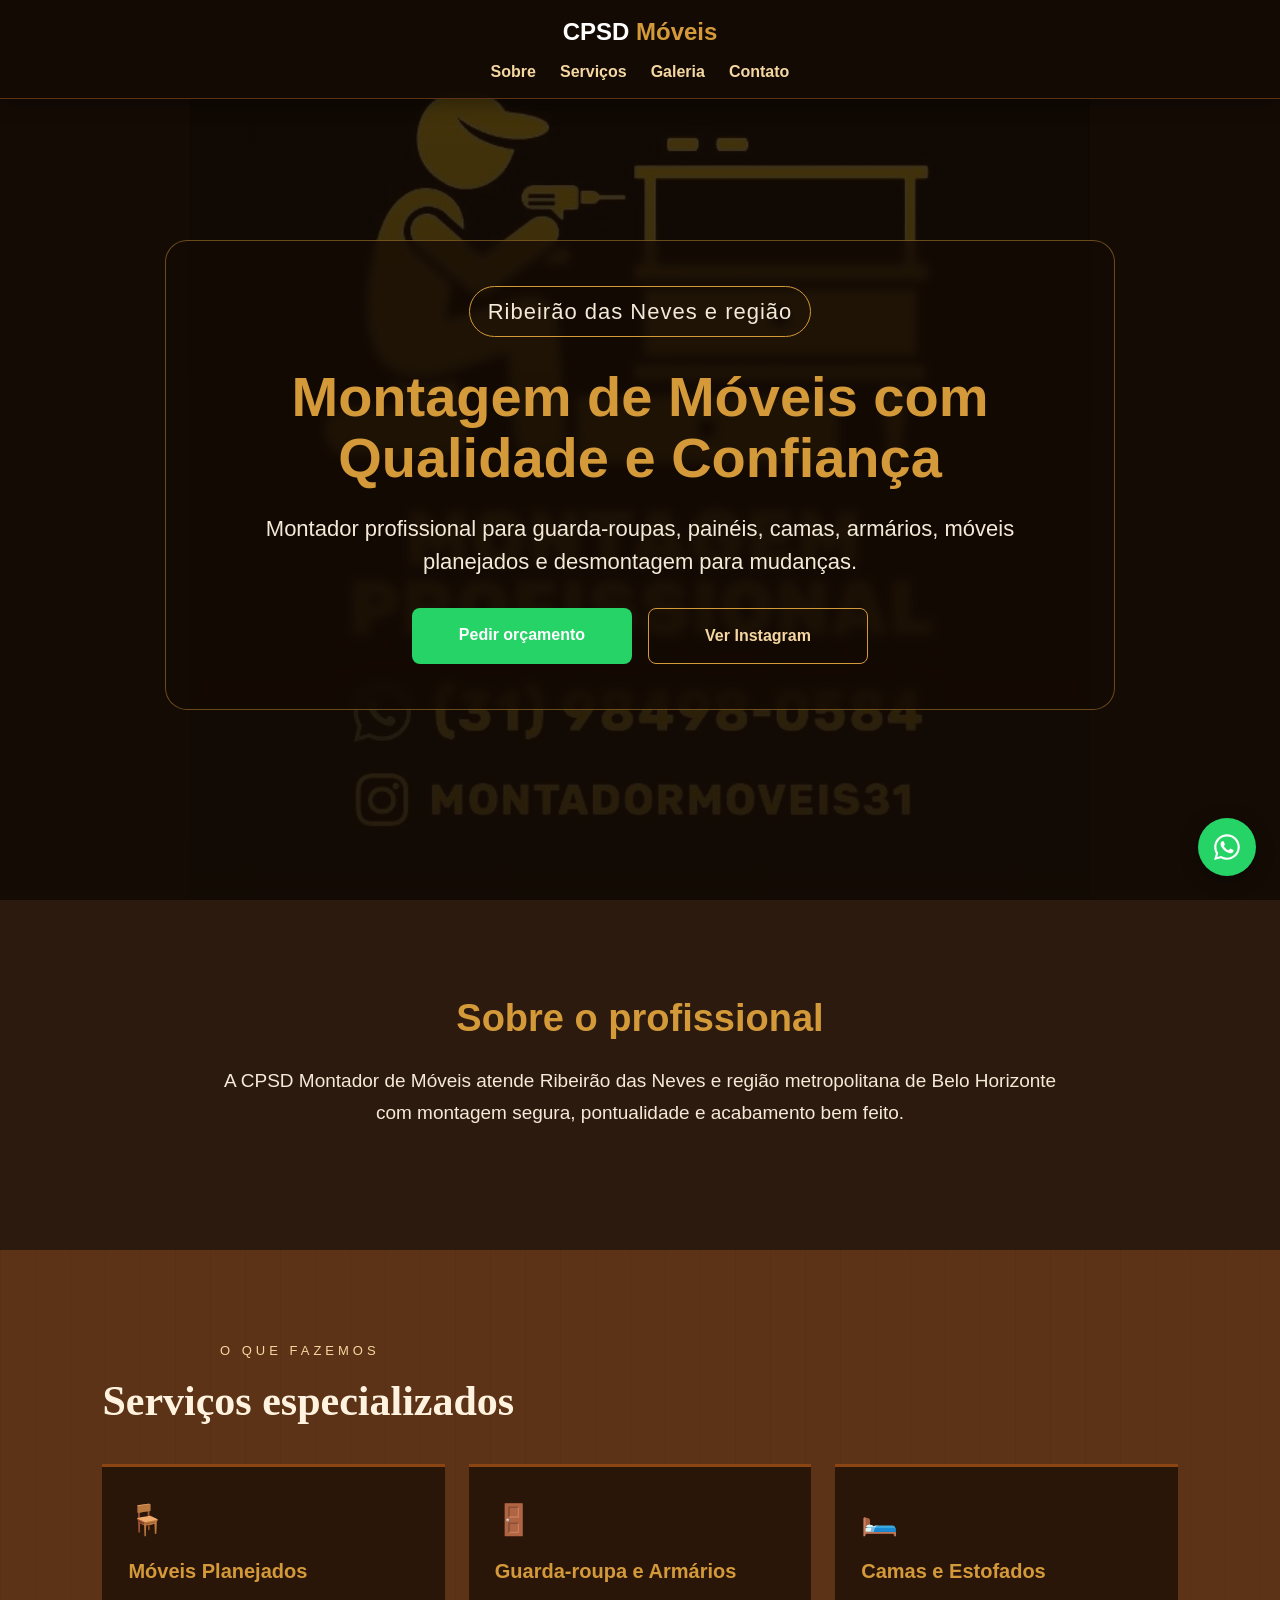
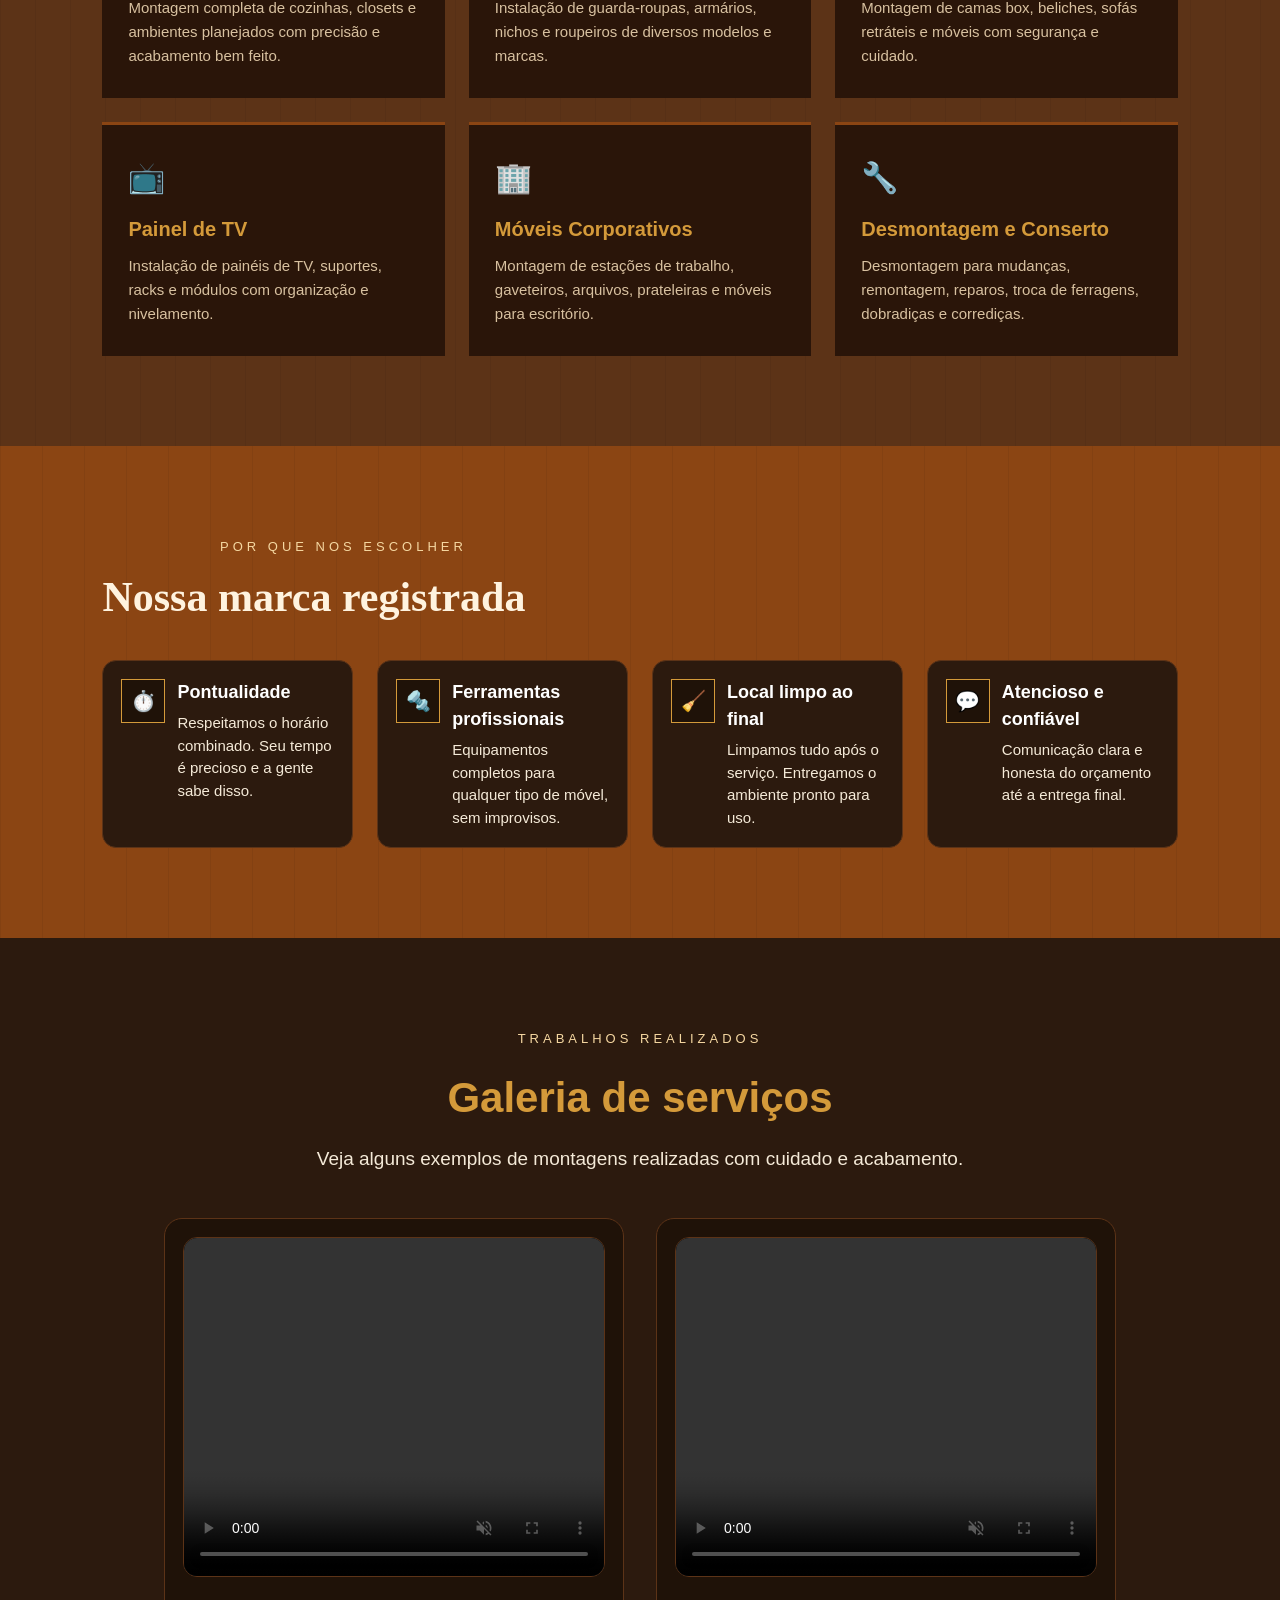
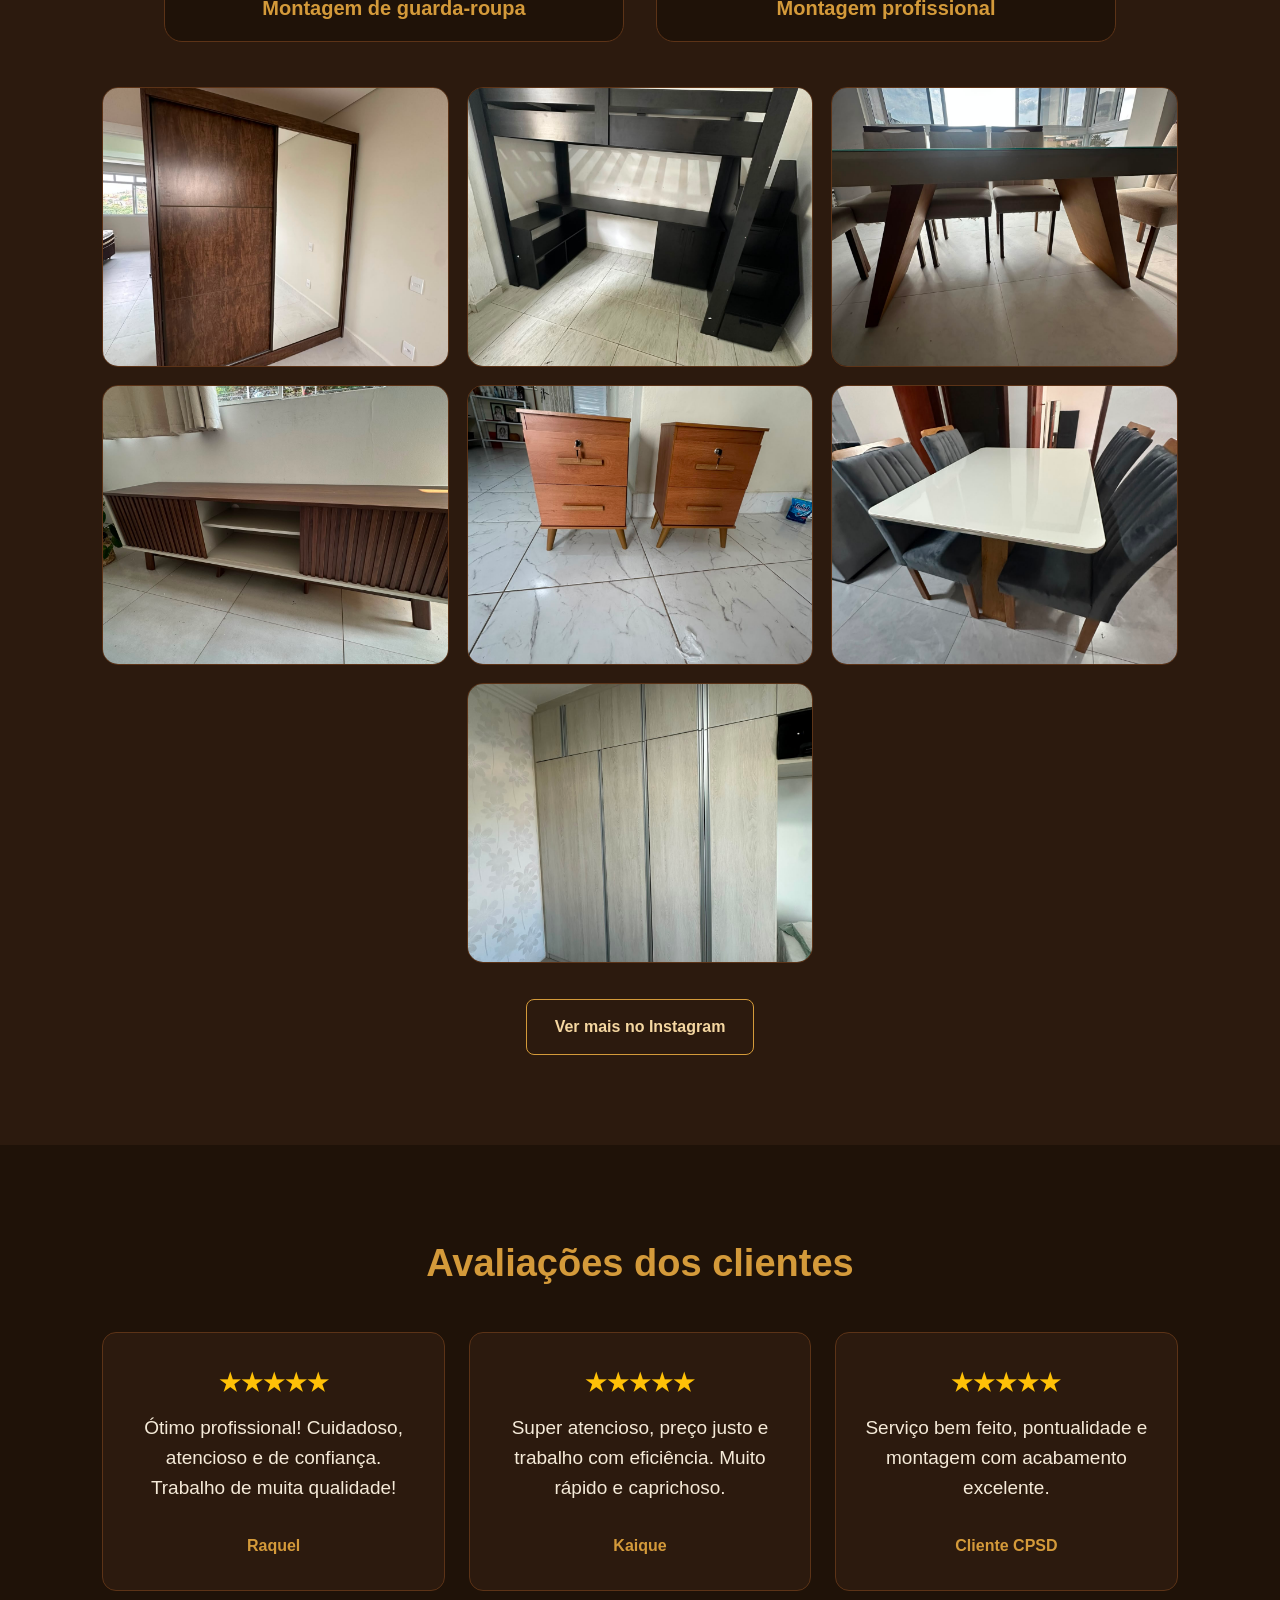
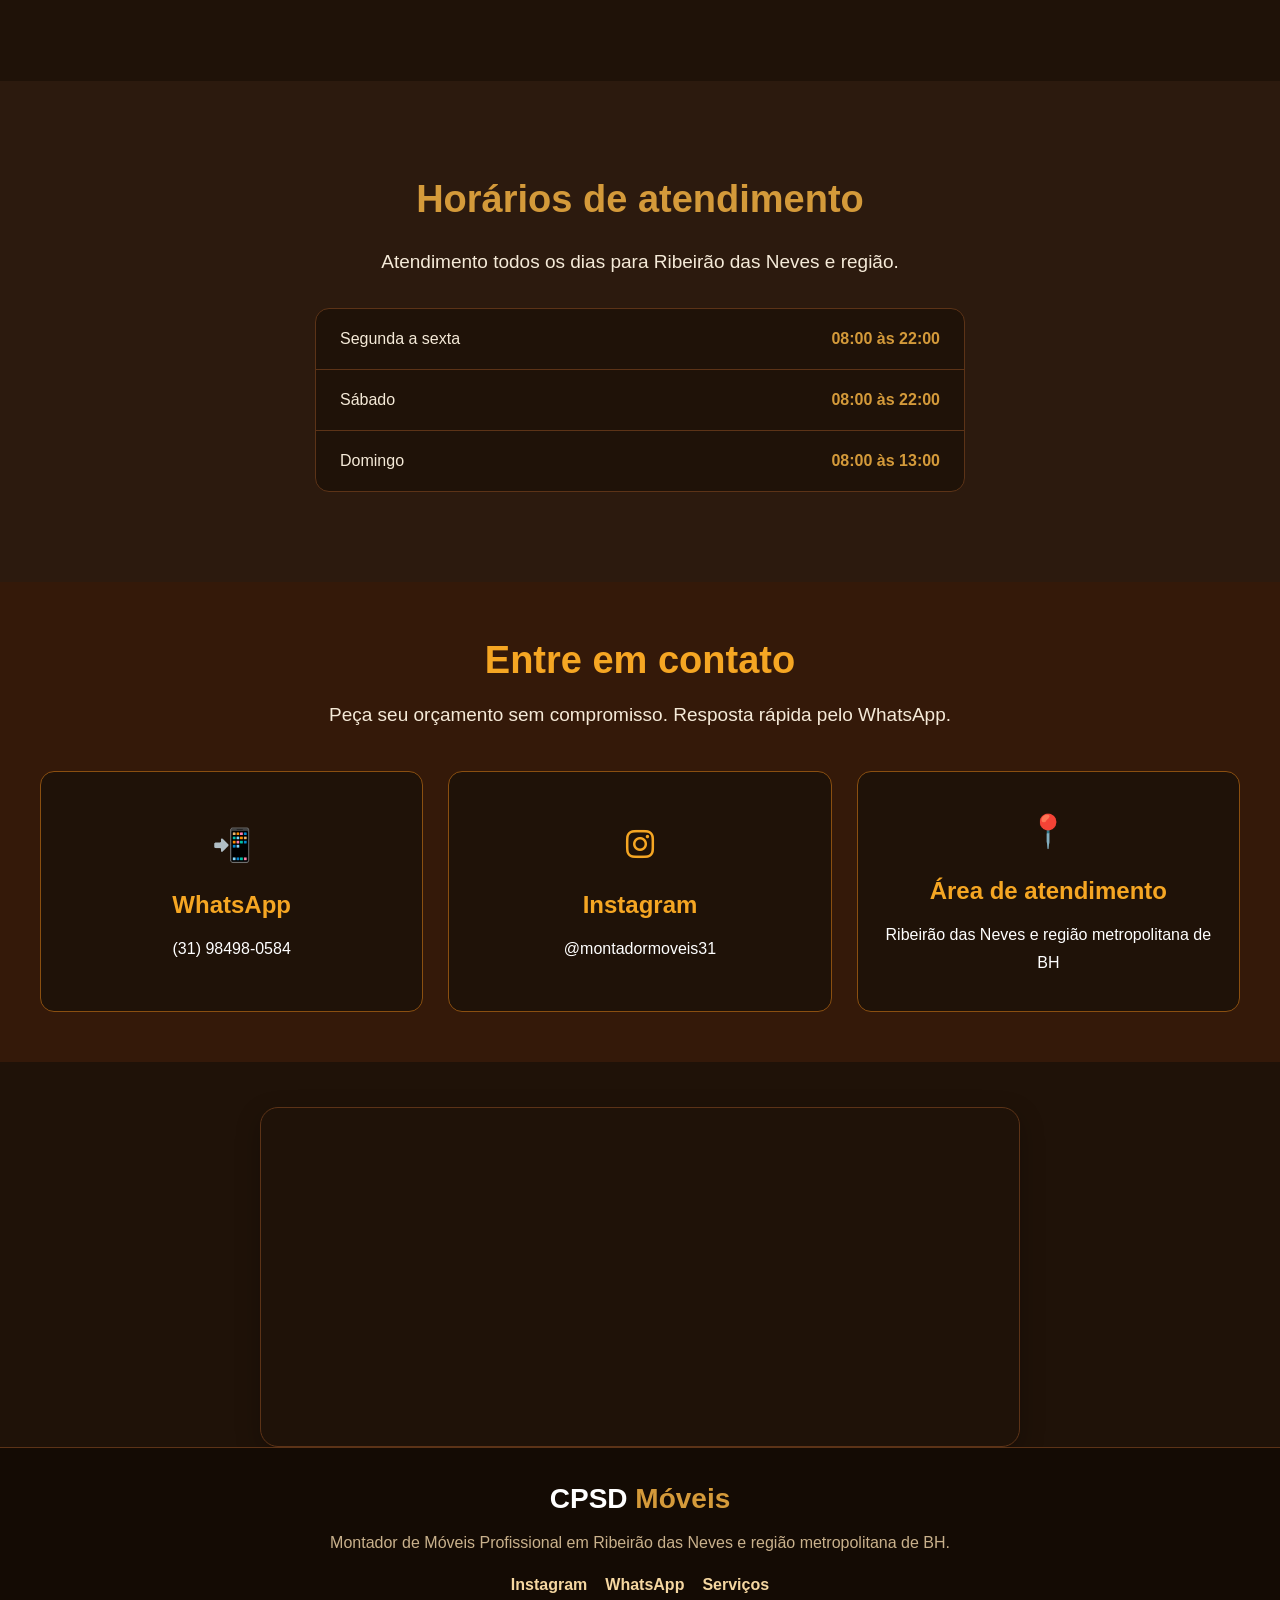
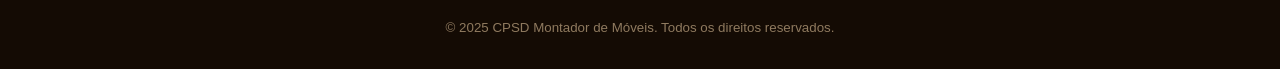
==== index.html @ e48c0e60 "Atualiza site" ====
<!DOCTYPE html>
<html lang="pt-BR">
<head>
  <meta charset="UTF-8">
  <meta name="viewport" content="width=device-width, initial-scale=1.0">
  <title>Montador de Móveis em Ribeirão das Neves | CPF...</title>

  <link rel="stylesheet" href="https://cdnjs.cloudflare.com/ajax/libs/font-awesome/6.5.0/css/all.min.css">

  <link rel="stylesheet" href="style.css">
  
<meta 
  name="description" 
  content="Montador de móveis em Ribeirão das Neves e região metropolitana de BH. Montagem de guarda-roupas, painéis, camas, armários, móveis planejados e desmontagem para mudanças."
>

<meta name="keywords" content="montador de móveis, montagem de móveis, Ribeirão das Neves, montador de guarda-roupa, painel de TV, móveis planejados, CPSD móveis">

<meta name="author" content="CPSD Montador de Móveis">

<meta property="og:title" content="CPSD Montador de Móveis">
<meta property="og:description" content="Montagem de móveis em Ribeirão das Neves e região. Atendimento rápido pelo WhatsApp.">
<meta property="og:type" content="website">
<meta property="og:url" content="https://www.montadormoveiscpsd.com.br">

<link rel="stylesheet" href="style.css">
</head>
<body>

  <!-- TOPO -->
  <header class="topo">
    <div class="logo">CPSD <span>Móveis</span></div>

<nav>
  <a href="#sobre">Sobre</a>
  <a href="#servicos">Serviços</a>
  <a href="#galeria">Galeria</a>
  <a href="#contato">Contato</a>
</nav>
  </header>

  <!-- INÍCIO -->
  <section class="hero">
    <div class="hero-texto">
      <p class="etiqueta">Ribeirão das Neves e região</p>

      <h1>Montagem de Móveis com Qualidade e Confiança</h1>

      <p>
        Montador profissional para guarda-roupas, painéis, camas, armários,
        móveis planejados e desmontagem para mudanças.
      </p>

      <div class="botoes">
        <a 
          class="btn principal" 
          href="https://wa.me/5531984980584?text=Olá! Gostaria de um orçamento." 
          target="_blank"
        >
          Pedir orçamento
        </a>

        <a 
          class="btn secundario" 
          href="https://www.instagram.com/montadormoveis31" 
          target="_blank"
        >
          Ver Instagram
        </a>
      </div>
    </div>
  </section>

  <!-- SOBRE -->
  <section id="sobre" class="sobre">
    <h2>Sobre o profissional</h2>

    <p>
      A CPSD Montador de Móveis atende Ribeirão das Neves e região metropolitana
      de Belo Horizonte com montagem segura, pontualidade e acabamento bem feito.
    </p>
  </section>

  <!-- SERVIÇOS ESPECIALIZADOS -->
  <section id="servicos" class="servicos-especializados">
    <div class="servicos-conteudo">
      <p class="section-label">O que fazemos</p>
      <h2>Serviços especializados</h2>

      <div class="servicos-grid">
        <div class="servico-card">
          <span>🪑</span>
          <h3>Móveis Planejados</h3>
          <p>Montagem completa de cozinhas, closets e ambientes planejados com precisão e acabamento bem feito.</p>
        </div>

        <div class="servico-card">
          <span>🚪</span>
          <h3>Guarda-roupa e Armários</h3>
          <p>Instalação de guarda-roupas, armários, nichos e roupeiros de diversos modelos e marcas.</p>
        </div>

        <div class="servico-card">
          <span>🛏️</span>
          <h3>Camas e Estofados</h3>
          <p>Montagem de camas box, beliches, sofás retráteis e móveis com segurança e cuidado.</p>
        </div>

        <div class="servico-card">
          <span>📺</span>
          <h3>Painel de TV</h3>
          <p>Instalação de painéis de TV, suportes, racks e módulos com organização e nivelamento.</p>
        </div>

        <div class="servico-card">
          <span>🏢</span>
          <h3>Móveis Corporativos</h3>
          <p>Montagem de estações de trabalho, gaveteiros, arquivos, prateleiras e móveis para escritório.</p>
        </div>

        <div class="servico-card">
          <span>🔧</span>
          <h3>Desmontagem e Conserto</h3>
          <p>Desmontagem para mudanças, remontagem, reparos, troca de ferragens, dobradiças e corrediças.</p>
        </div>
      </div>
    </div>
  </section>

  <!-- DIFERENCIAIS -->
  <section class="diferenciais">
    <div class="diferenciais-conteudo">
      <p class="section-label">Por que nos escolher</p>
      <h2>Nossa marca registrada</h2>

      <div class="diferenciais-grid">
        <div class="diferencial-item">
          <div class="diferencial-icon">⏱️</div>
          <div>
            <h3>Pontualidade</h3>
            <p>Respeitamos o horário combinado. Seu tempo é precioso e a gente sabe disso.</p>
          </div>
        </div>

        <div class="diferencial-item">
          <div class="diferencial-icon">🔩</div>
          <div>
            <h3>Ferramentas profissionais</h3>
            <p>Equipamentos completos para qualquer tipo de móvel, sem improvisos.</p>
          </div>
        </div>

        <div class="diferencial-item">
          <div class="diferencial-icon">🧹</div>
          <div>
            <h3>Local limpo ao final</h3>
            <p>Limpamos tudo após o serviço. Entregamos o ambiente pronto para uso.</p>
          </div>
        </div>

        <div class="diferencial-item">
          <div class="diferencial-icon">💬</div>
          <div>
            <h3>Atencioso e confiável</h3>
            <p>Comunicação clara e honesta do orçamento até a entrega final.</p>
          </div>
        </div>
      </div>
    </div>
  </section>

<!-- GALERIA -->
<section id="galeria" class="galeria">
  <p class="section-label">Trabalhos realizados</p>
  <h2>Galeria de serviços</h2>
  <p class="videos-subtitle">
    Veja alguns exemplos de montagens realizadas com cuidado e acabamento.
  </p>

  <div class="galeria-videos">
    <div class="video-card">
      <div class="foto">
        <video controls muted playsinline preload="metadata">
          <source src="./videos/video-1.mp4" type="video/mp4">
          Seu navegador não suporta vídeo.
        </video>
      </div>
      <h3>Montagem de guarda-roupa</h3>
    </div>

    <div class="video-card">
      <div class="foto">
        <video controls muted playsinline preload="metadata">
          <source src="./videos/video-2.mp4" type="video/mp4">
          Seu navegador não suporta vídeo.
        </video>
      </div>
      <h3>Montagem profissional</h3>
    </div>
  </div>

  <div class="galeria-fotos">
    <img src="./assets/galeria-1.jpg" alt="Serviço de montagem de móveis">
    <img src="./assets/galeria-2.jpg" alt="Montagem de guarda-roupa">
    <img src="./assets/galeria-3.jpg" alt="Montagem de armário">
    <img src="./assets/galeria-4.jpg" alt="Montagem de móvel planejado">
    <img src="./assets/galeria-5.jpg" alt="Serviço de montagem realizado">
    <img src="./assets/galeria-6.jpg" alt="Móvel montado pela CPSD">
    <img src="./assets/galeria-7.jpg" alt="Guarda-roupa montado pela CPSD">
  </div>

  <a 
    href="https://www.instagram.com/montadormoveis31" 
    class="btn secundario galeria-btn" 
    target="_blank"
  >
    Ver mais no Instagram
  </a>
</section>
  <!-- AVALIAÇÕES -->
  <section class="avaliacoes">
    <h2>Avaliações dos clientes</h2>

    <div class="cards">
      <div class="card">
        <h3>★★★★★</h3>
        <p>
          Ótimo profissional! Cuidadoso, atencioso e de confiança.
          Trabalho de muita qualidade!
        </p>
        <strong>Raquel</strong>
      </div>

      <div class="card">
        <h3>★★★★★</h3>
        <p>
          Super atencioso, preço justo e trabalho com eficiência.
          Muito rápido e caprichoso.
        </p>
        <strong>Kaique</strong>
      </div>

      <div class="card">
        <h3>★★★★★</h3>
        <p>
          Serviço bem feito, pontualidade e montagem com acabamento excelente.
        </p>
        <strong>Cliente CPSD</strong>
      </div>
    </div>
  </section>

  <!-- HORÁRIOS -->
  <section class="horarios">
    <h2>Horários de atendimento</h2>
    <p>Atendimento todos os dias para Ribeirão das Neves e região.</p>

    <div class="tabela-horarios">
      <div>
        <span>Segunda a sexta</span>
        <strong>08:00 às 22:00</strong>
      </div>

      <div>
        <span>Sábado</span>
        <strong>08:00 às 22:00</strong>
      </div>

      <div>
        <span>Domingo</span>
        <strong>08:00 às 13:00</strong>
      </div>
    </div>
  </section>

<section class="contato" id="contato">
  <h2>Entre em contato</h2>
  <p>Peça seu orçamento sem compromisso. Resposta rápida pelo WhatsApp.</p>

  <div class="contato-cards">

    <div class="contato-card">
      <div class="contato-icone">📲</div>
      <h3>WhatsApp</h3>
      <p>(31) 98498-0584</p>
    </div>

    <div class="contato-card">
      <a href="https://www.instagram.com/montadormoveis31/" target="_blank" class="instagram-link">
        <div class="contato-icone">
          <i class="fa-brands fa-instagram"></i>
        </div>
        <h3>Instagram</h3>
        <p>@montadormoveis31</p>
      </a>
    </div>

    <div class="contato-card">
      <div class="contato-icone">📍</div>
      <h3>Área de atendimento</h3>
      <p>Ribeirão das Neves e região metropolitana de BH</p>
    </div>

  </div>
</section>

    <div class="mapa">
      <iframe
        src="https://www.google.com/maps?q=Ribeir%C3%A3o%20das%20Neves%20MG&output=embed"
        loading="lazy"
        referrerpolicy="no-referrer-when-downgrade">
      </iframe>
    </div>
  </section>

  <!-- RODAPÉ -->
  <footer>
    <div class="footer-conteudo">
      <h3>CPSD <span>Móveis</span></h3>

      <p>
        Montador de Móveis Profissional em Ribeirão das Neves e região metropolitana de BH.
      </p>

      <div class="footer-links">
        <a href="https://www.instagram.com/montadormoveis31" target="_blank">Instagram</a>
        <a href="https://wa.me/5531984980584?text=Olá! Gostaria de um orçamento." target="_blank">WhatsApp</a>
        <a href="#servicos">Serviços</a>
      </div>

      <small>© 2025 CPSD Montador de Móveis. Todos os direitos reservados.</small>
    </div>
  </footer>

<!-- WHATSAPP FIXO -->
<a 
  href="https://wa.me/5531984980584?text=Olá! Gostaria de um orçamento." 
  class="whatsapp-fixo" 
  target="_blank"
  aria-label="Chamar no WhatsApp"
>
  <svg xmlns="http://www.w3.org/2000/svg" viewBox="0 0 32 32">
    <path d="M16.01 3.2c-7.07 0-12.8 5.73-12.8 12.8 0 2.26.59 4.47 1.72 6.42L3.1 29l6.73-1.77a12.72 12.72 0 0 0 6.18 1.58c7.07 0 12.8-5.73 12.8-12.8s-5.73-12.81-12.8-12.81zm0 23.43c-1.92 0-3.8-.52-5.44-1.51l-.39-.23-3.99 1.05 1.07-3.89-.25-.4a10.55 10.55 0 0 1-1.62-5.65c0-5.86 4.76-10.62 10.62-10.62s10.62 4.76 10.62 10.62-4.76 10.63-10.62 10.63zm5.82-7.95c-.32-.16-1.88-.93-2.17-1.03-.29-.11-.5-.16-.71.16-.21.32-.82 1.03-1 1.24-.18.21-.37.24-.69.08-.32-.16-1.35-.5-2.57-1.59-.95-.85-1.59-1.89-1.78-2.21-.18-.32-.02-.49.14-.65.14-.14.32-.37.48-.55.16-.18.21-.32.32-.53.11-.21.05-.4-.03-.56-.08-.16-.71-1.71-.98-2.34-.26-.62-.52-.53-.71-.54h-.61c-.21 0-.56.08-.85.4-.29.32-1.12 1.09-1.12 2.66s1.15 3.09 1.31 3.3c.16.21 2.26 3.45 5.47 4.84.76.33 1.36.53 1.82.68.77.24 1.47.21 2.02.13.62-.09 1.88-.77 2.15-1.51.27-.74.27-1.38.19-1.51-.08-.13-.29-.21-.61-.37z"/>
  </svg>
</a>

  <script src="script.js"></script>
</body>
</html>
---- style.css ----
﻿* {
  box-sizing: border-box;
  margin: 0;
  padding: 0;
}

html {
  scroll-behavior: smooth;
}

body {
  font-family: Arial, Helvetica, sans-serif;
  background: #1f1208;
  color: #fff;
  line-height: 1.5;
  overflow-x: hidden;
}

a {
  text-decoration: none;
}

img,
video {
  display: block;
  max-width: 100%;
}

/* TOPO */
.topo {
  position: fixed;
  top: 0;
  left: 0;
  width: 100%;
  z-index: 100;
  display: flex;
  justify-content: space-between;
  align-items: center;
  padding: 18px 8%;
  background: rgba(20, 11, 4, 0.96);
  border-bottom: 1px solid #5c3317;
  box-shadow: 0 4px 18px rgba(0, 0, 0, 0.35);
}

.logo {
  font-size: 24px;
  font-weight: 700;
  color: #fff;
}

.logo span {
  color: #d49a3a;
}

.topo nav {
  display: flex;
  gap: 24px;
}

.topo nav a {
  color: #f5d7a1;
  font-weight: 700;
  font-size: 16px;
  transition: 0.25s;
}

.topo nav a:hover {
  color: #d49a3a;
}

/* HERO */
.hero {
  min-height: 100vh;
  padding: 150px 8% 100px;
  display: flex;
  align-items: center;
  justify-content: center;
  text-align: center;
  background:
    linear-gradient(rgba(20, 11, 4, 0.78), rgba(20, 11, 4, 0.92)),
    url("./assets/montagem-bg.jpeg");
  background-size: contain;
  background-position: center 58%;
  background-repeat: no-repeat;
  background-color: #140b04;
}

.hero-texto {
  max-width: 950px;
  background: rgba(20, 11, 4, 0.72);
  padding: 45px 35px;
  border-radius: 22px;
  border: 1px solid rgba(212, 154, 58, 0.45);
  backdrop-filter: blur(4px);
}

.etiqueta {
  display: inline-block;
  padding: 8px 18px;
  border: 1px solid #d49a3a;
  color: #f5d7a1;
  border-radius: 30px;
  margin-bottom: 24px;
  font-size: 15px;
  letter-spacing: 1px;
}

.hero h1 {
  font-size: 56px;
  line-height: 1.08;
  color: #d49a3a;
  margin-bottom: 24px;
}

.hero p {
  font-size: 22px;
  line-height: 1.5;
  color: #f5ead8;
  margin-bottom: 30px;
}

.botoes {
  display: flex;
  justify-content: center;
  gap: 16px;
  flex-wrap: wrap;
}

.btn {
  display: inline-block;
  min-width: 220px;
  padding: 15px 28px;
  border-radius: 8px;
  font-weight: 700;
  text-align: center;
  transition: 0.25s;
}

.principal {
  background: #25d366;
  color: #fff;
}

.principal:hover {
  background: #1da851;
  transform: translateY(-2px);
}

.secundario {
  background: transparent;
  color: #f5d7a1;
  border: 1px solid #d49a3a;
}

.secundario:hover {
  background: #d49a3a;
  color: #1f1208;
}

/* SEÇÕES */
section {
  padding: 90px 8%;
  text-align: center;
  scroll-margin-top: 90px;
}

.sobre,
.contato,
.galeria,
.horarios {
  background: #2c1a0e;
}

.avaliacoes {
  background: #1f1208;
}

section h2 {
  font-size: 38px;
  margin-bottom: 18px;
  color: #d49a3a;
}

section p {
  max-width: 840px;
  margin: 0 auto 30px;
  font-size: 19px;
  line-height: 1.7;
  color: #f5ead8;
}

/* SERVIÇOS ESPECIALIZADOS */
.servicos-especializados {
  padding: 90px 8%;
  background:
    repeating-linear-gradient(
      90deg,
      rgba(0, 0, 0, 0.06) 0,
      rgba(0, 0, 0, 0.06) 1px,
      transparent 1px,
      transparent 35px
    ),
    #5c3317;
  text-align: left;
}

.servicos-conteudo {
  max-width: 1100px;
  margin: 0 auto;
}

.section-label {
  font-size: 13px;
  letter-spacing: 4px;
  text-transform: uppercase;
  margin-bottom: 16px;
  color: #f5d7a1;
}

.servicos-especializados h2,
.diferenciais h2 {
  font-size: 42px;
  line-height: 1.1;
  margin-bottom: 40px;
  color: #fff3df;
  font-family: Georgia, "Times New Roman", serif;
}

.servicos-grid {
  display: grid;
  grid-template-columns: repeat(3, 1fr);
  gap: 24px;
}

.servico-card {
  background: #2a1509;
  border-top: 3px solid #8b4513;
  padding: 30px 26px;
  min-height: 220px;
  text-align: left;
  transition: 0.25s;
}

.servico-card:hover {
  transform: translateY(-5px);
  border-top-color: #d49a3a;
}

.servico-card span {
  display: block;
  font-size: 30px;
  margin-bottom: 14px;
}

.servico-card h3 {
  color: #d49a3a;
  font-size: 20px;
  margin-bottom: 10px;
}

.servico-card p {
  color: #d8c1a0;
  font-size: 15px;
  line-height: 1.6;
  margin-bottom: 0;
}

/* DIFERENCIAIS */
.diferenciais {
  padding: 90px 8%;
  background:
    repeating-linear-gradient(
      90deg,
      rgba(0, 0, 0, 0.06) 0,
      rgba(0, 0, 0, 0.06) 1px,
      transparent 1px,
      transparent 42px
    ),
    #8b4513;
  text-align: left;
}

.diferenciais-conteudo {
  max-width: 1100px;
  margin: 0 auto;
}

.diferenciais-grid {
  display: grid;
  grid-template-columns: repeat(4, 1fr);
  gap: 24px;
}

.diferencial-item {
  display: flex;
  align-items: flex-start;
  gap: 12px;
  background: #2c1a0e;
  padding: 18px;
  border-radius: 14px;
  border: 1px solid #5c3317;
}

.diferencial-icon {
  width: 44px;
  height: 44px;
  min-width: 44px;
  background: #1f1208;
  border: 1px solid #d49a3a;
  display: flex;
  align-items: center;
  justify-content: center;
  font-size: 20px;
}

.diferencial-item h3 {
  color: #fff;
  font-size: 18px;
  margin-bottom: 6px;
}

.diferencial-item p {
  color: #f5ead8;
  font-size: 15px;
  line-height: 1.5;
  margin-bottom: 0;
}

/* GALERIA */
.galeria-grid {
  display: grid;
  grid-template-columns: repeat(2, minmax(260px, 420px));
  justify-content: center;
  gap: 24px;
  margin-top: 35px;
}

.foto {
  height: 320px;
  border-radius: 14px;
  overflow: hidden;
  border: 1px solid #5c3317;
  background: #000;
}

.foto video {
  width: 100%;
  height: 100%;
  object-fit: cover;
  background: #000;
}

/* CARDS */
.cards,
.contato-cards {
  display: grid;
  grid-template-columns: repeat(3, 1fr);
  gap: 24px;
  margin-top: 40px;
}

.card,
.contato-card {
  background: #2c1a0e;
  padding: 32px 24px;
  border-radius: 14px;
  border: 1px solid #5c3317;
  transition: 0.25s;
}

.card:hover,
.contato-card:hover {
  transform: translateY(-4px);
  border-color: #d49a3a;
}

.card h3 {
  color: #d49a3a;
  font-size: 24px;
  margin-bottom: 12px;
}

.card p {
  color: #f5ead8;
  line-height: 1.6;
}

.avaliacoes .card h3 {
  color: #ffc107;
}

.avaliacoes strong {
  display: block;
  margin-top: 16px;
  color: #d49a3a;
}

/* HORÁRIOS */
.tabela-horarios {
  max-width: 650px;
  margin: 0 auto;
  background: #1f1208;
  border: 1px solid #5c3317;
  border-radius: 14px;
  overflow: hidden;
}

.tabela-horarios div {
  display: flex;
  justify-content: space-between;
  gap: 16px;
  padding: 18px 24px;
  border-bottom: 1px solid #5c3317;
}

.tabela-horarios div:last-child {
  border-bottom: none;
}

.tabela-horarios span {
  color: #f5ead8;
}

.tabela-horarios strong {
  color: #d49a3a;
}

/* CONTATO */
.contato-card {
  background: #1f1208;
  color: #fff;
}

.contato-card span {
  display: block;
  font-size: 34px;
  margin-bottom: 12px;
}

.contato-card h3 {
  color: #d49a3a;
  font-size: 22px;
  margin-bottom: 8px;
}

.contato-card p {
  color: #f5ead8;
  font-size: 16px;
  margin: 0;
}

.mapa {
  margin: 45px auto 0;
  width: 90%;
  max-width: 760px;
  height: 340px;
  border-radius: 18px;
  overflow: hidden;
  border: 1px solid #5c3317;
  box-shadow: 0 8px 25px rgba(0, 0, 0, 0.25);
}

.mapa iframe {
  width: 100%;
  height: 100%;
  border: 0;
}

/* RODAPÉ */
footer {
  background: #140b04;
  padding: 30px 8%;
  text-align: center;
  color: #c9b18c;
  border-top: 1px solid #5c3317;
}

.footer-conteudo {
  max-width: 900px;
  margin: 0 auto;
}

.footer-conteudo h3 {
  font-size: 28px;
  margin-bottom: 10px;
  color: #fff;
}

.footer-conteudo h3 span {
  color: #d49a3a;
}

.footer-conteudo p {
  color: #c9b18c;
  margin-bottom: 18px;
  line-height: 1.6;
}

.footer-links {
  display: flex;
  justify-content: center;
  gap: 18px;
  flex-wrap: wrap;
  margin-bottom: 18px;
}

.footer-links a {
  color: #f5d7a1;
  font-weight: 700;
}

.footer-links a:hover {
  color: #d49a3a;
}

.footer-conteudo small {
  color: #8f7a5f;
}

/* WHATSAPP FIXO */
.whatsapp-fixo {
  position: fixed;
  right: 24px;
  bottom: 24px;
  width: 58px;
  height: 58px;
  background: #25d366;
  color: #fff;
  border-radius: 50%;
  display: flex;
  align-items: center;
  justify-content: center;
  box-shadow: 0 4px 18px rgba(0, 0, 0, 0.35);
  z-index: 99;
  transition: 0.25s;
}

.whatsapp-fixo:hover {
  background: #1da851;
  transform: scale(1.06);
}

.whatsapp-fixo svg {
  width: 32px;
  height: 32px;
  fill: white;
}

/* RESPONSIVO */
@media (max-width: 900px) {
  .cards,
  .contato-cards,
  .servicos-grid,
  .diferenciais-grid {
    grid-template-columns: 1fr;
  }

  .diferenciais,
  .servicos-especializados {
    text-align: center;
  }

  .servico-card {
    text-align: left;
  }
}

@media (max-width: 768px) {
  .topo {
    flex-direction: column;
    gap: 10px;
    padding: 14px 5%;
  }

  .topo nav {
    justify-content: center;
    gap: 18px;
    width: 100%;
  }

  .topo nav a {
    font-size: 14px;
  }

  .hero {
    padding: 150px 6% 90px;
    background-size: cover;
    background-position: center;
  }

  .hero-texto {
    padding: 35px 22px;
  }

  .hero h1 {
    font-size: 40px;
  }

  .hero p {
    font-size: 18px;
  }

  .botoes {
    flex-direction: column;
    align-items: stretch;
    gap: 14px;
  }

  .btn {
    width: 100%;
    padding: 17px 22px;
    font-size: 18px;
  }

  section {
    padding: 75px 6%;
  }

  section h2 {
    font-size: 34px;
  }

  section p {
    font-size: 17px;
  }

  .galeria-grid {
    grid-template-columns: 1fr;
    max-width: 360px;
    margin: 35px auto 0;
  }

  .foto {
    height: 300px;
  }

  .tabela-horarios div {
    flex-direction: column;
    gap: 6px;
  }

  .mapa {
    height: 300px;
  }

  .whatsapp-fixo {
    width: 50px;
    height: 50px;
    right: 14px;
    bottom: 14px;
  }

  .whatsapp-fixo svg {
    width: 28px;
    height: 28px;
  }
}

@media (max-width: 430px) {
  .hero h1 {
    font-size: 36px;
  }

  .hero p {
    font-size: 17px;
  }

  .etiqueta {
    font-size: 14px;
  }

  .servicos-especializados h2,
  .diferenciais h2 {
    font-size: 34px;
  }
}/* TOPO AJUSTADO PARA CELULAR */
@media (max-width: 768px) {
  .topo {
    position: fixed;
    top: 0;
    left: 0;
    width: 100%;
    flex-direction: column;
    align-items: center;
    justify-content: center;
    gap: 10px;
    padding: 14px 5%;
    background: rgba(20, 11, 4, 0.98);
    z-index: 999;
  }

  .logo {
    font-size: 24px;
    text-align: center;
  }

  .topo nav {
    display: flex !important;
    flex-direction: row;
    justify-content: center;
    align-items: center;
    gap: 14px;
    width: 100%;
    flex-wrap: wrap;
  }

  .topo nav a {
    font-size: 14px;
    color: #f5d7a1;
    white-space: nowrap;
  }

  .hero {
    padding-top: 170px;
  }
}

@media (max-width: 390px) {
  .topo nav {
    gap: 10px;
  }

  .topo nav a {
    font-size: 13px;
  }

  .logo {
    font-size: 22px;
  }
}
/* BOTÃO FIXO DO WHATSAPP */
.whatsapp-fixo {
  position: fixed;
  right: 24px;
  bottom: 24px;
  width: 58px;
  height: 58px;
  background: #25d366;
  border-radius: 50%;
  display: flex;
  align-items: center;
  justify-content: center;
  box-shadow: 0 4px 18px rgba(0, 0, 0, 0.35);
  z-index: 999;
  transition: 0.25s;
}

.whatsapp-fixo:hover {
  background: #1da851;
  transform: scale(1.08);
}

.whatsapp-fixo svg {
  width: 32px;
  height: 32px;
  fill: #fff;
  display: block;
}

@media (max-width: 768px) {
  .whatsapp-fixo {
    width: 50px;
    height: 50px;
    right: 14px;
    bottom: 14px;
  }

  .whatsapp-fixo svg {
    width: 28px;
    height: 28px;
  }
}/* TOPO CENTRALIZADO COM LOGO EM CIMA */
.topo {
  flex-direction: column;
  justify-content: center;
  align-items: center;
  gap: 10px;
  padding: 14px 8%;
}

.logo {
  text-align: center;
}

.topo nav {
  display: flex;
  justify-content: center;
  gap: 24px;
}
/* GALERIA COM VÍDEOS E FOTOS */
.galeria {
  background: #2c1a0e;
}

.galeria .section-label {
  text-align: center;
}

.galeria h2 {
  font-size: 42px;
  color: #d49a3a;
  margin-bottom: 14px;
}

.videos-subtitle {
  max-width: 680px;
  margin: 0 auto 42px;
}

.galeria-videos {
  display: grid;
  grid-template-columns: repeat(2, minmax(280px, 460px));
  justify-content: center;
  gap: 32px;
  margin-bottom: 45px;
}

.video-card {
  background: #1f1208;
  border: 1px solid #5c3317;
  border-radius: 18px;
  padding: 18px;
  transition: 0.25s;
}

.video-card:hover {
  transform: translateY(-5px);
  border-color: #d49a3a;
}

.video-card h3 {
  color: #d49a3a;
  font-size: 20px;
  margin-top: 16px;
}

.foto {
  height: 340px;
  border-radius: 14px;
  overflow: hidden;
  background: #000;
  border: 1px solid #5c3317;
}

.foto video {
  width: 100%;
  height: 100%;
  object-fit: cover;
}

.galeria-fotos {
  display: grid;
  grid-template-columns: repeat(3, 1fr);
  gap: 18px;
  margin-top: 20px;
}

.galeria-fotos img {
  width: 100%;
  height: 280px;
  object-fit: cover;
  border-radius: 16px;
  border: 1px solid #5c3317;
  transition: 0.25s;
  background: #1f1208;
}

.galeria-fotos img:hover {
  transform: scale(1.03);
  border-color: #d49a3a;
}

.galeria-btn {
  margin-top: 36px;
}

@media (max-width: 900px) {
  .galeria-videos {
    grid-template-columns: 1fr;
    max-width: 460px;
    margin-left: auto;
    margin-right: auto;
  }

  .galeria-fotos {
    grid-template-columns: repeat(2, 1fr);
  }
}

@media (max-width: 600px) {
  .galeria-fotos {
    grid-template-columns: 1fr;
  }

  .galeria-fotos img {
    height: 320px;
  }

  .foto {
    height: 320px;
  }
}@media (min-width: 901px) {
  .galeria-fotos img:last-child {
    grid-column: 2 / 3;
  }
}
.instagram-icon {
  width: 38px;
  height: 38px;
  margin: 0 auto 14px;
  display: flex;
  align-items: center;
  justify-content: center;
}

.instagram-icon svg {
  width: 34px;
  height: 34px;
  fill: #d49a3a;
}.instagram-icon {
  width: 38px;
  height: 38px;
  margin: 0 auto 14px;
  display: flex;
  align-items: center;
  justify-content: center;
}

.instagram-icon svg {
  width: 34px;
  height: 34px;
  fill: #d49a3a;
}.contato {
  background: #341909;
  color: #fff;
  text-align: center;
  padding: 50px 20px;
}

.contato h2 {
  color: #f5a623;
  margin-bottom: 10px;
}

.contato > p {
  margin-bottom: 40px;
}

.contato-cards {
  display: grid;
  grid-template-columns: repeat(3, 1fr);
  gap: 25px;
  max-width: 1400px;
  margin: 0 auto;
  padding: 0 20px;
}

.contato-card {
  border: 1px solid #8a4f10;
  border-radius: 14px;
  padding: 35px 25px;
  min-height: 190px;

  display: flex;
  flex-direction: column;
  align-items: center;
  justify-content: center;

  text-align: center;
}

.contato-icone {
  font-size: 32px;
  color: #f5a623;
  margin-bottom: 18px;
}

.contato-card h3 {
  color: #f5a623;
  font-size: 24px;
  margin-bottom: 12px;
}

.contato-card p {
  color: #fff;
  font-size: 16px;
  margin: 0;
}

.instagram-link {
  text-decoration: none;
  color: inherit;

  display: flex;
  flex-direction: column;
  align-items: center;
  justify-content: center;
}

.instagram-link:hover h3,
.instagram-link:hover .contato-icone {
  color: #ffbd39;
}

@media (max-width: 900px) {
  .contato-cards {
    grid-template-columns: 1fr;
    max-width: 500px;
  }

  .contato-card {
    min-height: 170px;
  }
}
.instagram-link {
  text-decoration: none;
  color: inherit;

  width: 100%;
  height: 100%;

  display: flex;
  flex-direction: column;
  align-items: center;
  justify-content: center;
}

.contato-icone {
  font-size: 32px;
  color: #f5a623;
  margin-bottom: 18px;
  display: block;
}

.instagram-icone i {
  font-size: 34px;
  color: #f5a623;
  display: block;
}
---- style.css ----
﻿* {
  box-sizing: border-box;
  margin: 0;
  padding: 0;
}

html {
  scroll-behavior: smooth;
}

body {
  font-family: Arial, Helvetica, sans-serif;
  background: #1f1208;
  color: #fff;
  line-height: 1.5;
  overflow-x: hidden;
}

a {
  text-decoration: none;
}

img,
video {
  display: block;
  max-width: 100%;
}

/* TOPO */
.topo {
  position: fixed;
  top: 0;
  left: 0;
  width: 100%;
  z-index: 100;
  display: flex;
  justify-content: space-between;
  align-items: center;
  padding: 18px 8%;
  background: rgba(20, 11, 4, 0.96);
  border-bottom: 1px solid #5c3317;
  box-shadow: 0 4px 18px rgba(0, 0, 0, 0.35);
}

.logo {
  font-size: 24px;
  font-weight: 700;
  color: #fff;
}

.logo span {
  color: #d49a3a;
}

.topo nav {
  display: flex;
  gap: 24px;
}

.topo nav a {
  color: #f5d7a1;
  font-weight: 700;
  font-size: 16px;
  transition: 0.25s;
}

.topo nav a:hover {
  color: #d49a3a;
}

/* HERO */
.hero {
  min-height: 100vh;
  padding: 150px 8% 100px;
  display: flex;
  align-items: center;
  justify-content: center;
  text-align: center;
  background:
    linear-gradient(rgba(20, 11, 4, 0.78), rgba(20, 11, 4, 0.92)),
    url("./assets/montagem-bg.jpeg");
  background-size: contain;
  background-position: center 58%;
  background-repeat: no-repeat;
  background-color: #140b04;
}

.hero-texto {
  max-width: 950px;
  background: rgba(20, 11, 4, 0.72);
  padding: 45px 35px;
  border-radius: 22px;
  border: 1px solid rgba(212, 154, 58, 0.45);
  backdrop-filter: blur(4px);
}

.etiqueta {
  display: inline-block;
  padding: 8px 18px;
  border: 1px solid #d49a3a;
  color: #f5d7a1;
  border-radius: 30px;
  margin-bottom: 24px;
  font-size: 15px;
  letter-spacing: 1px;
}

.hero h1 {
  font-size: 56px;
  line-height: 1.08;
  color: #d49a3a;
  margin-bottom: 24px;
}

.hero p {
  font-size: 22px;
  line-height: 1.5;
  color: #f5ead8;
  margin-bottom: 30px;
}

.botoes {
  display: flex;
  justify-content: center;
  gap: 16px;
  flex-wrap: wrap;
}

.btn {
  display: inline-block;
  min-width: 220px;
  padding: 15px 28px;
  border-radius: 8px;
  font-weight: 700;
  text-align: center;
  transition: 0.25s;
}

.principal {
  background: #25d366;
  color: #fff;
}

.principal:hover {
  background: #1da851;
  transform: translateY(-2px);
}

.secundario {
  background: transparent;
  color: #f5d7a1;
  border: 1px solid #d49a3a;
}

.secundario:hover {
  background: #d49a3a;
  color: #1f1208;
}

/* SEÇÕES */
section {
  padding: 90px 8%;
  text-align: center;
  scroll-margin-top: 90px;
}

.sobre,
.contato,
.galeria,
.horarios {
  background: #2c1a0e;
}

.avaliacoes {
  background: #1f1208;
}

section h2 {
  font-size: 38px;
  margin-bottom: 18px;
  color: #d49a3a;
}

section p {
  max-width: 840px;
  margin: 0 auto 30px;
  font-size: 19px;
  line-height: 1.7;
  color: #f5ead8;
}

/* SERVIÇOS ESPECIALIZADOS */
.servicos-especializados {
  padding: 90px 8%;
  background:
    repeating-linear-gradient(
      90deg,
      rgba(0, 0, 0, 0.06) 0,
      rgba(0, 0, 0, 0.06) 1px,
      transparent 1px,
      transparent 35px
    ),
    #5c3317;
  text-align: left;
}

.servicos-conteudo {
  max-width: 1100px;
  margin: 0 auto;
}

.section-label {
  font-size: 13px;
  letter-spacing: 4px;
  text-transform: uppercase;
  margin-bottom: 16px;
  color: #f5d7a1;
}

.servicos-especializados h2,
.diferenciais h2 {
  font-size: 42px;
  line-height: 1.1;
  margin-bottom: 40px;
  color: #fff3df;
  font-family: Georgia, "Times New Roman", serif;
}

.servicos-grid {
  display: grid;
  grid-template-columns: repeat(3, 1fr);
  gap: 24px;
}

.servico-card {
  background: #2a1509;
  border-top: 3px solid #8b4513;
  padding: 30px 26px;
  min-height: 220px;
  text-align: left;
  transition: 0.25s;
}

.servico-card:hover {
  transform: translateY(-5px);
  border-top-color: #d49a3a;
}

.servico-card span {
  display: block;
  font-size: 30px;
  margin-bottom: 14px;
}

.servico-card h3 {
  color: #d49a3a;
  font-size: 20px;
  margin-bottom: 10px;
}

.servico-card p {
  color: #d8c1a0;
  font-size: 15px;
  line-height: 1.6;
  margin-bottom: 0;
}

/* DIFERENCIAIS */
.diferenciais {
  padding: 90px 8%;
  background:
    repeating-linear-gradient(
      90deg,
      rgba(0, 0, 0, 0.06) 0,
      rgba(0, 0, 0, 0.06) 1px,
      transparent 1px,
      transparent 42px
    ),
    #8b4513;
  text-align: left;
}

.diferenciais-conteudo {
  max-width: 1100px;
  margin: 0 auto;
}

.diferenciais-grid {
  display: grid;
  grid-template-columns: repeat(4, 1fr);
  gap: 24px;
}

.diferencial-item {
  display: flex;
  align-items: flex-start;
  gap: 12px;
  background: #2c1a0e;
  padding: 18px;
  border-radius: 14px;
  border: 1px solid #5c3317;
}

.diferencial-icon {
  width: 44px;
  height: 44px;
  min-width: 44px;
  background: #1f1208;
  border: 1px solid #d49a3a;
  display: flex;
  align-items: center;
  justify-content: center;
  font-size: 20px;
}

.diferencial-item h3 {
  color: #fff;
  font-size: 18px;
  margin-bottom: 6px;
}

.diferencial-item p {
  color: #f5ead8;
  font-size: 15px;
  line-height: 1.5;
  margin-bottom: 0;
}

/* GALERIA */
.galeria-grid {
  display: grid;
  grid-template-columns: repeat(2, minmax(260px, 420px));
  justify-content: center;
  gap: 24px;
  margin-top: 35px;
}

.foto {
  height: 320px;
  border-radius: 14px;
  overflow: hidden;
  border: 1px solid #5c3317;
  background: #000;
}

.foto video {
  width: 100%;
  height: 100%;
  object-fit: cover;
  background: #000;
}

/* CARDS */
.cards,
.contato-cards {
  display: grid;
  grid-template-columns: repeat(3, 1fr);
  gap: 24px;
  margin-top: 40px;
}

.card,
.contato-card {
  background: #2c1a0e;
  padding: 32px 24px;
  border-radius: 14px;
  border: 1px solid #5c3317;
  transition: 0.25s;
}

.card:hover,
.contato-card:hover {
  transform: translateY(-4px);
  border-color: #d49a3a;
}

.card h3 {
  color: #d49a3a;
  font-size: 24px;
  margin-bottom: 12px;
}

.card p {
  color: #f5ead8;
  line-height: 1.6;
}

.avaliacoes .card h3 {
  color: #ffc107;
}

.avaliacoes strong {
  display: block;
  margin-top: 16px;
  color: #d49a3a;
}

/* HORÁRIOS */
.tabela-horarios {
  max-width: 650px;
  margin: 0 auto;
  background: #1f1208;
  border: 1px solid #5c3317;
  border-radius: 14px;
  overflow: hidden;
}

.tabela-horarios div {
  display: flex;
  justify-content: space-between;
  gap: 16px;
  padding: 18px 24px;
  border-bottom: 1px solid #5c3317;
}

.tabela-horarios div:last-child {
  border-bottom: none;
}

.tabela-horarios span {
  color: #f5ead8;
}

.tabela-horarios strong {
  color: #d49a3a;
}

/* CONTATO */
.contato-card {
  background: #1f1208;
  color: #fff;
}

.contato-card span {
  display: block;
  font-size: 34px;
  margin-bottom: 12px;
}

.contato-card h3 {
  color: #d49a3a;
  font-size: 22px;
  margin-bottom: 8px;
}

.contato-card p {
  color: #f5ead8;
  font-size: 16px;
  margin: 0;
}

.mapa {
  margin: 45px auto 0;
  width: 90%;
  max-width: 760px;
  height: 340px;
  border-radius: 18px;
  overflow: hidden;
  border: 1px solid #5c3317;
  box-shadow: 0 8px 25px rgba(0, 0, 0, 0.25);
}

.mapa iframe {
  width: 100%;
  height: 100%;
  border: 0;
}

/* RODAPÉ */
footer {
  background: #140b04;
  padding: 30px 8%;
  text-align: center;
  color: #c9b18c;
  border-top: 1px solid #5c3317;
}

.footer-conteudo {
  max-width: 900px;
  margin: 0 auto;
}

.footer-conteudo h3 {
  font-size: 28px;
  margin-bottom: 10px;
  color: #fff;
}

.footer-conteudo h3 span {
  color: #d49a3a;
}

.footer-conteudo p {
  color: #c9b18c;
  margin-bottom: 18px;
  line-height: 1.6;
}

.footer-links {
  display: flex;
  justify-content: center;
  gap: 18px;
  flex-wrap: wrap;
  margin-bottom: 18px;
}

.footer-links a {
  color: #f5d7a1;
  font-weight: 700;
}

.footer-links a:hover {
  color: #d49a3a;
}

.footer-conteudo small {
  color: #8f7a5f;
}

/* WHATSAPP FIXO */
.whatsapp-fixo {
  position: fixed;
  right: 24px;
  bottom: 24px;
  width: 58px;
  height: 58px;
  background: #25d366;
  color: #fff;
  border-radius: 50%;
  display: flex;
  align-items: center;
  justify-content: center;
  box-shadow: 0 4px 18px rgba(0, 0, 0, 0.35);
  z-index: 99;
  transition: 0.25s;
}

.whatsapp-fixo:hover {
  background: #1da851;
  transform: scale(1.06);
}

.whatsapp-fixo svg {
  width: 32px;
  height: 32px;
  fill: white;
}

/* RESPONSIVO */
@media (max-width: 900px) {
  .cards,
  .contato-cards,
  .servicos-grid,
  .diferenciais-grid {
    grid-template-columns: 1fr;
  }

  .diferenciais,
  .servicos-especializados {
    text-align: center;
  }

  .servico-card {
    text-align: left;
  }
}

@media (max-width: 768px) {
  .topo {
    flex-direction: column;
    gap: 10px;
    padding: 14px 5%;
  }

  .topo nav {
    justify-content: center;
    gap: 18px;
    width: 100%;
  }

  .topo nav a {
    font-size: 14px;
  }

  .hero {
    padding: 150px 6% 90px;
    background-size: cover;
    background-position: center;
  }

  .hero-texto {
    padding: 35px 22px;
  }

  .hero h1 {
    font-size: 40px;
  }

  .hero p {
    font-size: 18px;
  }

  .botoes {
    flex-direction: column;
    align-items: stretch;
    gap: 14px;
  }

  .btn {
    width: 100%;
    padding: 17px 22px;
    font-size: 18px;
  }

  section {
    padding: 75px 6%;
  }

  section h2 {
    font-size: 34px;
  }

  section p {
    font-size: 17px;
  }

  .galeria-grid {
    grid-template-columns: 1fr;
    max-width: 360px;
    margin: 35px auto 0;
  }

  .foto {
    height: 300px;
  }

  .tabela-horarios div {
    flex-direction: column;
    gap: 6px;
  }

  .mapa {
    height: 300px;
  }

  .whatsapp-fixo {
    width: 50px;
    height: 50px;
    right: 14px;
    bottom: 14px;
  }

  .whatsapp-fixo svg {
    width: 28px;
    height: 28px;
  }
}

@media (max-width: 430px) {
  .hero h1 {
    font-size: 36px;
  }

  .hero p {
    font-size: 17px;
  }

  .etiqueta {
    font-size: 14px;
  }

  .servicos-especializados h2,
  .diferenciais h2 {
    font-size: 34px;
  }
}/* TOPO AJUSTADO PARA CELULAR */
@media (max-width: 768px) {
  .topo {
    position: fixed;
    top: 0;
    left: 0;
    width: 100%;
    flex-direction: column;
    align-items: center;
    justify-content: center;
    gap: 10px;
    padding: 14px 5%;
    background: rgba(20, 11, 4, 0.98);
    z-index: 999;
  }

  .logo {
    font-size: 24px;
    text-align: center;
  }

  .topo nav {
    display: flex !important;
    flex-direction: row;
    justify-content: center;
    align-items: center;
    gap: 14px;
    width: 100%;
    flex-wrap: wrap;
  }

  .topo nav a {
    font-size: 14px;
    color: #f5d7a1;
    white-space: nowrap;
  }

  .hero {
    padding-top: 170px;
  }
}

@media (max-width: 390px) {
  .topo nav {
    gap: 10px;
  }

  .topo nav a {
    font-size: 13px;
  }

  .logo {
    font-size: 22px;
  }
}
/* BOTÃO FIXO DO WHATSAPP */
.whatsapp-fixo {
  position: fixed;
  right: 24px;
  bottom: 24px;
  width: 58px;
  height: 58px;
  background: #25d366;
  border-radius: 50%;
  display: flex;
  align-items: center;
  justify-content: center;
  box-shadow: 0 4px 18px rgba(0, 0, 0, 0.35);
  z-index: 999;
  transition: 0.25s;
}

.whatsapp-fixo:hover {
  background: #1da851;
  transform: scale(1.08);
}

.whatsapp-fixo svg {
  width: 32px;
  height: 32px;
  fill: #fff;
  display: block;
}

@media (max-width: 768px) {
  .whatsapp-fixo {
    width: 50px;
    height: 50px;
    right: 14px;
    bottom: 14px;
  }

  .whatsapp-fixo svg {
    width: 28px;
    height: 28px;
  }
}/* TOPO CENTRALIZADO COM LOGO EM CIMA */
.topo {
  flex-direction: column;
  justify-content: center;
  align-items: center;
  gap: 10px;
  padding: 14px 8%;
}

.logo {
  text-align: center;
}

.topo nav {
  display: flex;
  justify-content: center;
  gap: 24px;
}
/* GALERIA COM VÍDEOS E FOTOS */
.galeria {
  background: #2c1a0e;
}

.galeria .section-label {
  text-align: center;
}

.galeria h2 {
  font-size: 42px;
  color: #d49a3a;
  margin-bottom: 14px;
}

.videos-subtitle {
  max-width: 680px;
  margin: 0 auto 42px;
}

.galeria-videos {
  display: grid;
  grid-template-columns: repeat(2, minmax(280px, 460px));
  justify-content: center;
  gap: 32px;
  margin-bottom: 45px;
}

.video-card {
  background: #1f1208;
  border: 1px solid #5c3317;
  border-radius: 18px;
  padding: 18px;
  transition: 0.25s;
}

.video-card:hover {
  transform: translateY(-5px);
  border-color: #d49a3a;
}

.video-card h3 {
  color: #d49a3a;
  font-size: 20px;
  margin-top: 16px;
}

.foto {
  height: 340px;
  border-radius: 14px;
  overflow: hidden;
  background: #000;
  border: 1px solid #5c3317;
}

.foto video {
  width: 100%;
  height: 100%;
  object-fit: cover;
}

.galeria-fotos {
  display: grid;
  grid-template-columns: repeat(3, 1fr);
  gap: 18px;
  margin-top: 20px;
}

.galeria-fotos img {
  width: 100%;
  height: 280px;
  object-fit: cover;
  border-radius: 16px;
  border: 1px solid #5c3317;
  transition: 0.25s;
  background: #1f1208;
}

.galeria-fotos img:hover {
  transform: scale(1.03);
  border-color: #d49a3a;
}

.galeria-btn {
  margin-top: 36px;
}

@media (max-width: 900px) {
  .galeria-videos {
    grid-template-columns: 1fr;
    max-width: 460px;
    margin-left: auto;
    margin-right: auto;
  }

  .galeria-fotos {
    grid-template-columns: repeat(2, 1fr);
  }
}

@media (max-width: 600px) {
  .galeria-fotos {
    grid-template-columns: 1fr;
  }

  .galeria-fotos img {
    height: 320px;
  }

  .foto {
    height: 320px;
  }
}@media (min-width: 901px) {
  .galeria-fotos img:last-child {
    grid-column: 2 / 3;
  }
}
.instagram-icon {
  width: 38px;
  height: 38px;
  margin: 0 auto 14px;
  display: flex;
  align-items: center;
  justify-content: center;
}

.instagram-icon svg {
  width: 34px;
  height: 34px;
  fill: #d49a3a;
}.instagram-icon {
  width: 38px;
  height: 38px;
  margin: 0 auto 14px;
  display: flex;
  align-items: center;
  justify-content: center;
}

.instagram-icon svg {
  width: 34px;
  height: 34px;
  fill: #d49a3a;
}.contato {
  background: #341909;
  color: #fff;
  text-align: center;
  padding: 50px 20px;
}

.contato h2 {
  color: #f5a623;
  margin-bottom: 10px;
}

.contato > p {
  margin-bottom: 40px;
}

.contato-cards {
  display: grid;
  grid-template-columns: repeat(3, 1fr);
  gap: 25px;
  max-width: 1400px;
  margin: 0 auto;
  padding: 0 20px;
}

.contato-card {
  border: 1px solid #8a4f10;
  border-radius: 14px;
  padding: 35px 25px;
  min-height: 190px;

  display: flex;
  flex-direction: column;
  align-items: center;
  justify-content: center;

  text-align: center;
}

.contato-icone {
  font-size: 32px;
  color: #f5a623;
  margin-bottom: 18px;
}

.contato-card h3 {
  color: #f5a623;
  font-size: 24px;
  margin-bottom: 12px;
}

.contato-card p {
  color: #fff;
  font-size: 16px;
  margin: 0;
}

.instagram-link {
  text-decoration: none;
  color: inherit;

  display: flex;
  flex-direction: column;
  align-items: center;
  justify-content: center;
}

.instagram-link:hover h3,
.instagram-link:hover .contato-icone {
  color: #ffbd39;
}

@media (max-width: 900px) {
  .contato-cards {
    grid-template-columns: 1fr;
    max-width: 500px;
  }

  .contato-card {
    min-height: 170px;
  }
}
.instagram-link {
  text-decoration: none;
  color: inherit;

  width: 100%;
  height: 100%;

  display: flex;
  flex-direction: column;
  align-items: center;
  justify-content: center;
}

.contato-icone {
  font-size: 32px;
  color: #f5a623;
  margin-bottom: 18px;
  display: block;
}

.instagram-icone i {
  font-size: 34px;
  color: #f5a623;
  display: block;
}
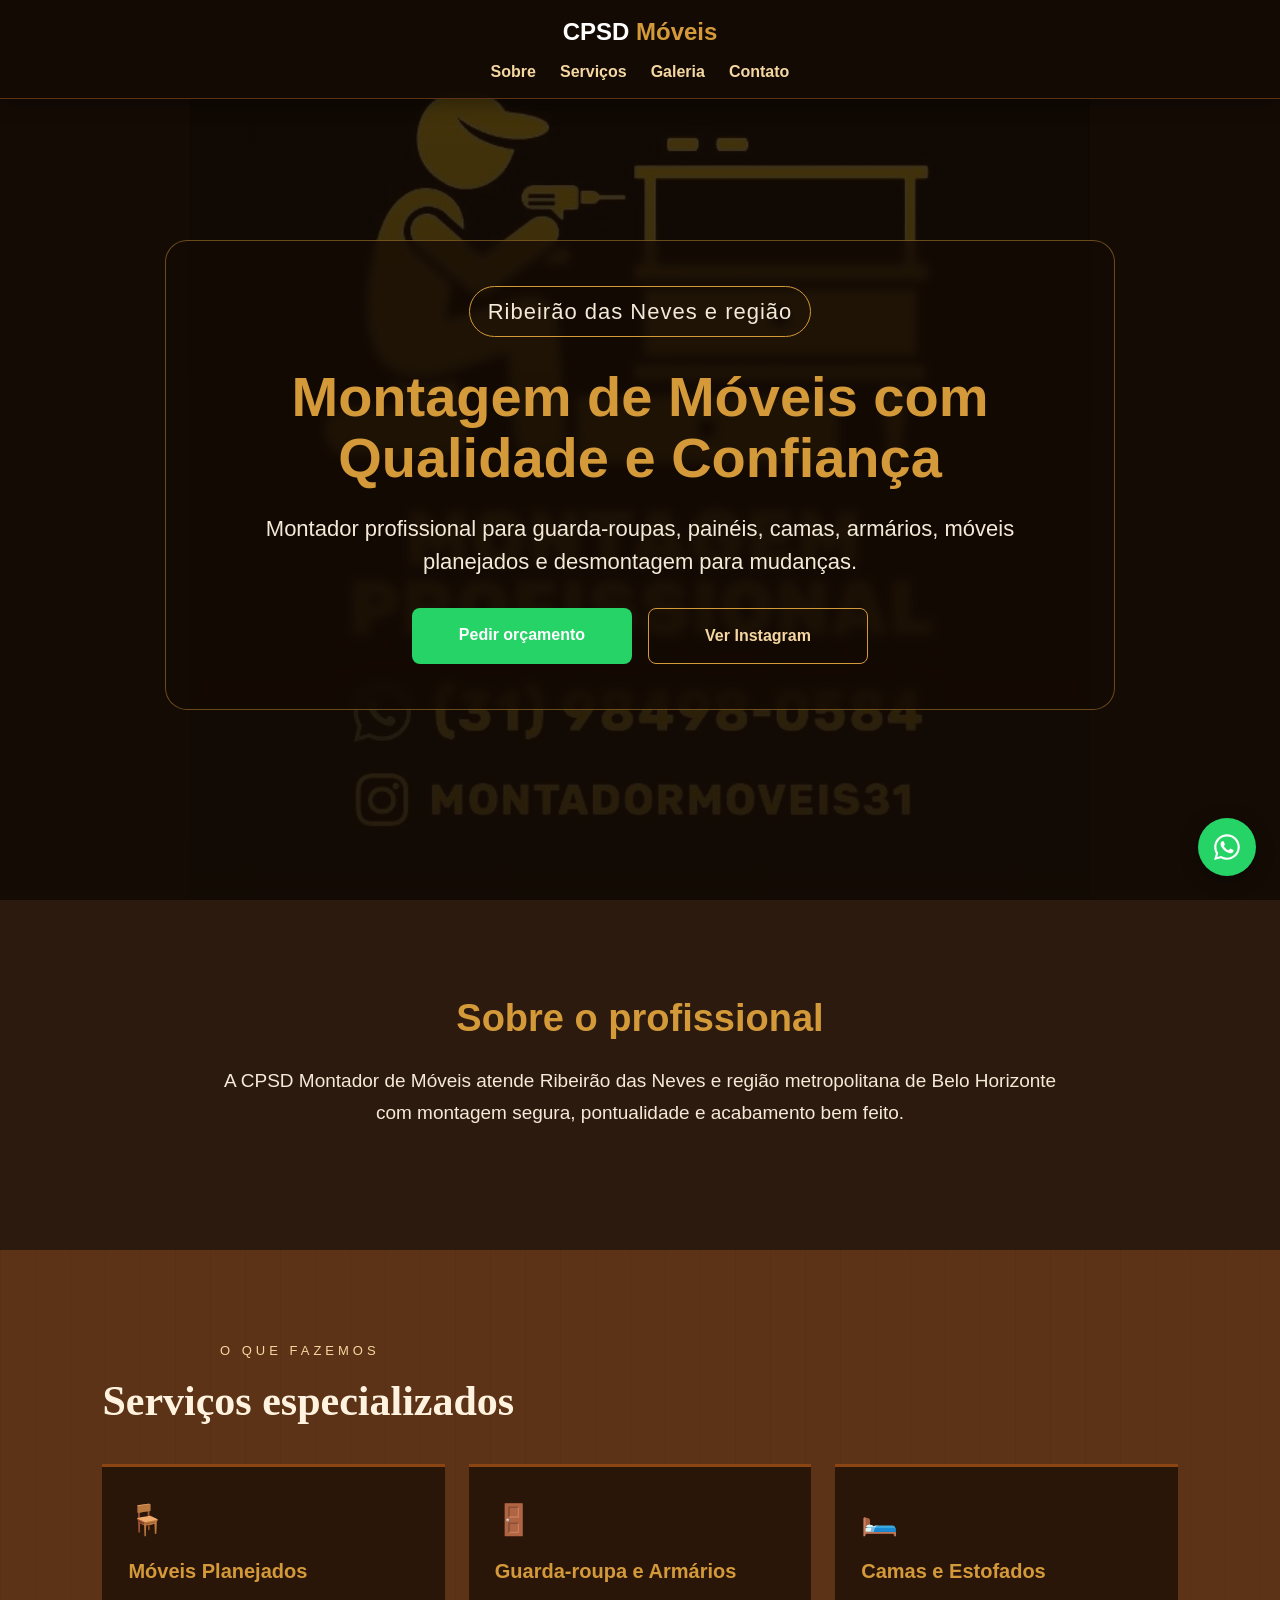
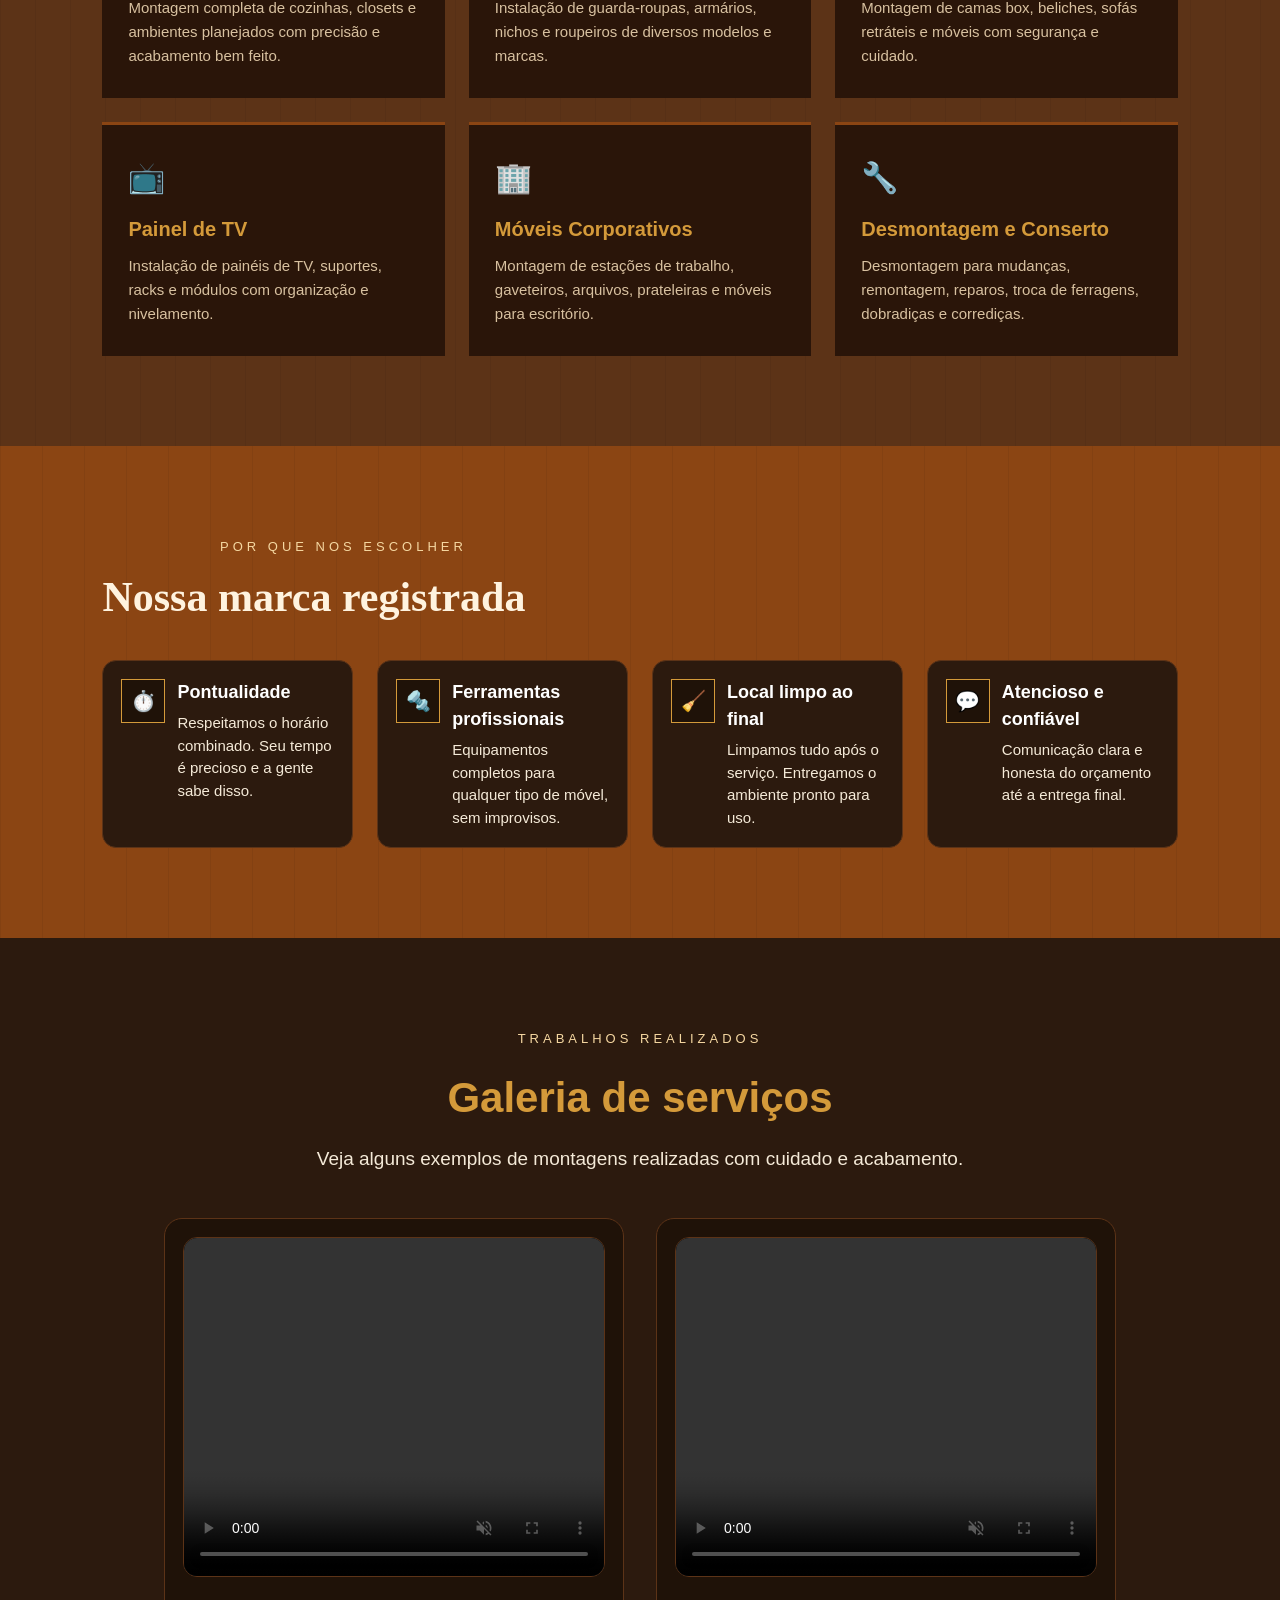
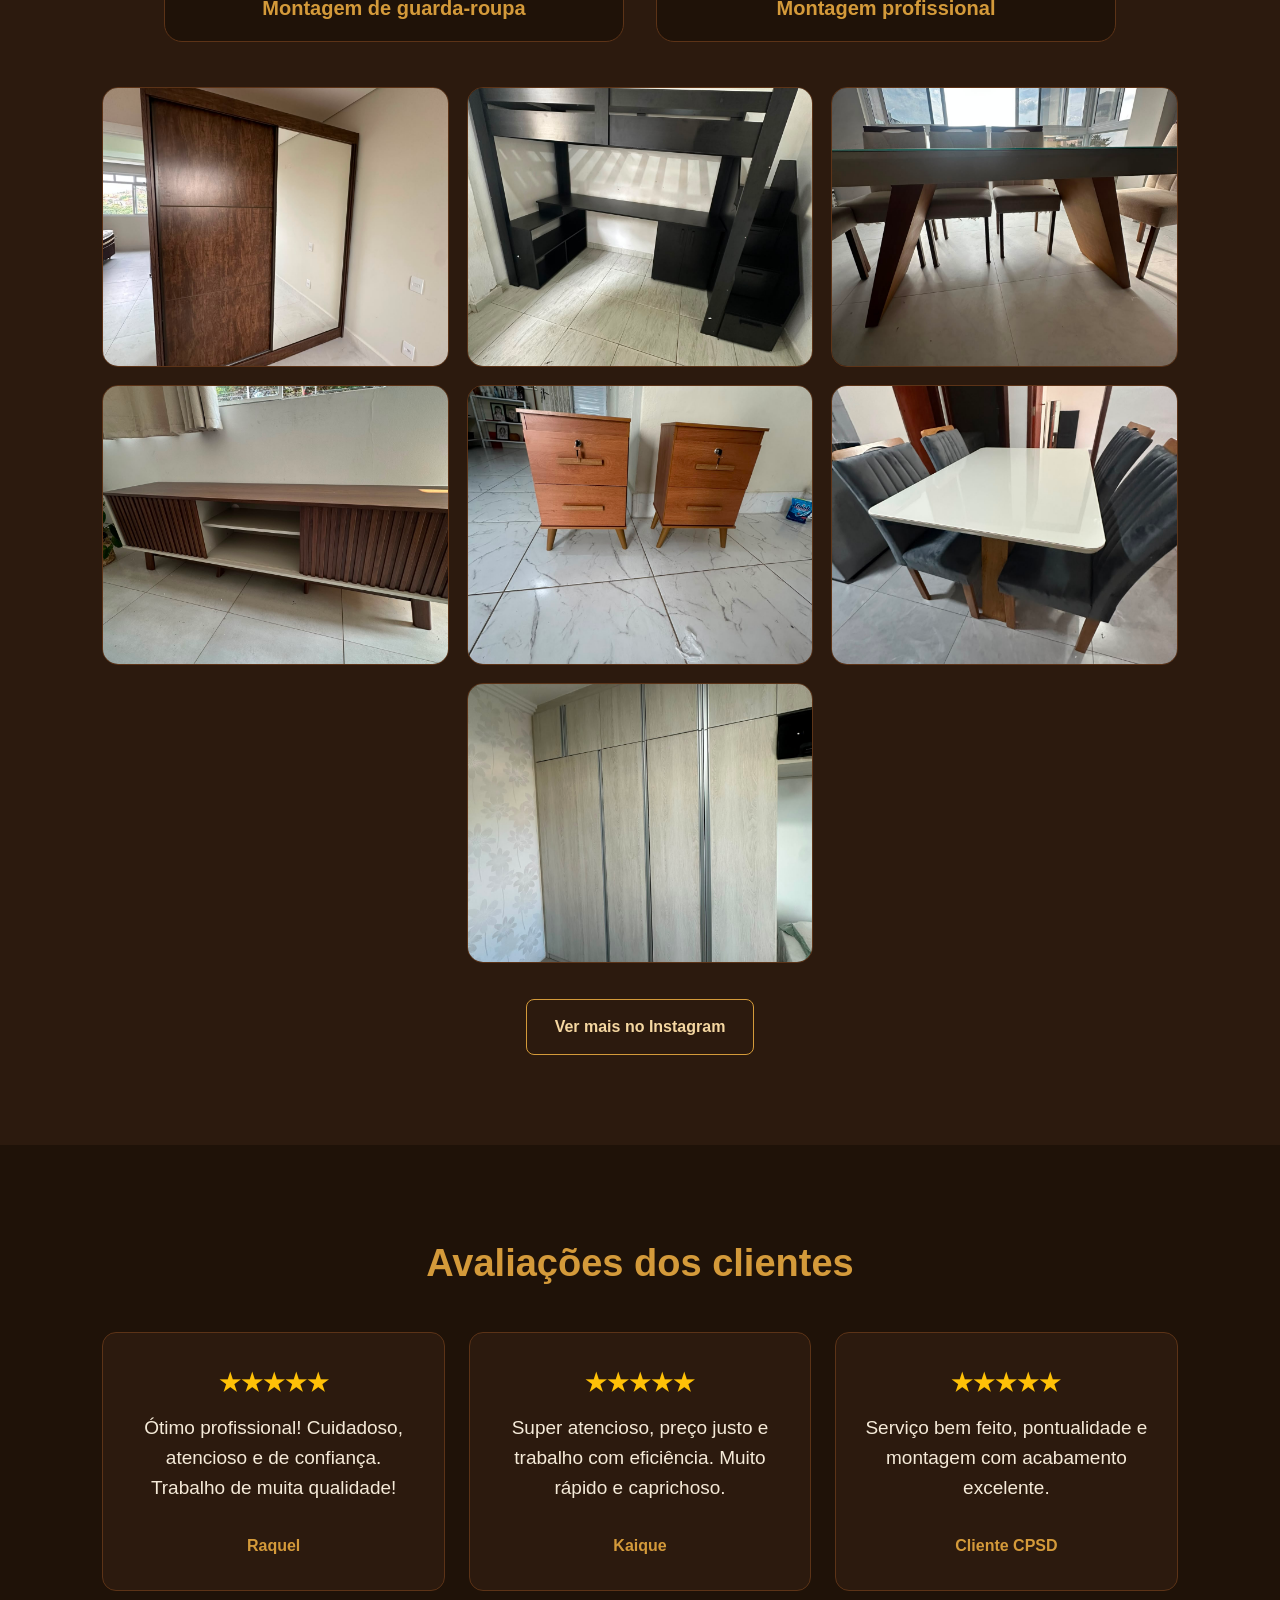
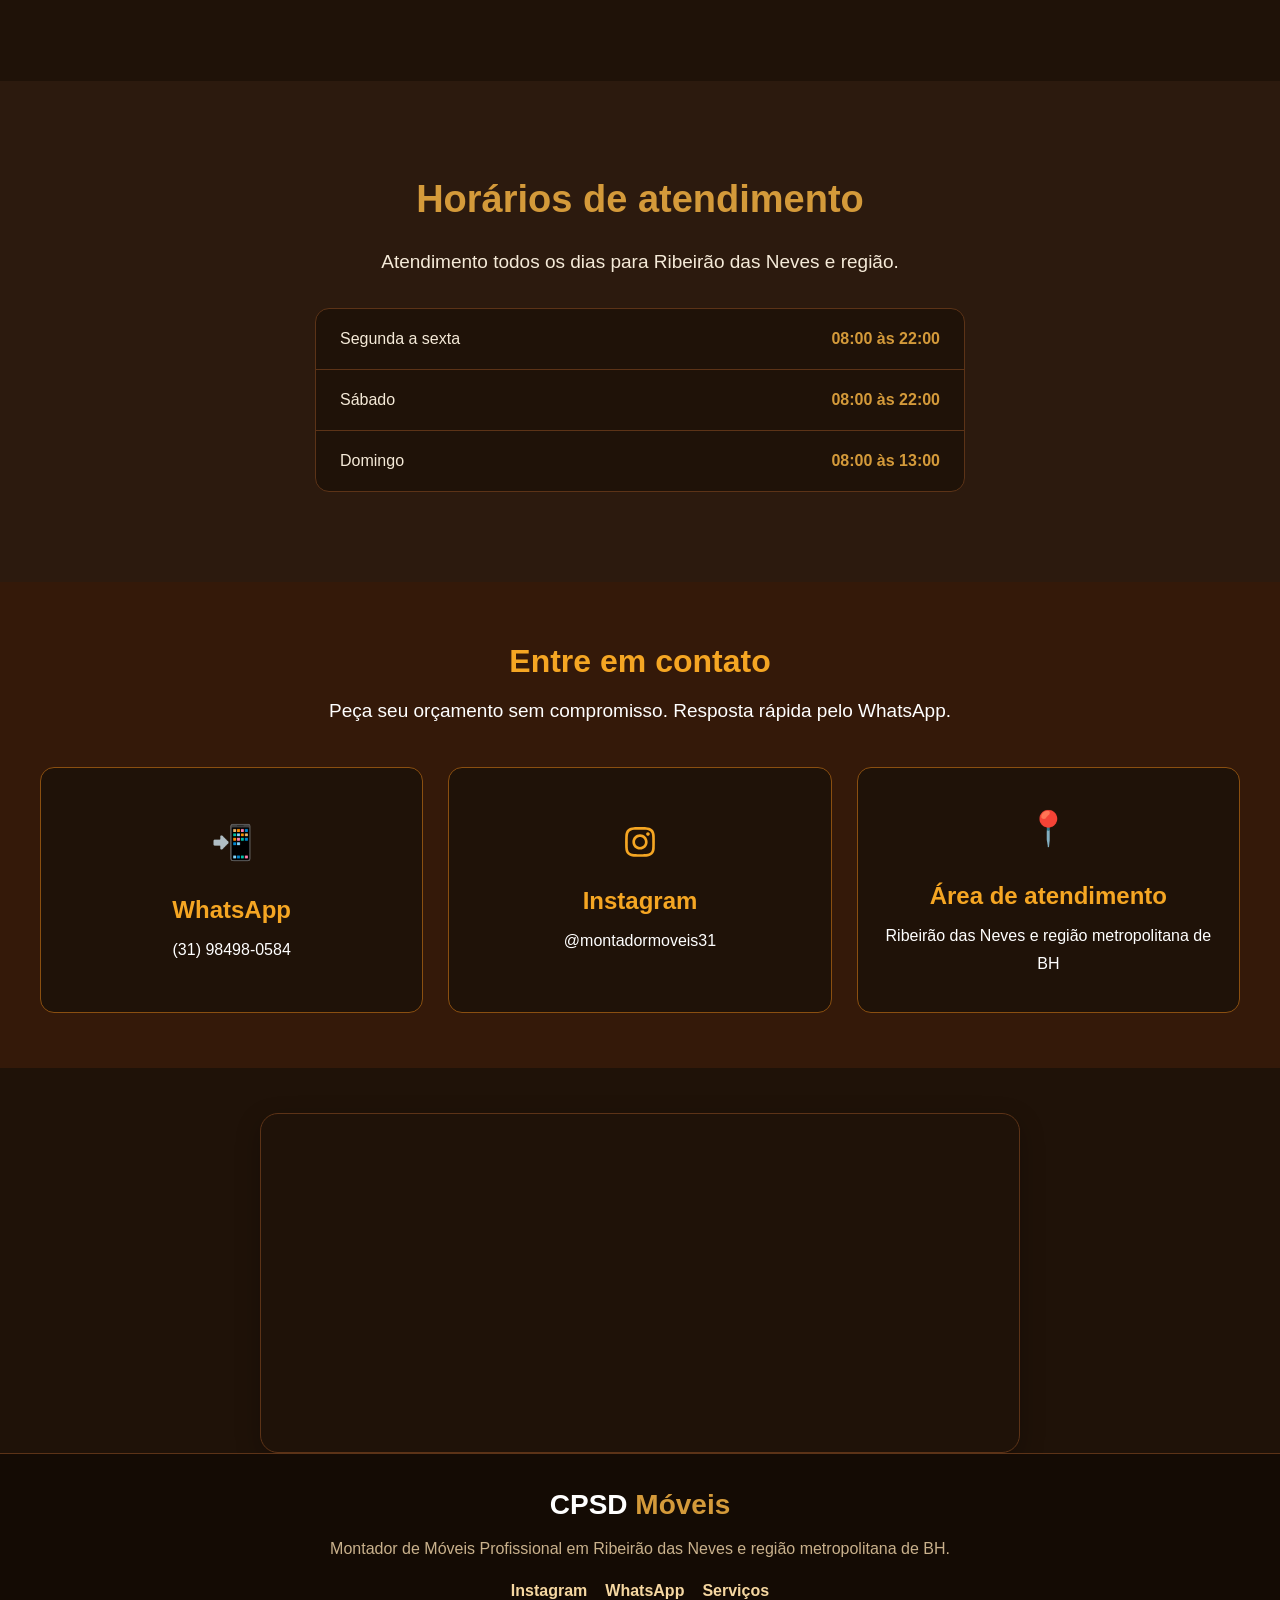
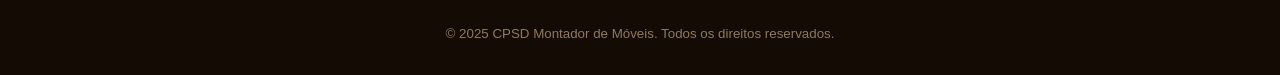
==== commit cb2fc61d: "Atualiza contato e Instagram" ====
--- a/index.html
+++ b/index.html
@@ -273,6 +273,7 @@
     </div>
   </section>
 
+<!-- CONTATO -->
 <section class="contato" id="contato">
   <h2>Entre em contato</h2>
   <p>Peça seu orçamento sem compromisso. Resposta rápida pelo WhatsApp.</p>
@@ -287,9 +288,12 @@
 
     <div class="contato-card">
       <a href="https://www.instagram.com/montadormoveis31/" target="_blank" class="instagram-link">
-        <div class="contato-icone">
-          <i class="fa-brands fa-instagram"></i>
-        </div>
+        <div class="contato-icone instagram-svg">
+          <svg xmlns="http://www.w3.org/2000/svg" viewBox="0 0 448 512">
+            <path d="M224.1 141c-63.6 0-114.9 51.3-114.9 114.9s51.3 114.9 114.9 114.9S339 319.5 339 255.9 287.7 141 224.1 141zm0 189.6c-41.1 0-74.7-33.5-74.7-74.7s33.5-74.7 74.7-74.7 74.7 33.5 74.7 74.7-33.6 74.7-74.7 74.7zm146.4-194.3c0 14.9-12 26.8-26.8 26.8-14.9 0-26.8-12-26.8-26.8s12-26.8 26.8-26.8 26.8 12 26.8 26.8zm76.1 27.2c-1.7-35.9-9.9-67.7-36.2-93.9S352.4 35.1 316.5 33.4c-37-2.1-147.9-2.1-184.9 0-35.8 1.7-67.6 9.9-93.9 36.1S3.2 127.5 1.5 163.4c-2.1 37-2.1 147.9 0 184.9 1.7 35.9 9.9 67.7 36.2 93.9s58 34.5 93.9 36.2c37 2.1 147.9 2.1 184.9 0 35.9-1.7 67.7-9.9 93.9-36.2s34.5-58 36.2-93.9c2.1-37 2.1-147.8 0-184.8zM398.8 388c-7.8 19.6-22.9 34.7-42.6 42.6-29.5 11.7-99.5 9-132.1 9s-102.7 2.6-132.1-9c-19.6-7.8-34.7-22.9-42.6-42.6-11.7-29.5-9-99.5-9-132.1s-2.6-102.7 9-132.1c7.8-19.6 22.9-34.7 42.6-42.6 29.5-11.7 99.5-9 132.1-9s102.7-2.6 132.1 9c19.6 7.8 34.7 22.9 42.6 42.6 11.7 29.5 9 99.5 9 132.1s2.7 102.7-9 132.1z"/>
+          </svg>
+        </div>
+
         <h3>Instagram</h3>
         <p>@montadormoveis31</p>
       </a>
--- a/style.css
+++ b/style.css
@@ -1036,4 +1036,100 @@
   font-size: 34px;
   color: #f5a623;
   display: block;
+}
+.contato {
+  background: #341909;
+  color: #fff;
+  text-align: center;
+  padding: 55px 20px;
+}
+
+.contato h2 {
+  color: #f5a623;
+  font-size: 32px;
+  margin-bottom: 10px;
+}
+
+.contato > p {
+  color: #fff;
+  margin-bottom: 40px;
+}
+
+.contato-cards {
+  display: grid;
+  grid-template-columns: repeat(3, 1fr);
+  gap: 25px;
+  max-width: 1450px;
+  margin: 0 auto;
+}
+
+.contato-card {
+  border: 1px solid #8a4f10;
+  border-radius: 14px;
+  padding: 35px 25px;
+  min-height: 190px;
+
+  display: flex;
+  align-items: center;
+  justify-content: center;
+  text-align: center;
+}
+
+.contato-card h3 {
+  color: #f5a623;
+  font-size: 24px;
+  margin: 12px 0 8px;
+}
+
+.contato-card p {
+  color: #fff;
+  font-size: 16px;
+  margin: 0;
+}
+
+.contato-icone {
+  font-size: 34px;
+  color: #f5a623;
+  margin-bottom: 12px;
+
+  display: flex;
+  align-items: center;
+  justify-content: center;
+}
+
+.instagram-link {
+  width: 100%;
+  height: 100%;
+
+  text-decoration: none;
+  color: inherit;
+
+  display: flex;
+  flex-direction: column;
+  align-items: center;
+  justify-content: center;
+}
+
+.instagram-svg svg {
+  width: 34px;
+  height: 34px;
+  fill: #f5a623;
+  display: block;
+}
+
+.instagram-link:hover h3,
+.instagram-link:hover .instagram-svg svg {
+  color: #ffbd39;
+  fill: #ffbd39;
+}
+
+@media (max-width: 900px) {
+  .contato-cards {
+    grid-template-columns: 1fr;
+    max-width: 500px;
+  }
+
+  .contato-card {
+    min-height: 170px;
+  }
 }
--- a/style.css
+++ b/style.css
@@ -1036,4 +1036,100 @@
   font-size: 34px;
   color: #f5a623;
   display: block;
+}
+.contato {
+  background: #341909;
+  color: #fff;
+  text-align: center;
+  padding: 55px 20px;
+}
+
+.contato h2 {
+  color: #f5a623;
+  font-size: 32px;
+  margin-bottom: 10px;
+}
+
+.contato > p {
+  color: #fff;
+  margin-bottom: 40px;
+}
+
+.contato-cards {
+  display: grid;
+  grid-template-columns: repeat(3, 1fr);
+  gap: 25px;
+  max-width: 1450px;
+  margin: 0 auto;
+}
+
+.contato-card {
+  border: 1px solid #8a4f10;
+  border-radius: 14px;
+  padding: 35px 25px;
+  min-height: 190px;
+
+  display: flex;
+  align-items: center;
+  justify-content: center;
+  text-align: center;
+}
+
+.contato-card h3 {
+  color: #f5a623;
+  font-size: 24px;
+  margin: 12px 0 8px;
+}
+
+.contato-card p {
+  color: #fff;
+  font-size: 16px;
+  margin: 0;
+}
+
+.contato-icone {
+  font-size: 34px;
+  color: #f5a623;
+  margin-bottom: 12px;
+
+  display: flex;
+  align-items: center;
+  justify-content: center;
+}
+
+.instagram-link {
+  width: 100%;
+  height: 100%;
+
+  text-decoration: none;
+  color: inherit;
+
+  display: flex;
+  flex-direction: column;
+  align-items: center;
+  justify-content: center;
+}
+
+.instagram-svg svg {
+  width: 34px;
+  height: 34px;
+  fill: #f5a623;
+  display: block;
+}
+
+.instagram-link:hover h3,
+.instagram-link:hover .instagram-svg svg {
+  color: #ffbd39;
+  fill: #ffbd39;
+}
+
+@media (max-width: 900px) {
+  .contato-cards {
+    grid-template-columns: 1fr;
+    max-width: 500px;
+  }
+
+  .contato-card {
+    min-height: 170px;
+  }
 }
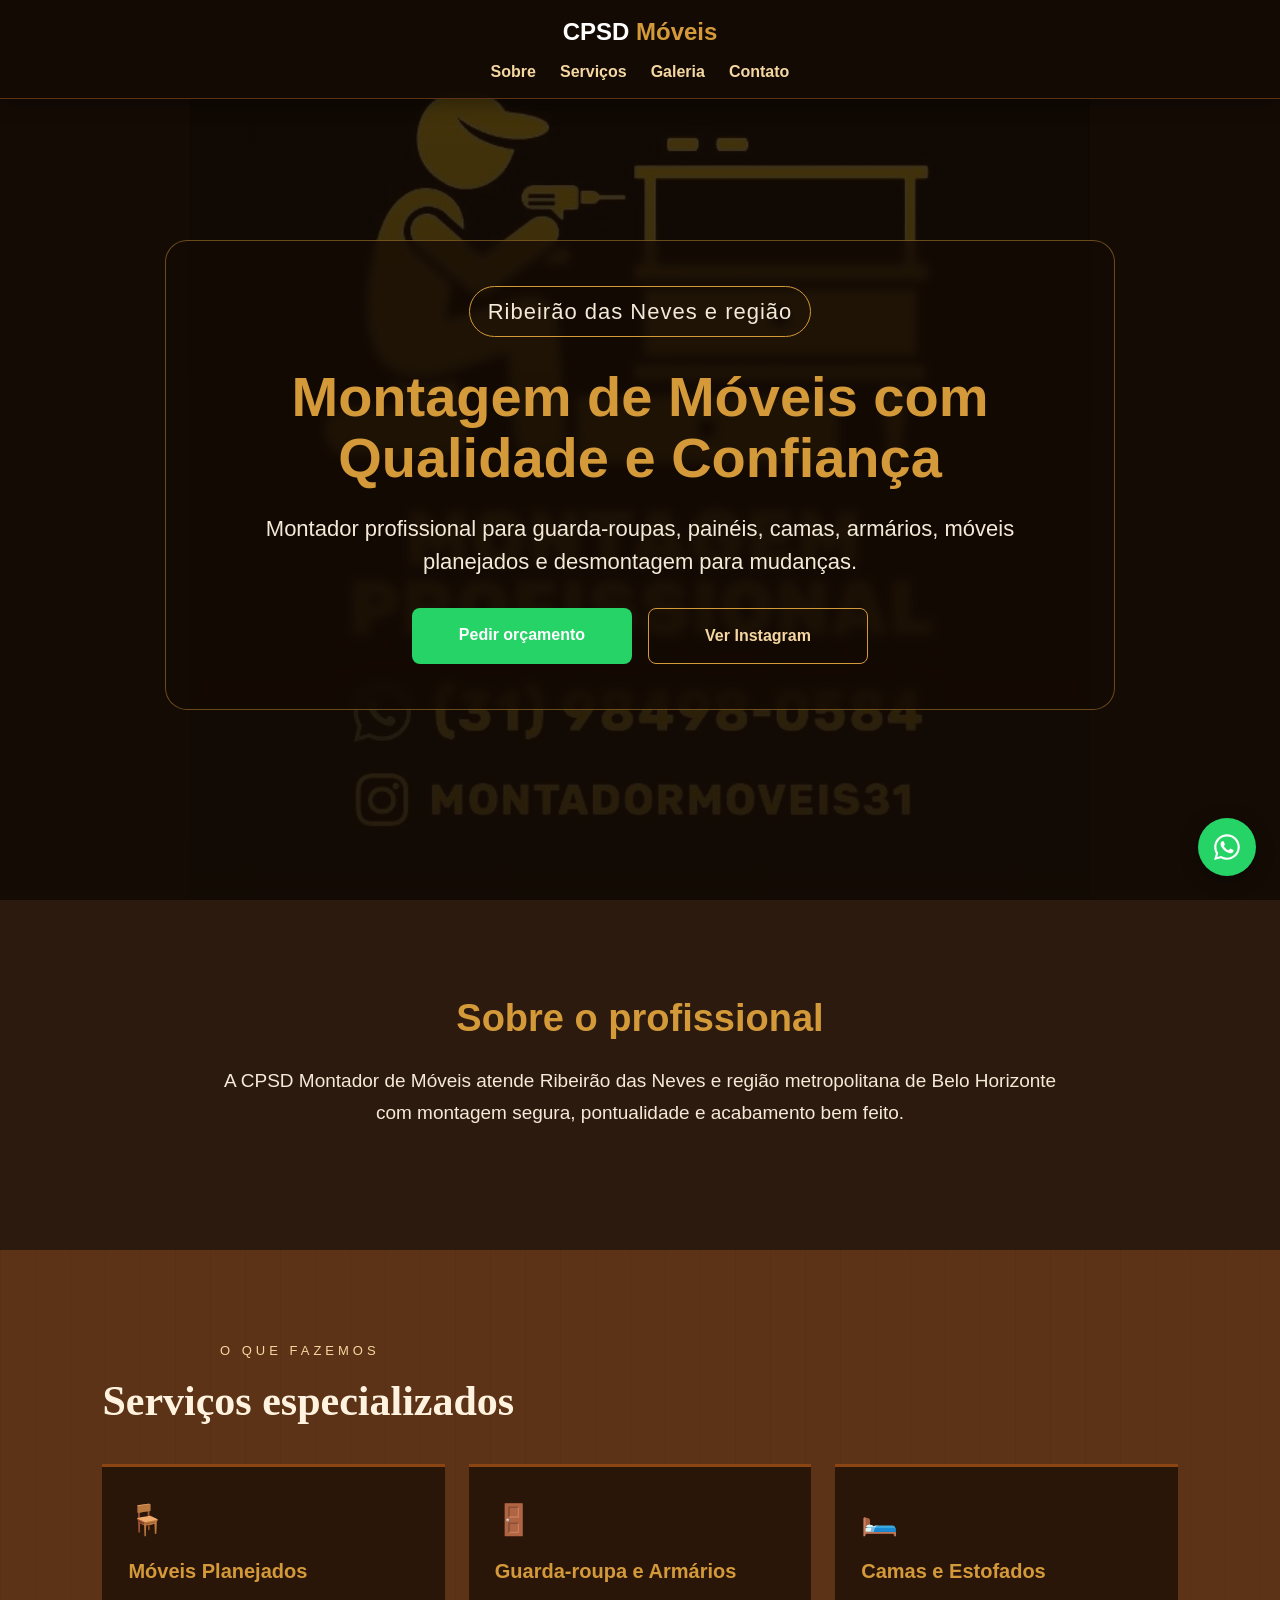
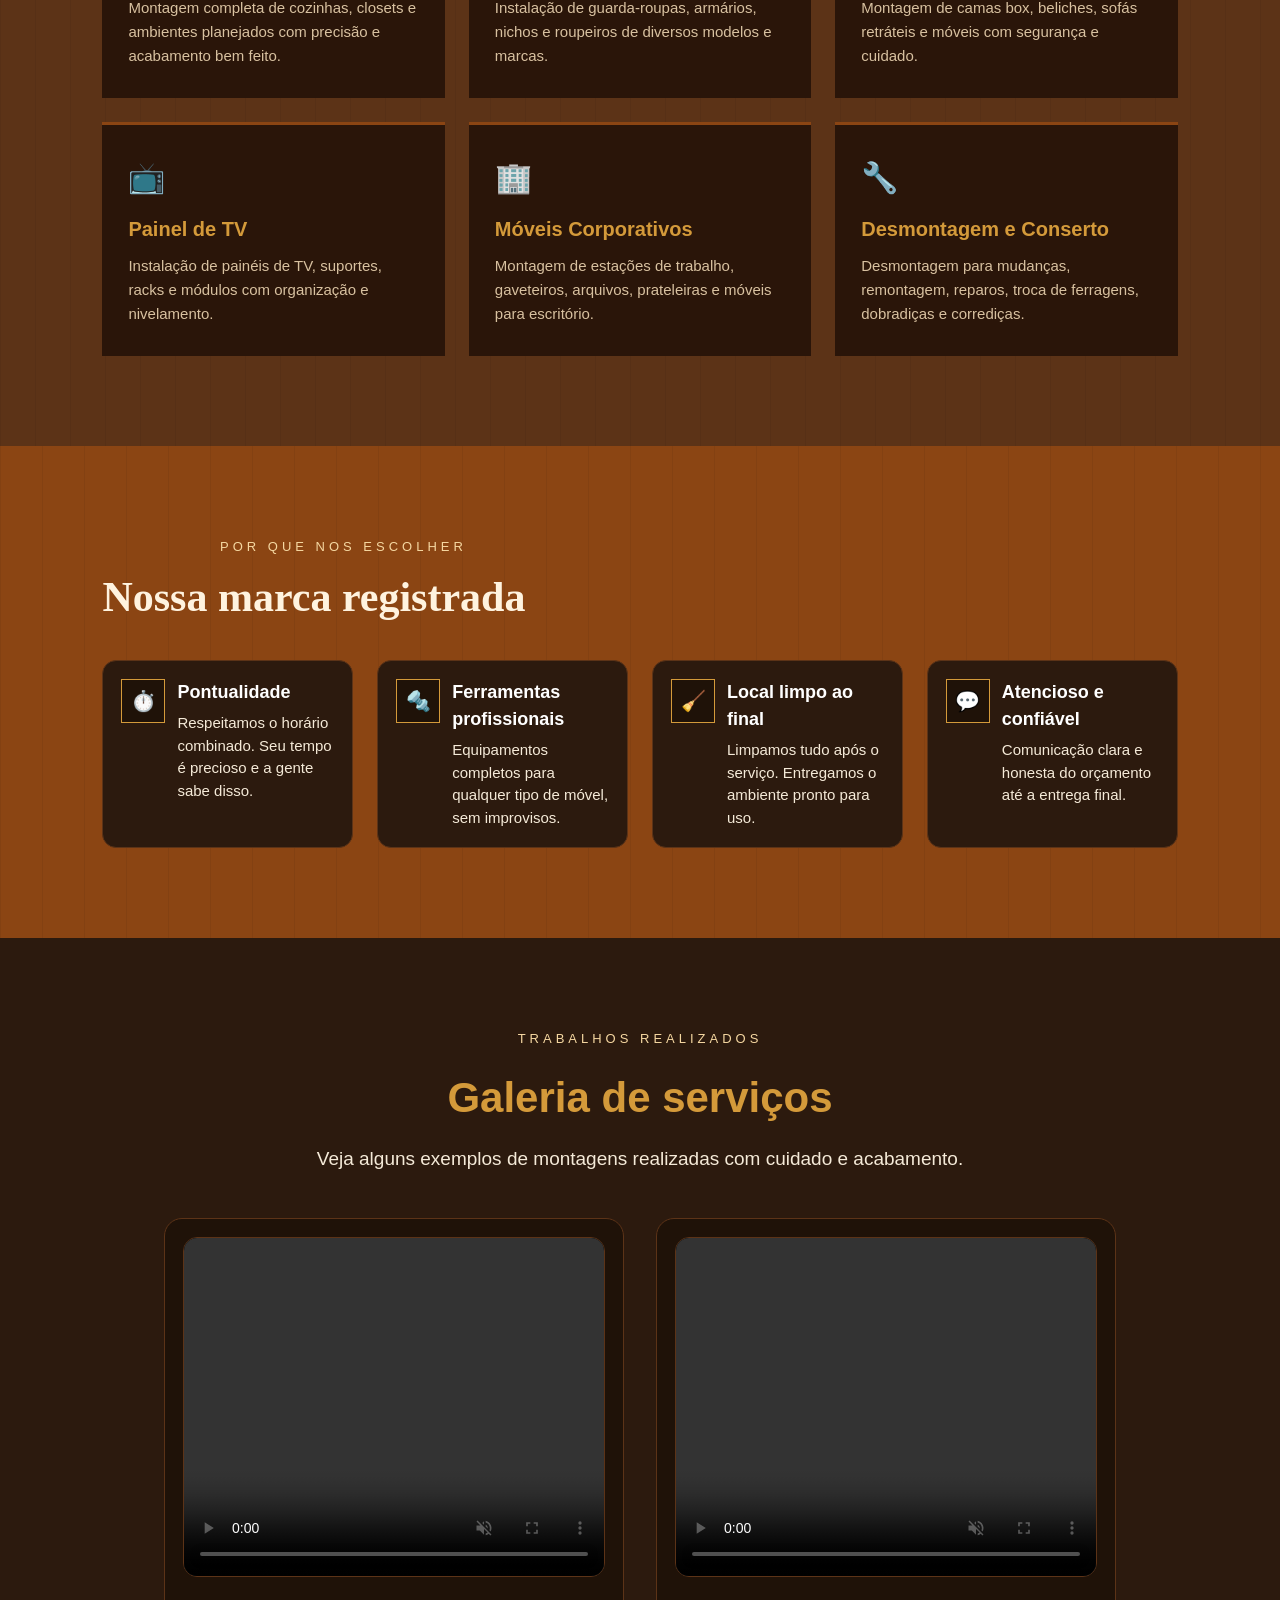
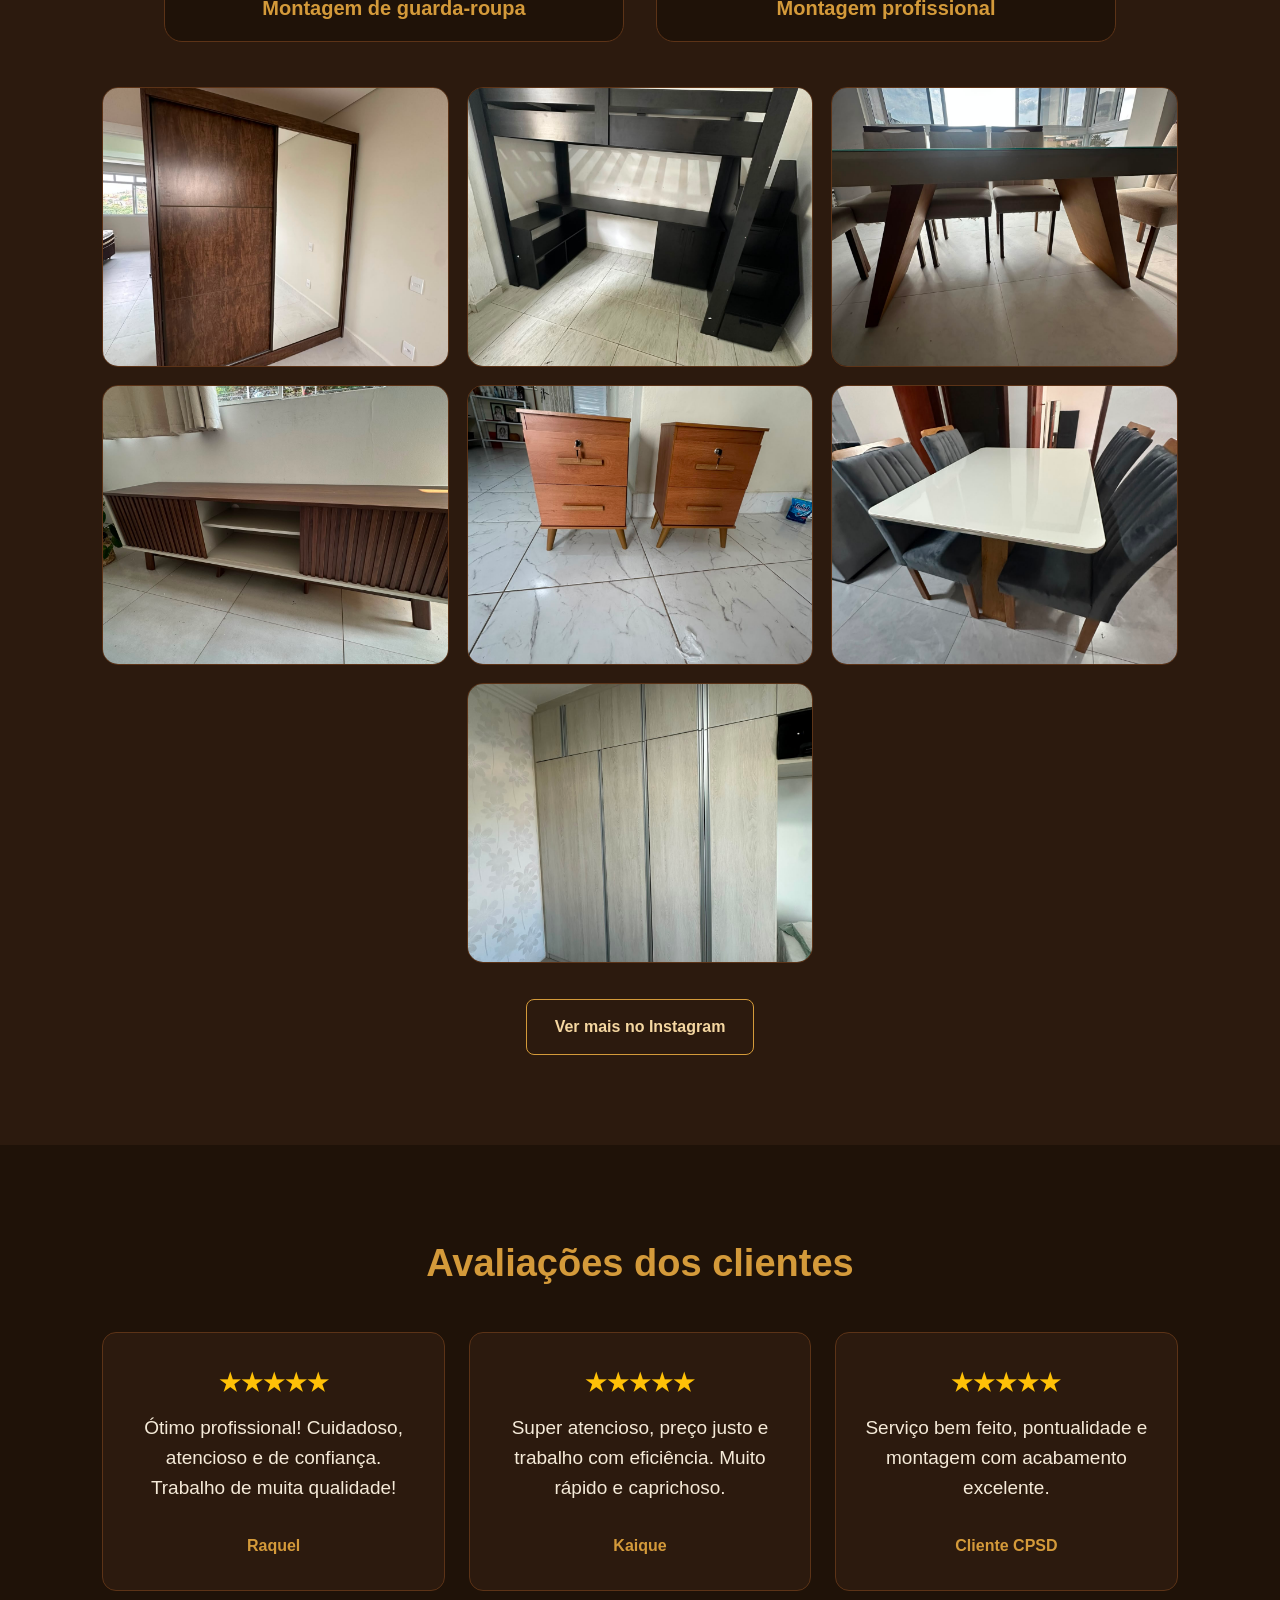
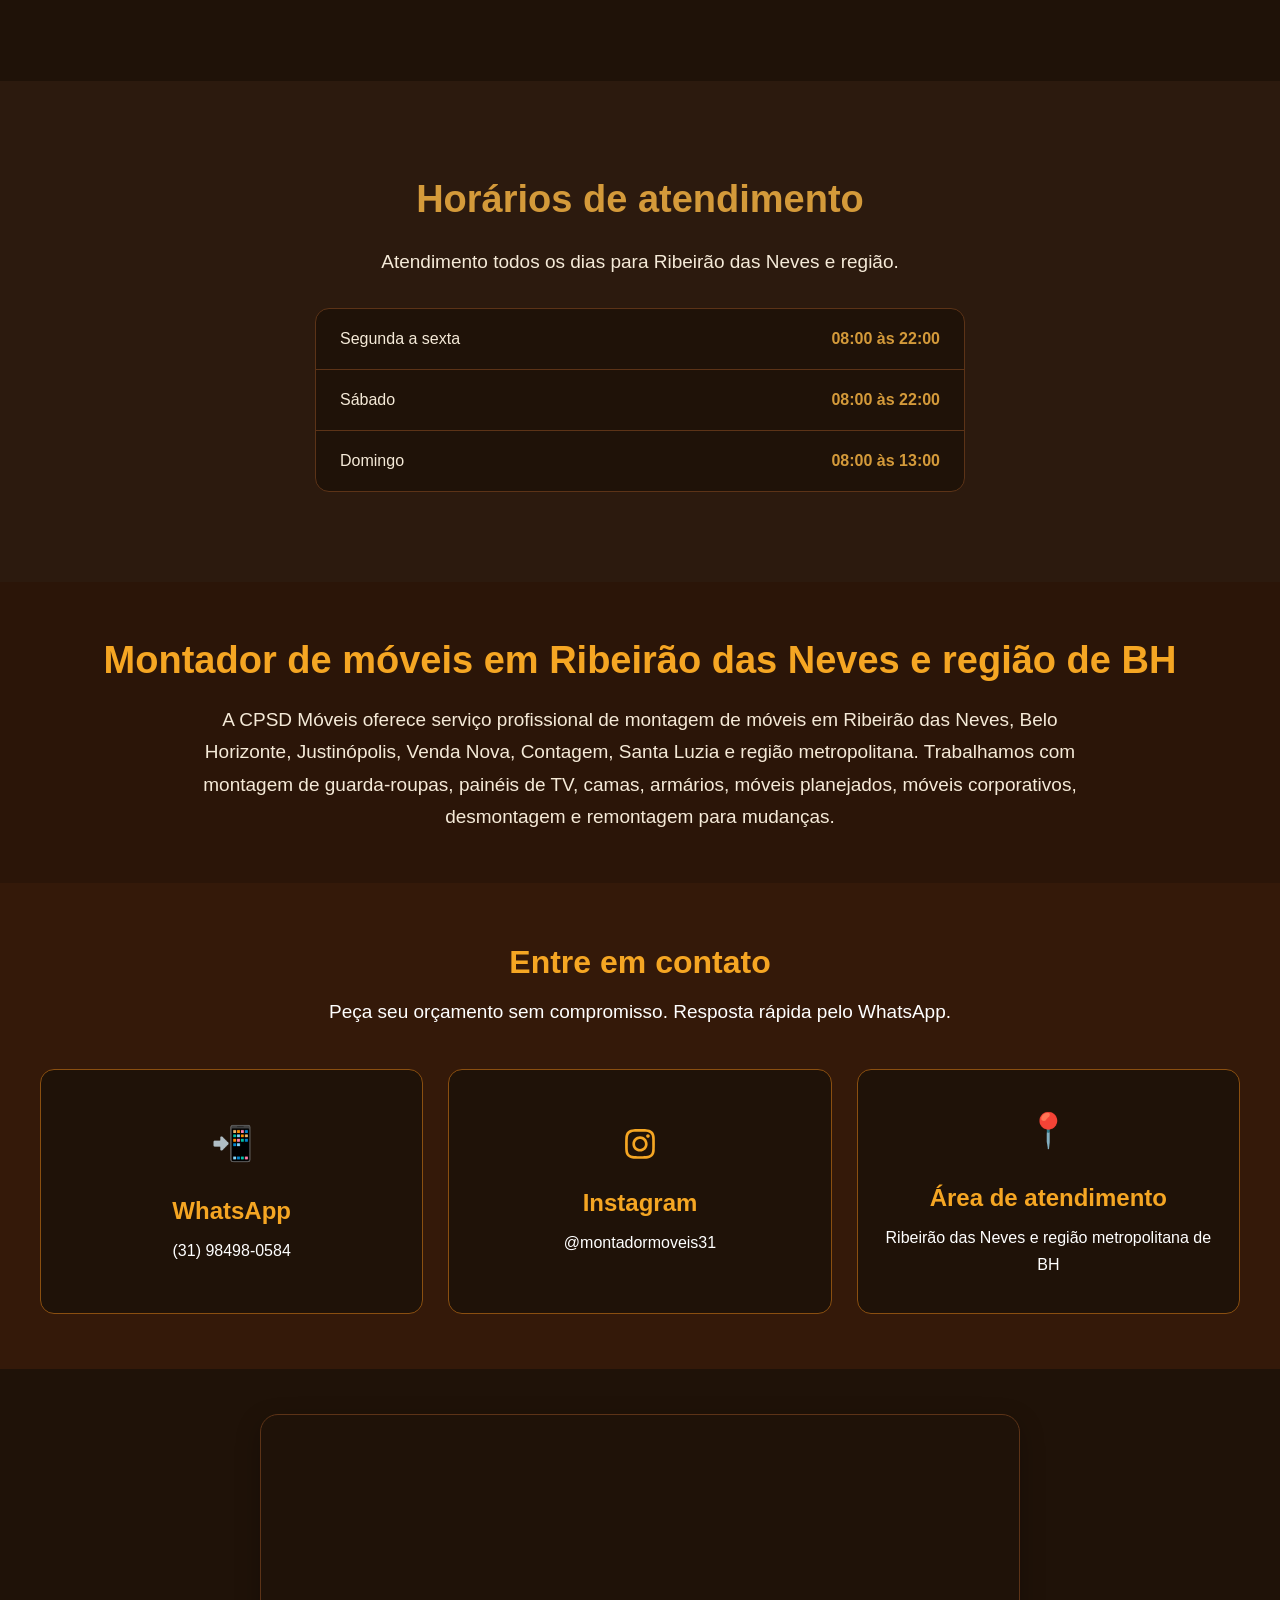
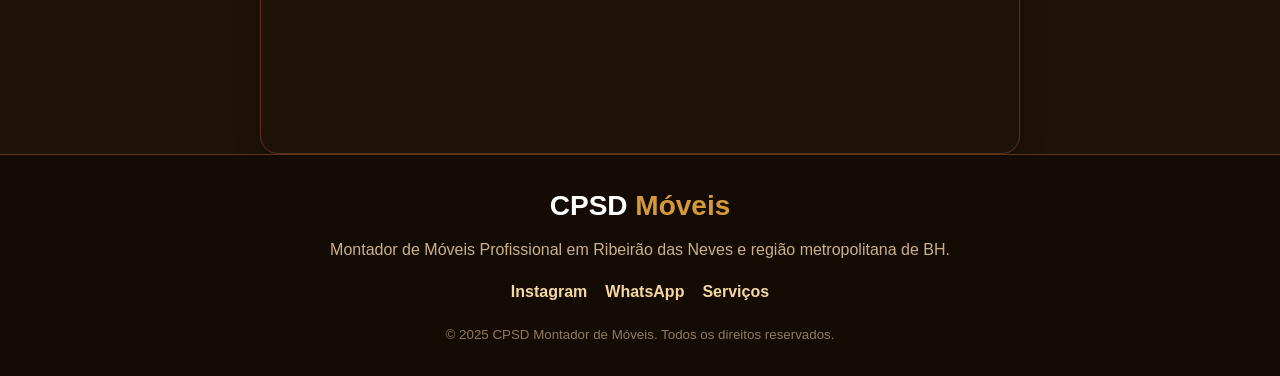
==== commit 800159de: "Adiciona texto SEO local" ====
--- a/index.html
+++ b/index.html
@@ -272,6 +272,15 @@
       </div>
     </div>
   </section>
+  <section class="seo-local">
+  <h2>Montador de móveis em Ribeirão das Neves e região de BH</h2>
+  <p>
+    A CPSD Móveis oferece serviço profissional de montagem de móveis em Ribeirão das Neves,
+    Belo Horizonte, Justinópolis, Venda Nova, Contagem, Santa Luzia e região metropolitana.
+    Trabalhamos com montagem de guarda-roupas, painéis de TV, camas, armários, móveis planejados,
+    móveis corporativos, desmontagem e remontagem para mudanças.
+  </p>
+</section>
 
 <!-- CONTATO -->
 <section class="contato" id="contato">
--- a/style.css
+++ b/style.css
@@ -1132,4 +1132,20 @@
   .contato-card {
     min-height: 170px;
   }
+}.seo-local {
+  background: #2b1508;
+  color: #fff;
+  padding: 50px 20px;
+  text-align: center;
+}
+
+.seo-local h2 {
+  color: #f5a623;
+  margin-bottom: 15px;
+}
+
+.seo-local p {
+  max-width: 900px;
+  margin: 0 auto;
+  line-height: 1.7;
 }
--- a/style.css
+++ b/style.css
@@ -1132,4 +1132,20 @@
   .contato-card {
     min-height: 170px;
   }
+}.seo-local {
+  background: #2b1508;
+  color: #fff;
+  padding: 50px 20px;
+  text-align: center;
+}
+
+.seo-local h2 {
+  color: #f5a623;
+  margin-bottom: 15px;
+}
+
+.seo-local p {
+  max-width: 900px;
+  margin: 0 auto;
+  line-height: 1.7;
 }
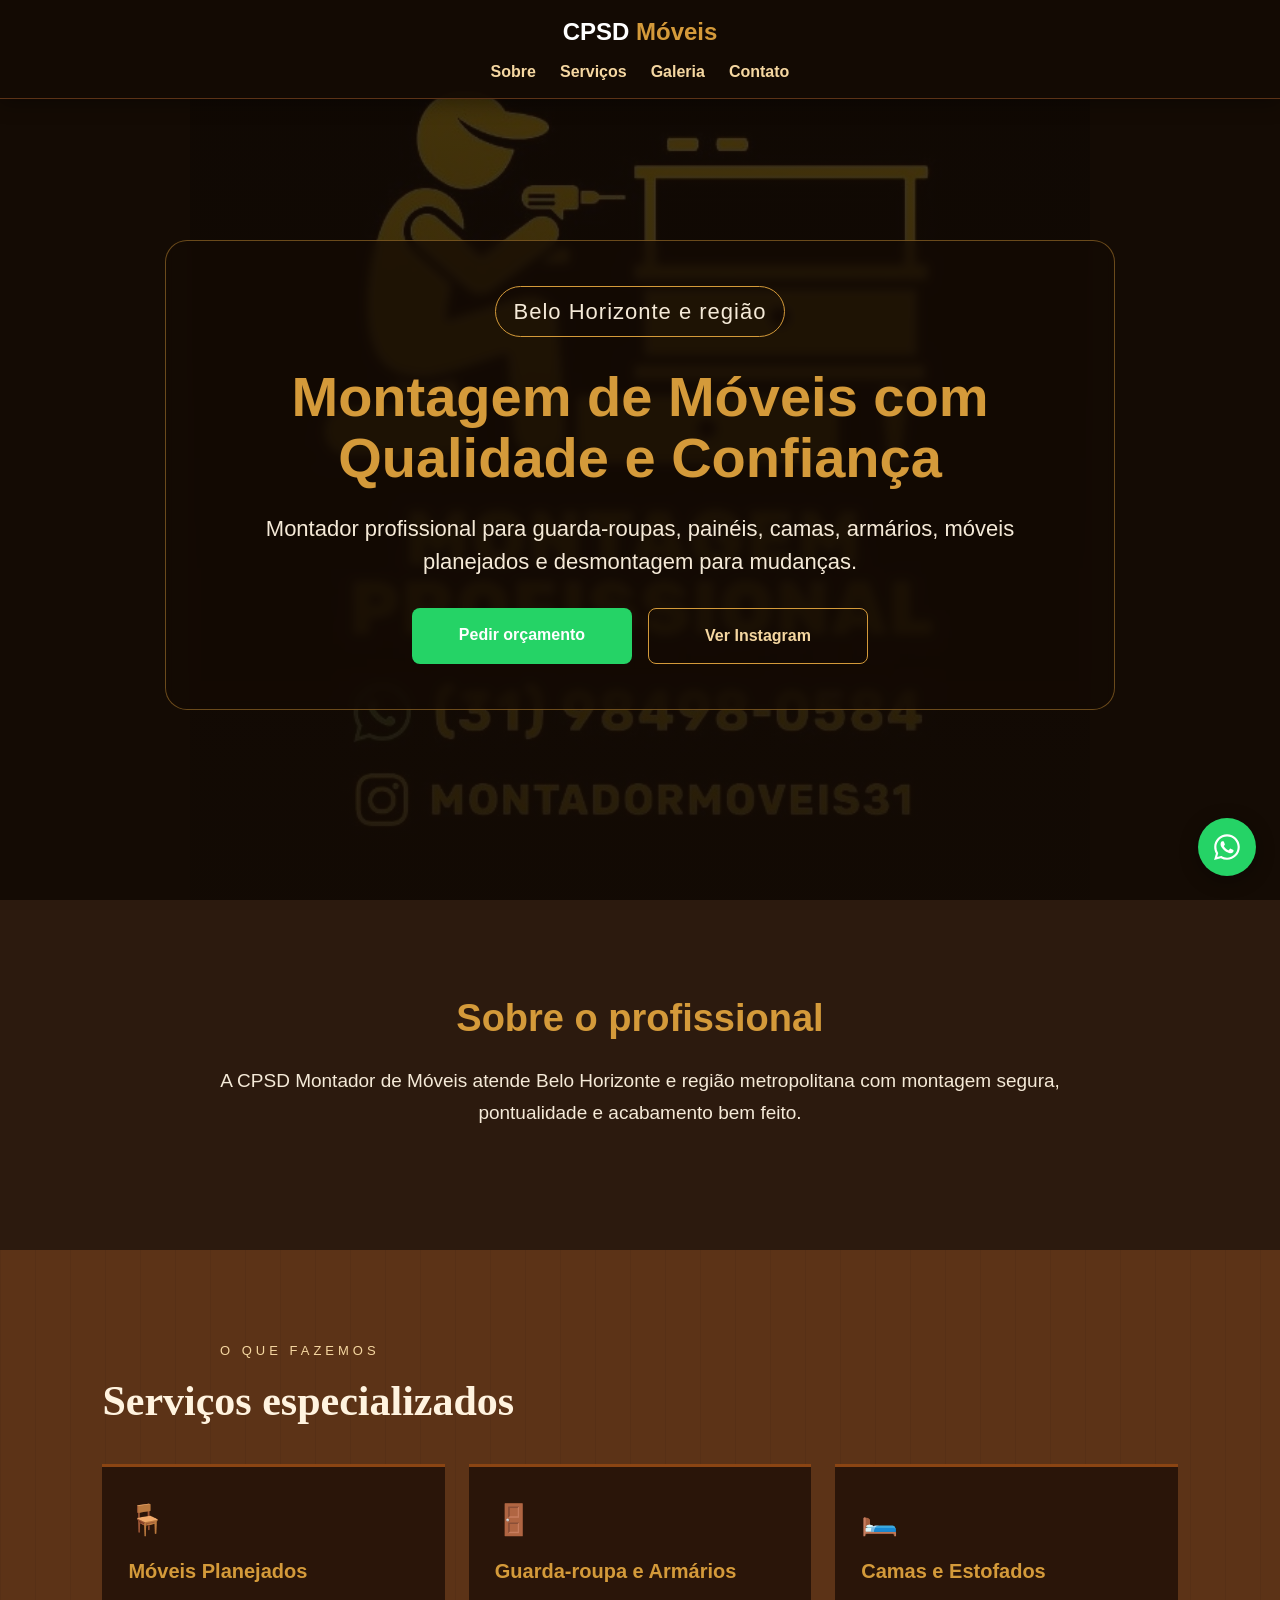
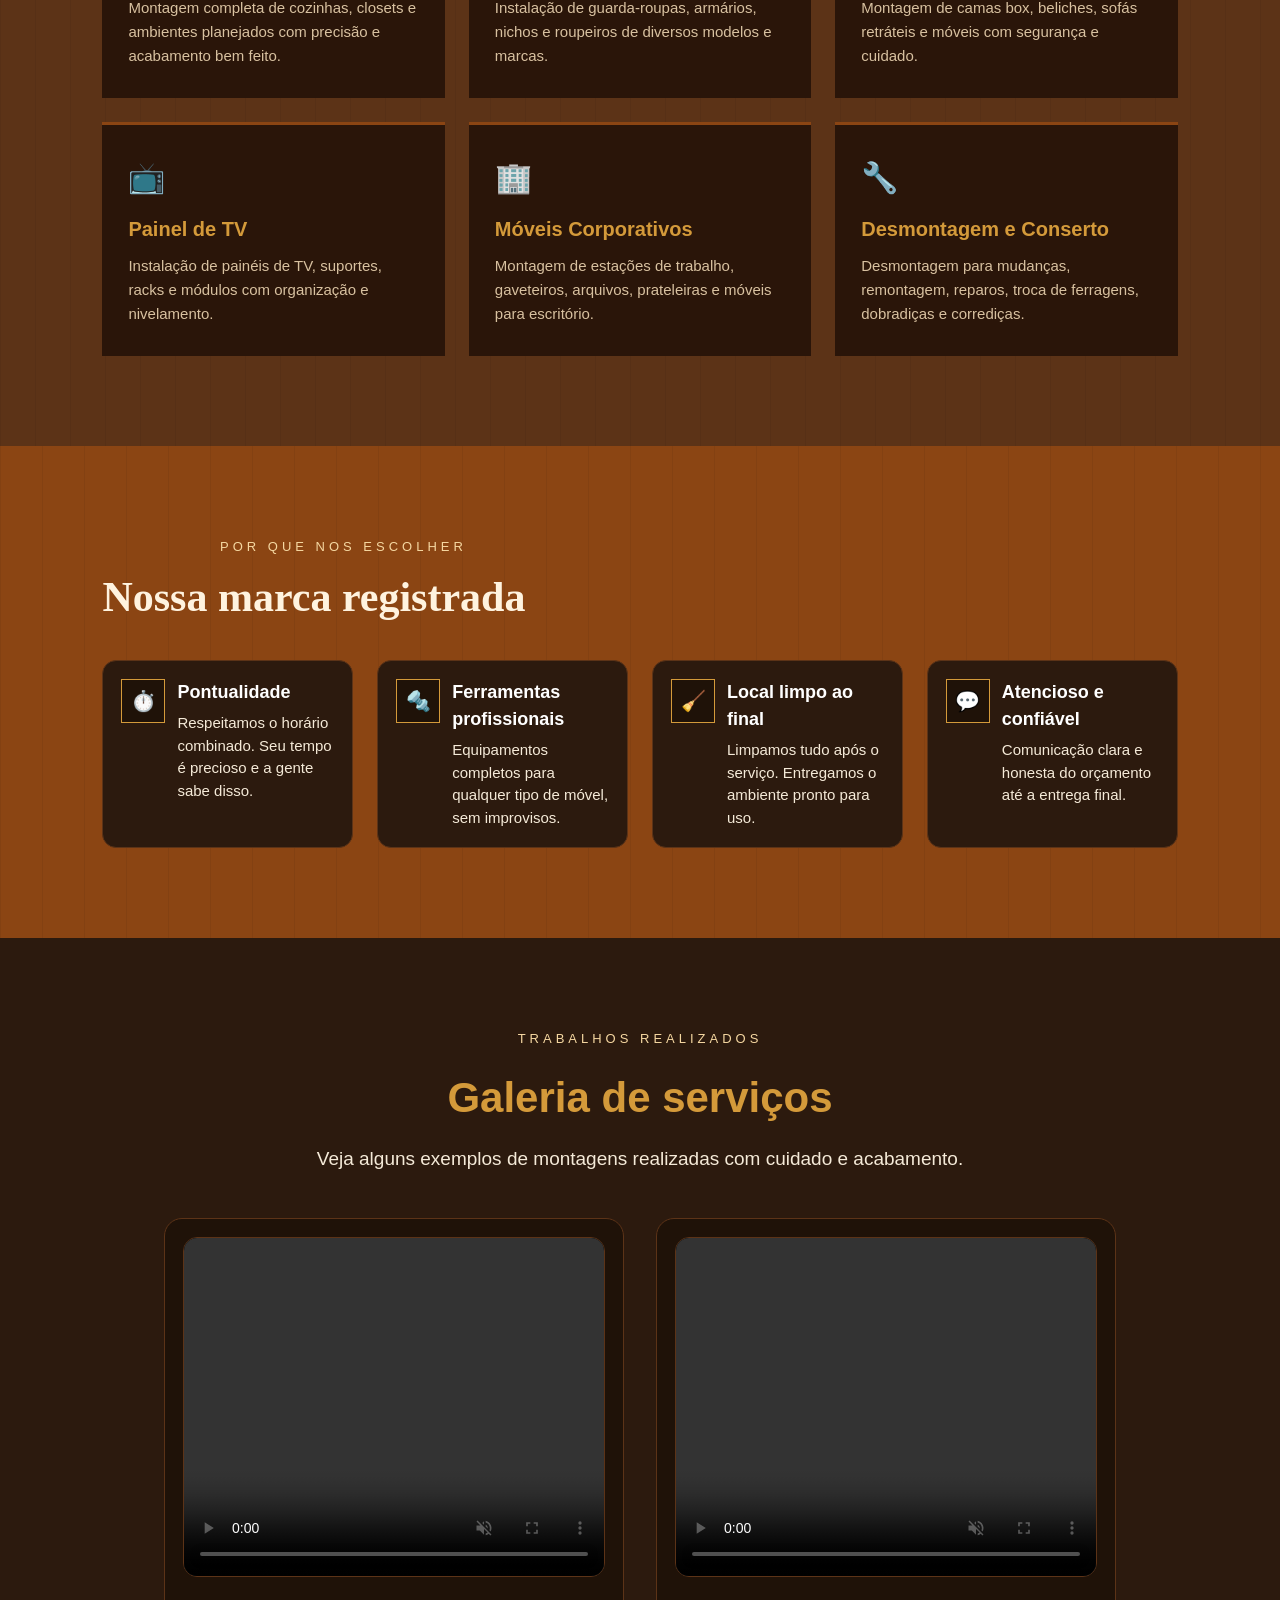
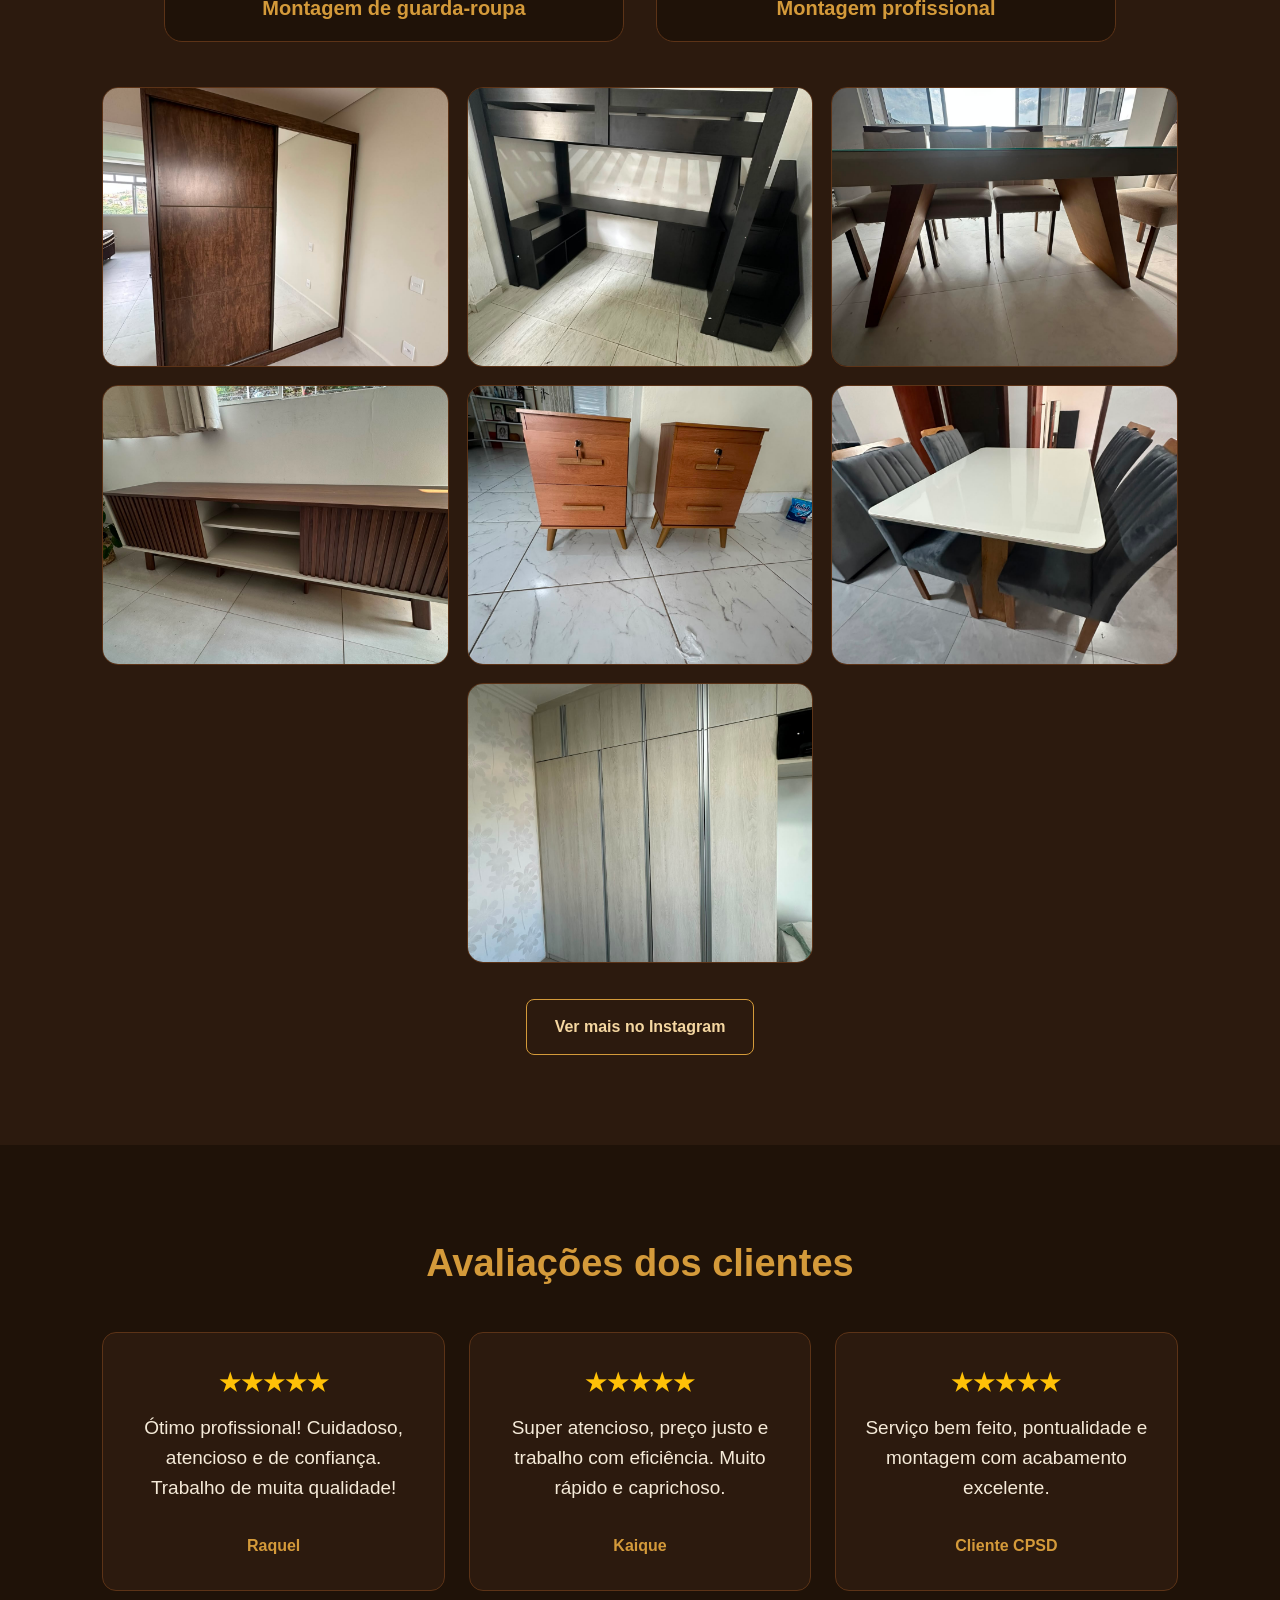
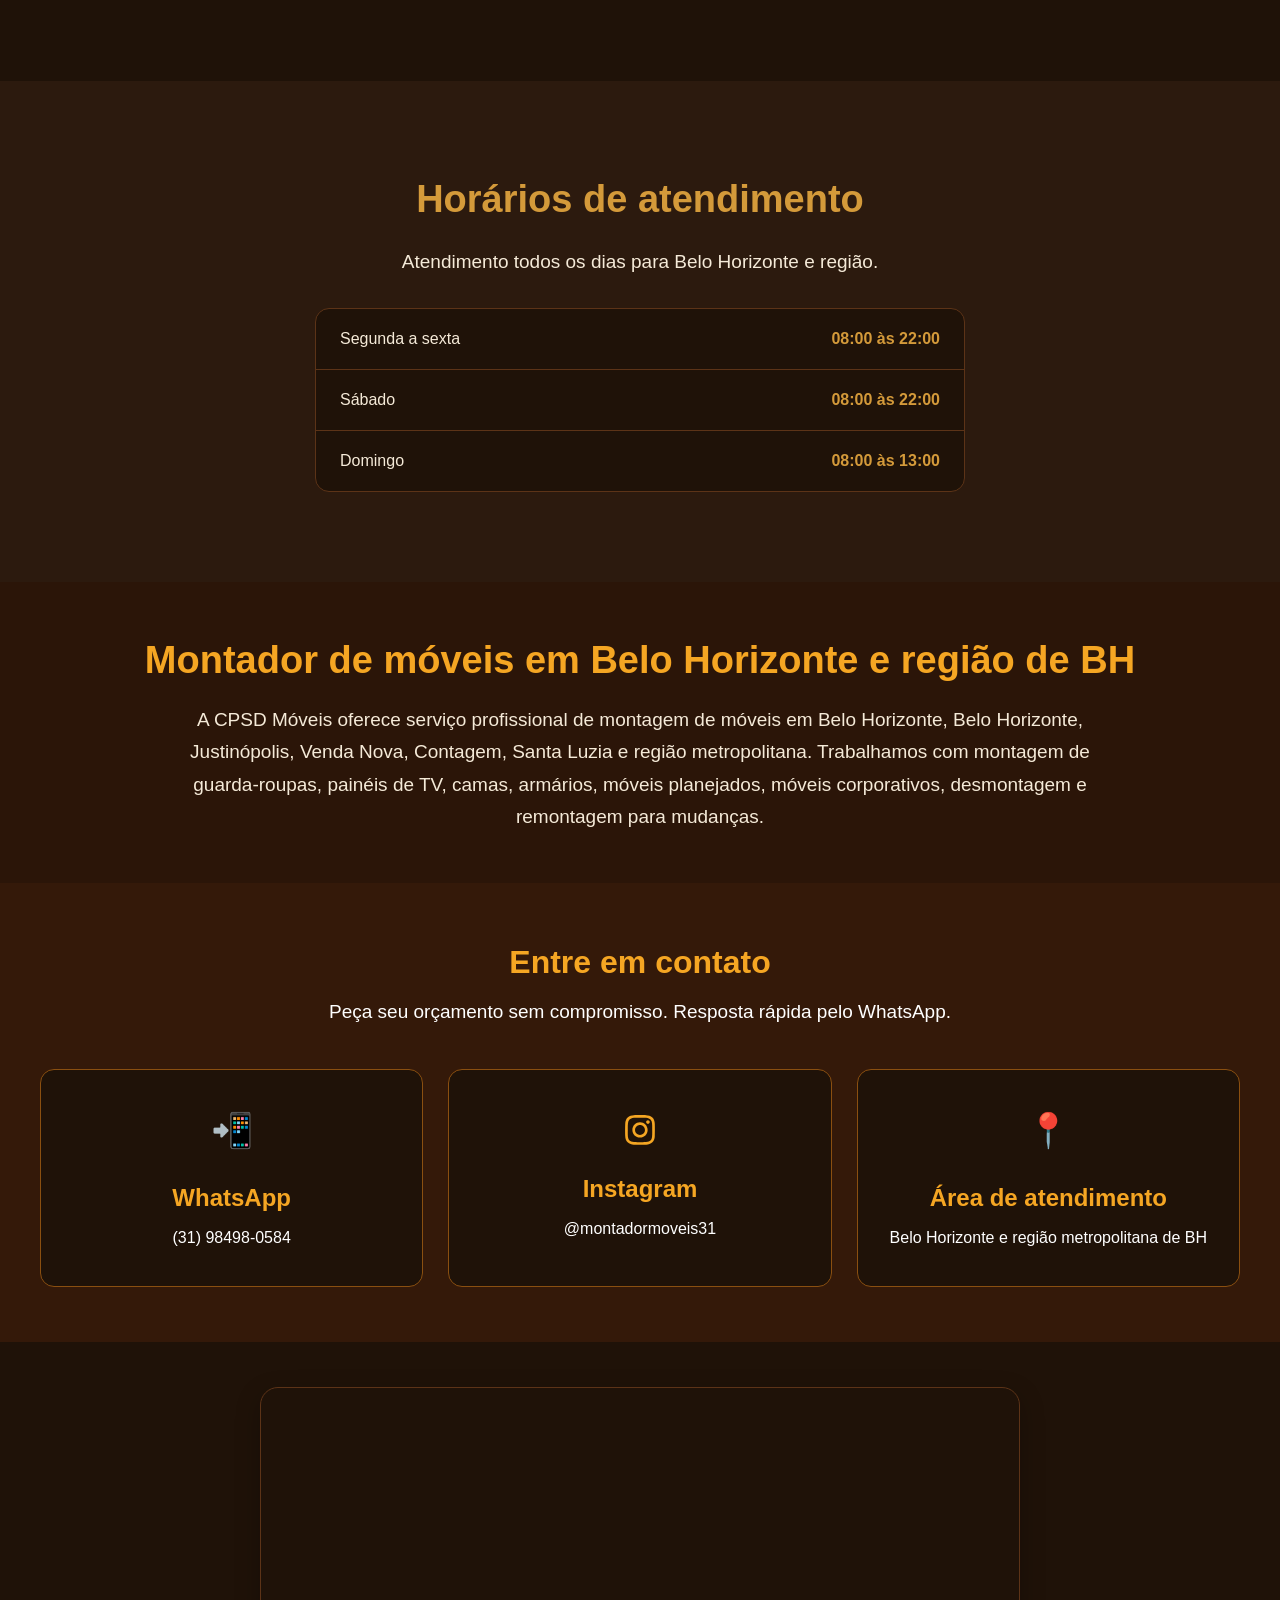
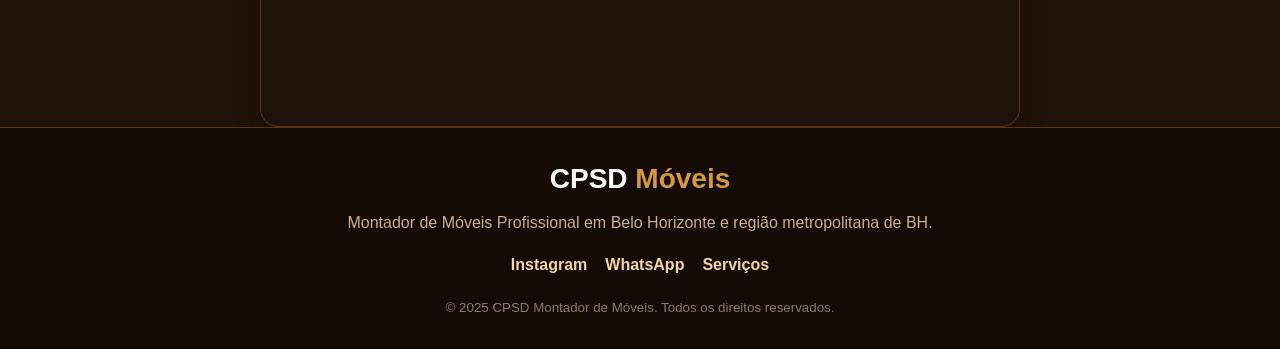
==== commit 57962fa8: "Atualiza SEO para Belo Horizonte" ====
--- a/index.html
+++ b/index.html
@@ -3,7 +3,7 @@
 <head>
   <meta charset="UTF-8">
   <meta name="viewport" content="width=device-width, initial-scale=1.0">
-  <title>Montador de Móveis em Ribeirão das Neves | CPF...</title>
+  <title>Montador de Móveis em Belo Horizonte e Região | CPF...</title>
 
   <link rel="stylesheet" href="https://cdnjs.cloudflare.com/ajax/libs/font-awesome/6.5.0/css/all.min.css">
 
@@ -11,15 +11,15 @@
   
 <meta 
   name="description" 
-  content="Montador de móveis em Ribeirão das Neves e região metropolitana de BH. Montagem de guarda-roupas, painéis, camas, armários, móveis planejados e desmontagem para mudanças."
+  content="Montador de móveis em Belo Horizonte e região metropolitana. Montagem de guarda-roupas, painéis, camas, armários, móveis planejados e desmontagem para mudanças."
 >
 
-<meta name="keywords" content="montador de móveis, montagem de móveis, Ribeirão das Neves, montador de guarda-roupa, painel de TV, móveis planejados, CPSD móveis">
+<meta name="keywords" content="montador de móveis, montagem de móveis, Belo Horizonte, montador de guarda-roupa, painel de TV, móveis planejados, CPSD móveis">
 
 <meta name="author" content="CPSD Montador de Móveis">
 
 <meta property="og:title" content="CPSD Montador de Móveis">
-<meta property="og:description" content="Montagem de móveis em Ribeirão das Neves e região. Atendimento rápido pelo WhatsApp.">
+<meta property="og:description" content="Montagem de móveis em Belo Horizonte e região. Atendimento rápido pelo WhatsApp.">
 <meta property="og:type" content="website">
 <meta property="og:url" content="https://www.montadormoveiscpsd.com.br">
 
@@ -42,7 +42,7 @@
   <!-- INÍCIO -->
   <section class="hero">
     <div class="hero-texto">
-      <p class="etiqueta">Ribeirão das Neves e região</p>
+      <p class="etiqueta">Belo Horizonte e região</p>
 
       <h1>Montagem de Móveis com Qualidade e Confiança</h1>
 
@@ -76,8 +76,8 @@
     <h2>Sobre o profissional</h2>
 
     <p>
-      A CPSD Montador de Móveis atende Ribeirão das Neves e região metropolitana
-      de Belo Horizonte com montagem segura, pontualidade e acabamento bem feito.
+      A CPSD Montador de Móveis atende Belo Horizonte e região metropolitana
+      com montagem segura, pontualidade e acabamento bem feito.
     </p>
   </section>
 
@@ -253,7 +253,7 @@
   <!-- HORÁRIOS -->
   <section class="horarios">
     <h2>Horários de atendimento</h2>
-    <p>Atendimento todos os dias para Ribeirão das Neves e região.</p>
+    <p>Atendimento todos os dias para Belo Horizonte e região.</p>
 
     <div class="tabela-horarios">
       <div>
@@ -273,9 +273,9 @@
     </div>
   </section>
   <section class="seo-local">
-  <h2>Montador de móveis em Ribeirão das Neves e região de BH</h2>
+  <h2>Montador de móveis em Belo Horizonte e região de BH</h2>
   <p>
-    A CPSD Móveis oferece serviço profissional de montagem de móveis em Ribeirão das Neves,
+    A CPSD Móveis oferece serviço profissional de montagem de móveis em Belo Horizonte,
     Belo Horizonte, Justinópolis, Venda Nova, Contagem, Santa Luzia e região metropolitana.
     Trabalhamos com montagem de guarda-roupas, painéis de TV, camas, armários, móveis planejados,
     móveis corporativos, desmontagem e remontagem para mudanças.
@@ -311,7 +311,7 @@
     <div class="contato-card">
       <div class="contato-icone">📍</div>
       <h3>Área de atendimento</h3>
-      <p>Ribeirão das Neves e região metropolitana de BH</p>
+      <p>Belo Horizonte e região metropolitana de BH</p>
     </div>
 
   </div>
@@ -319,7 +319,7 @@
 
     <div class="mapa">
       <iframe
-        src="https://www.google.com/maps?q=Ribeir%C3%A3o%20das%20Neves%20MG&output=embed"
+        src="https://www.google.com/maps?q=Belo%20Horizonte%20MG&output=embed"
         loading="lazy"
         referrerpolicy="no-referrer-when-downgrade">
       </iframe>
@@ -332,7 +332,7 @@
       <h3>CPSD <span>Móveis</span></h3>
 
       <p>
-        Montador de Móveis Profissional em Ribeirão das Neves e região metropolitana de BH.
+        Montador de Móveis Profissional em Belo Horizonte e região metropolitana de BH.
       </p>
 
       <div class="footer-links">
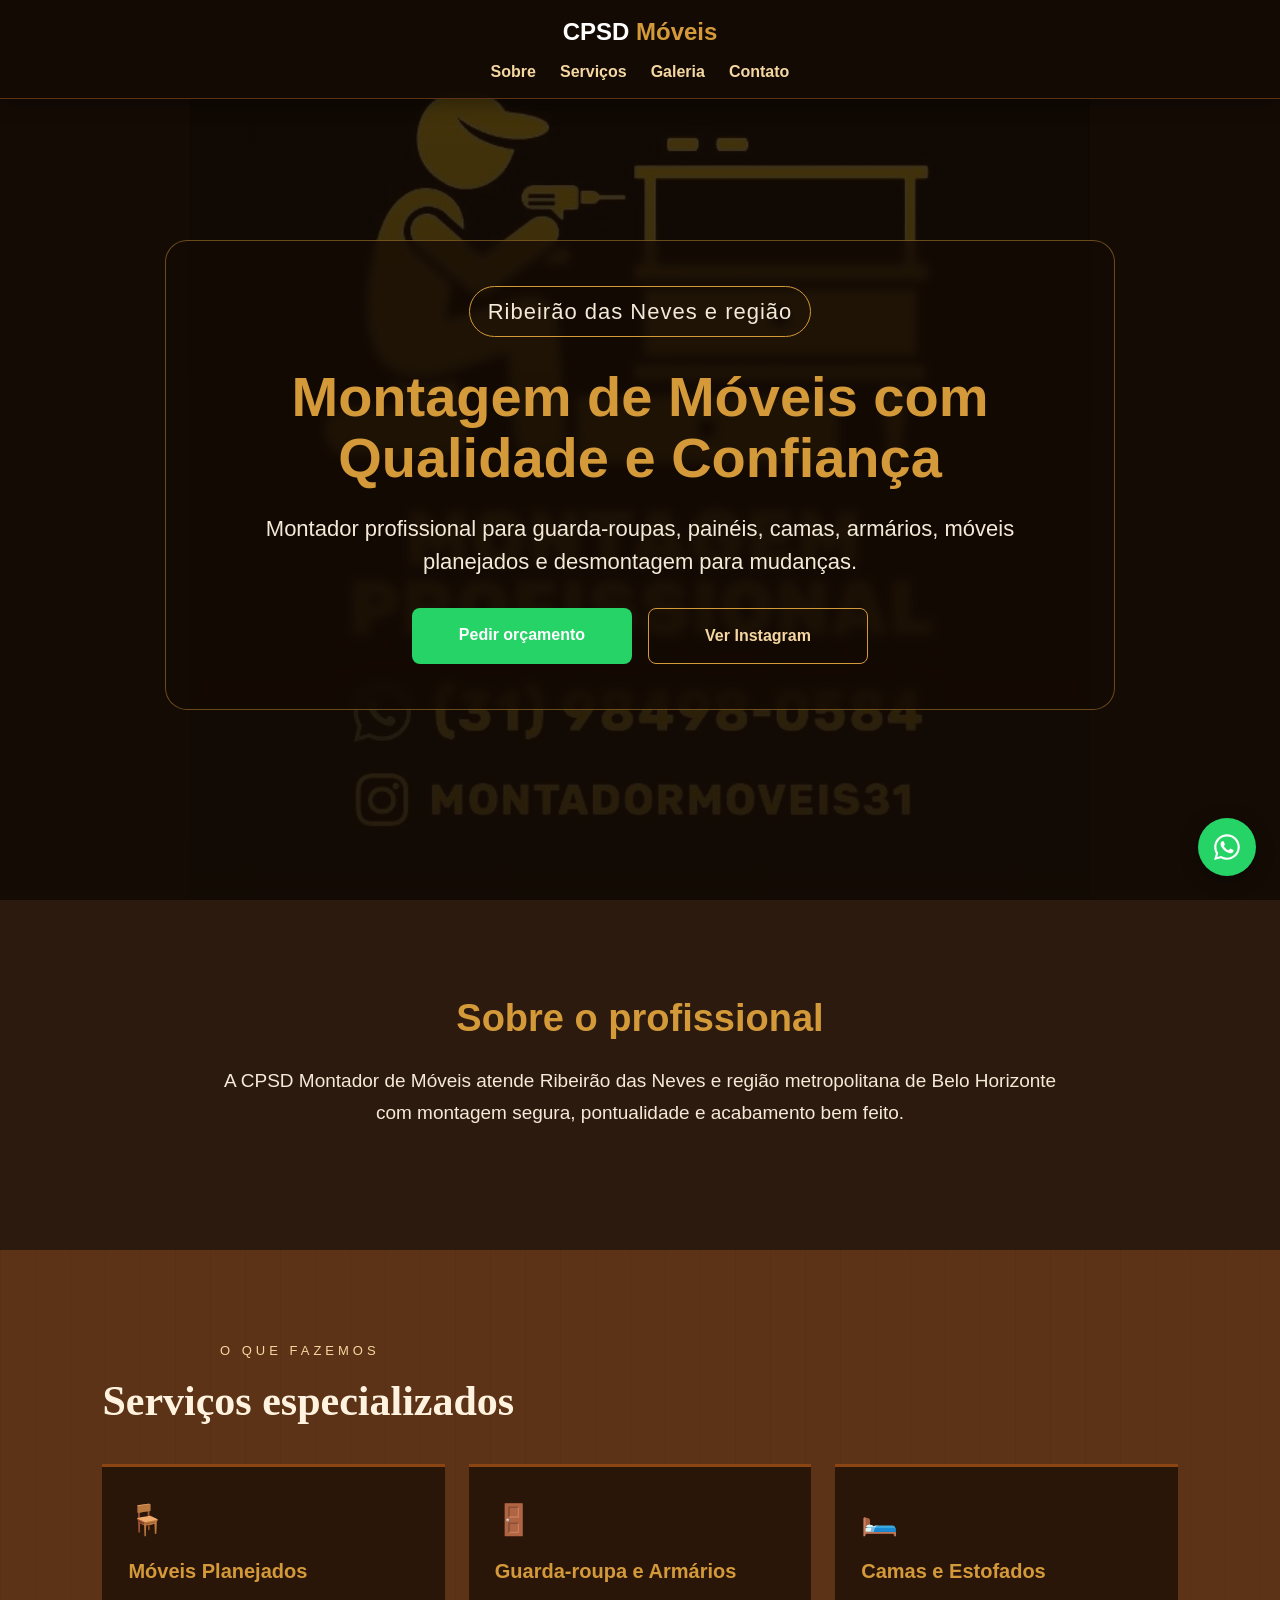
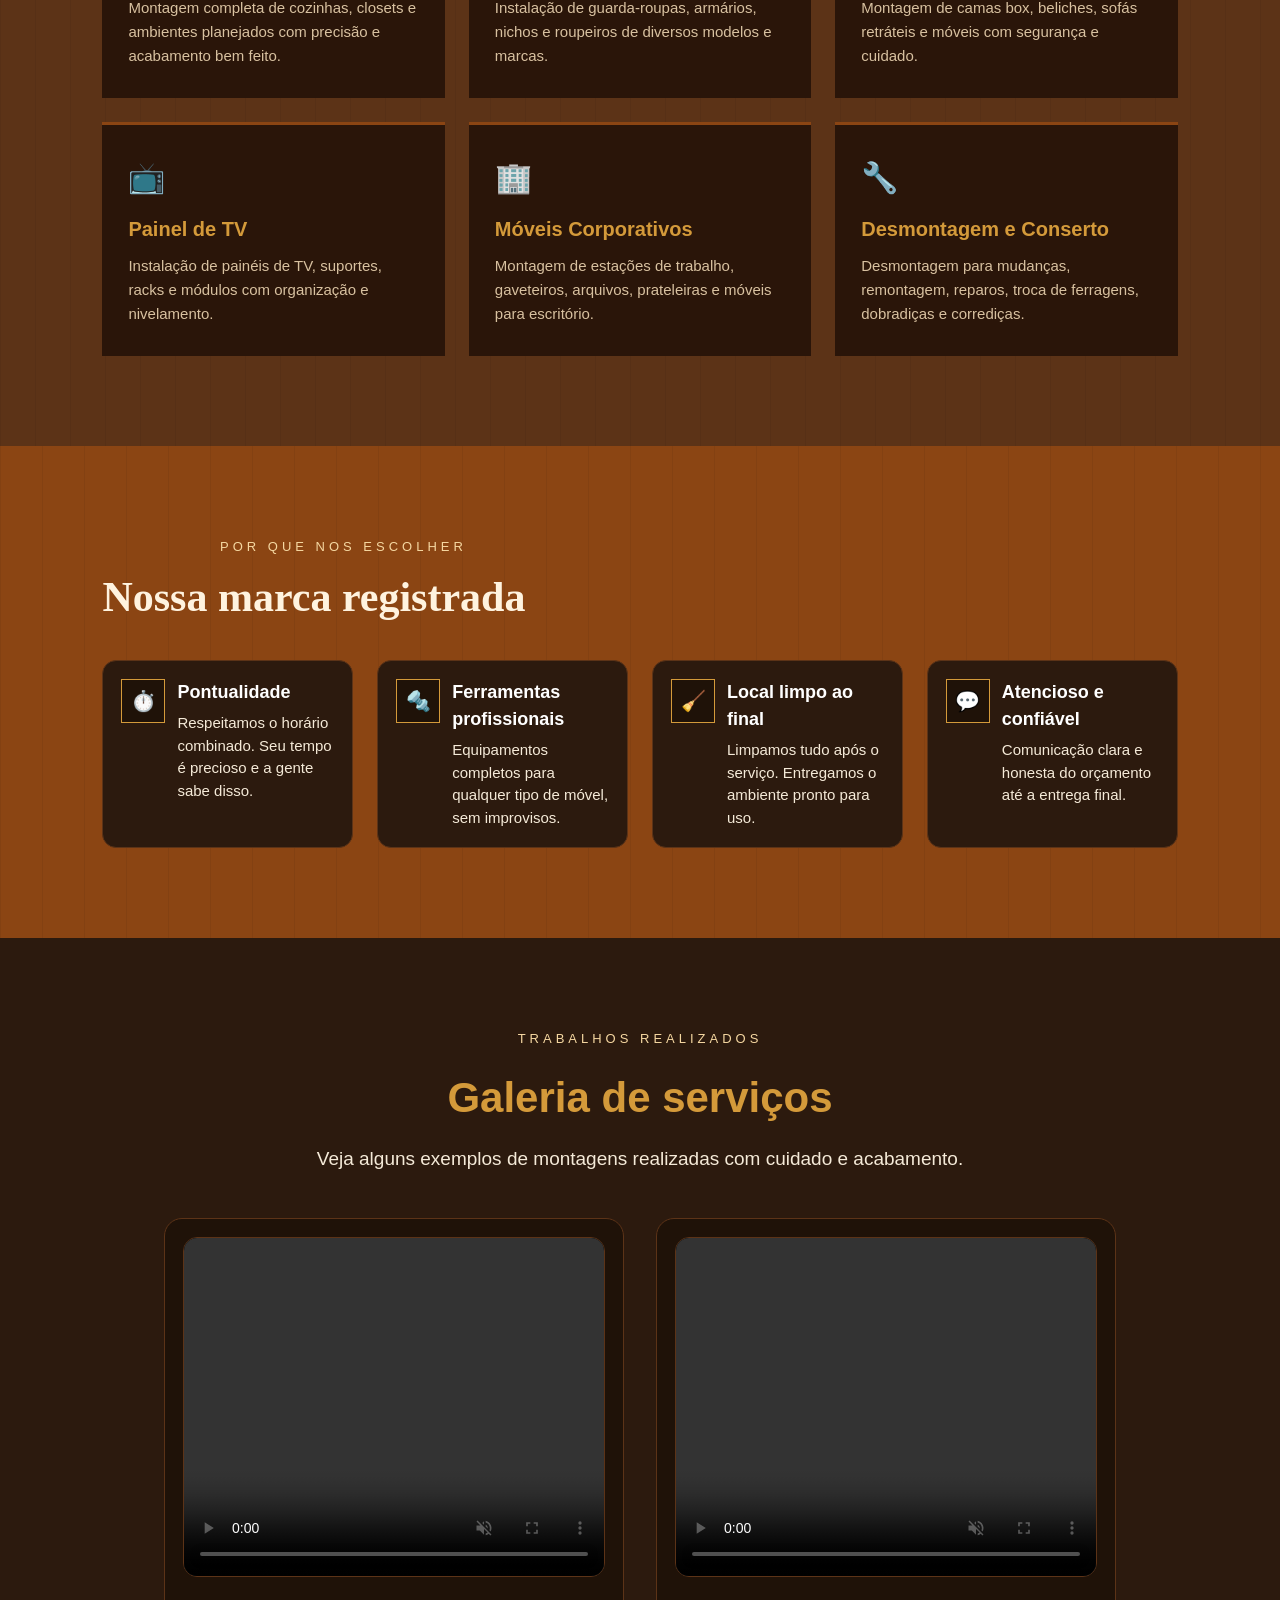
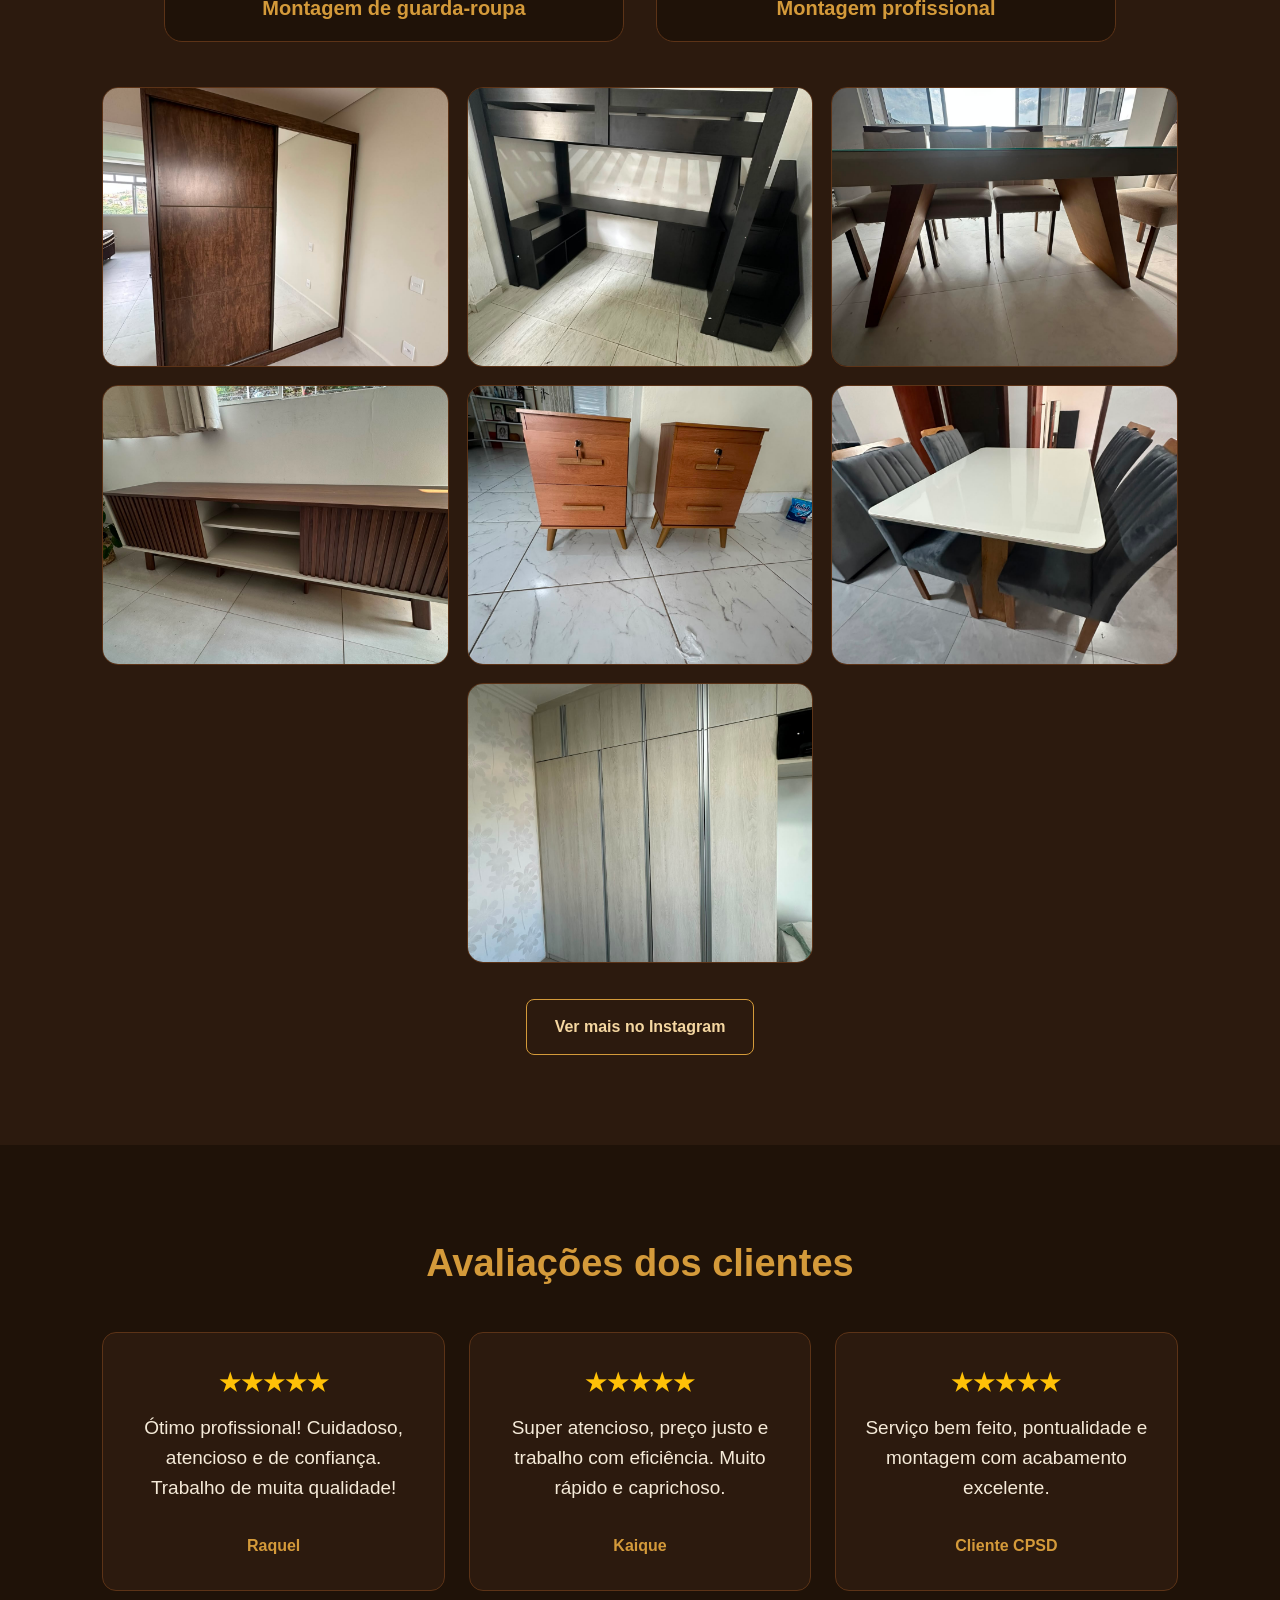
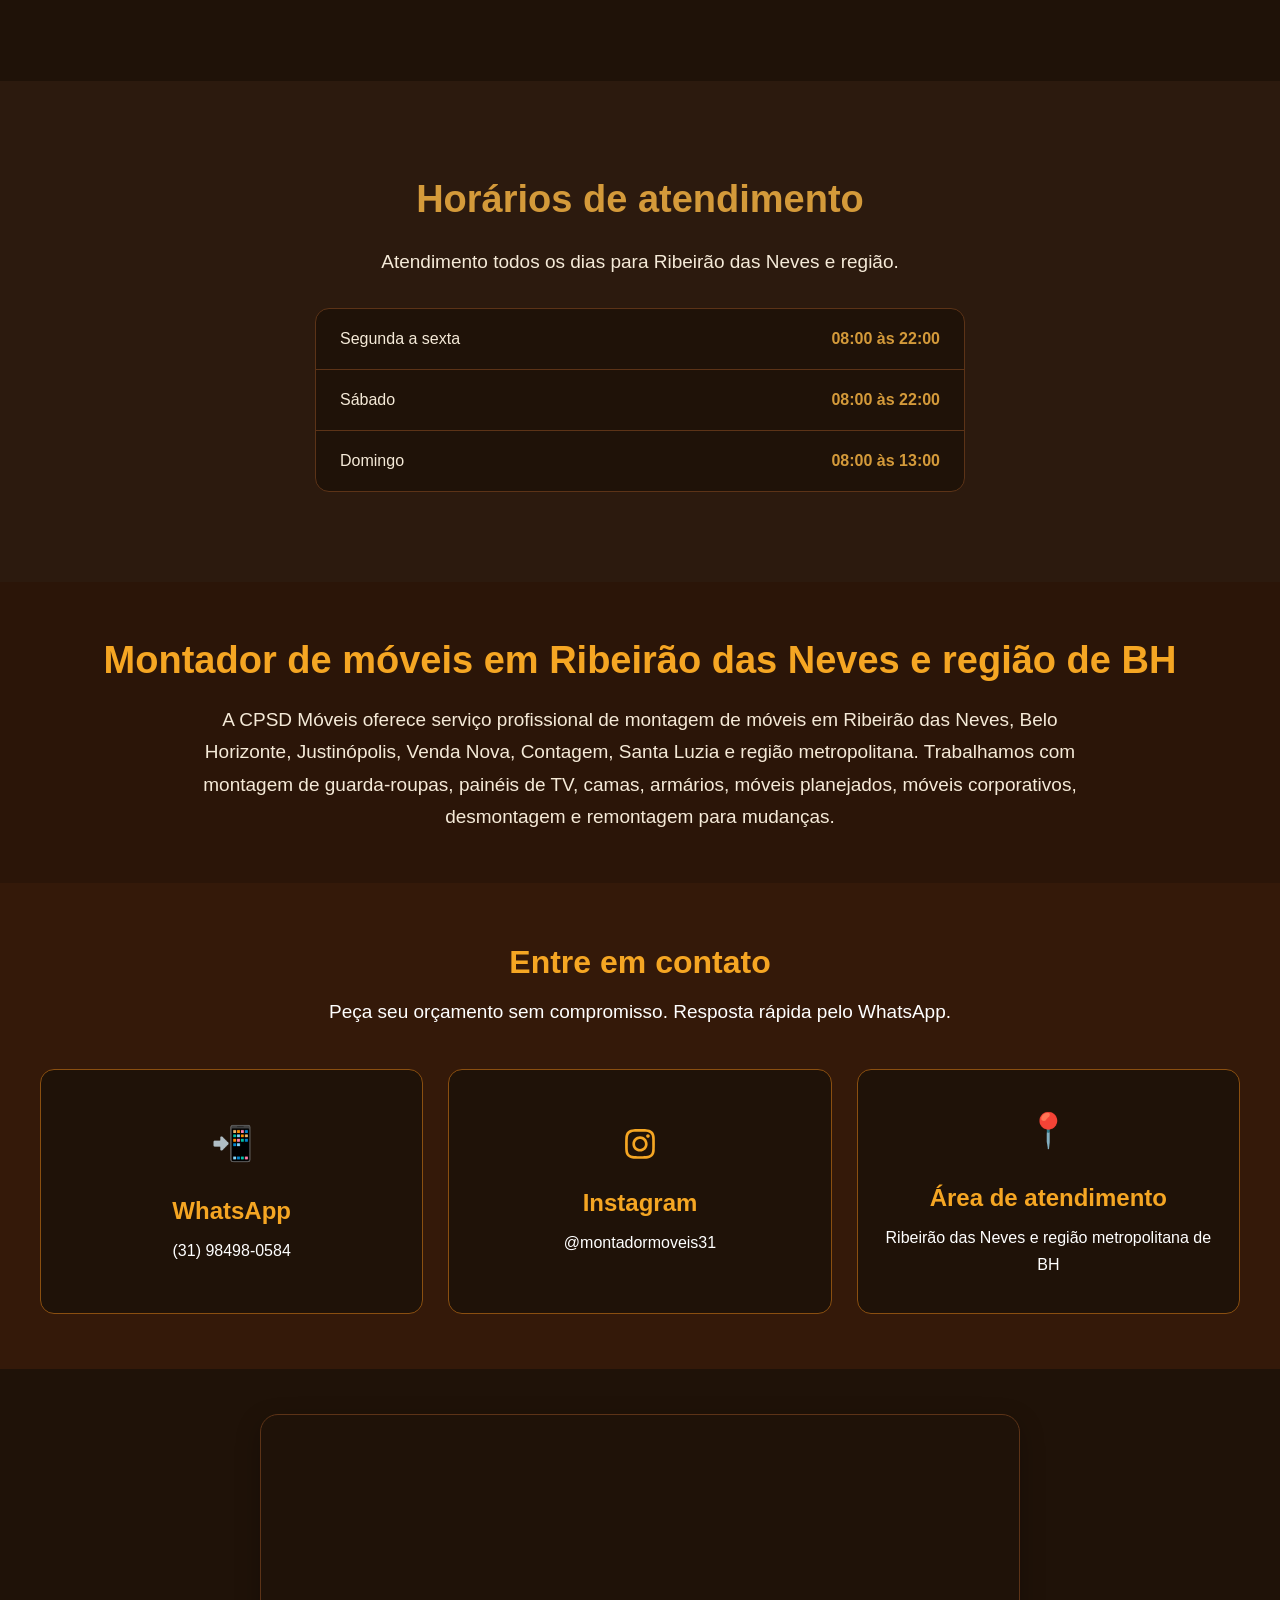
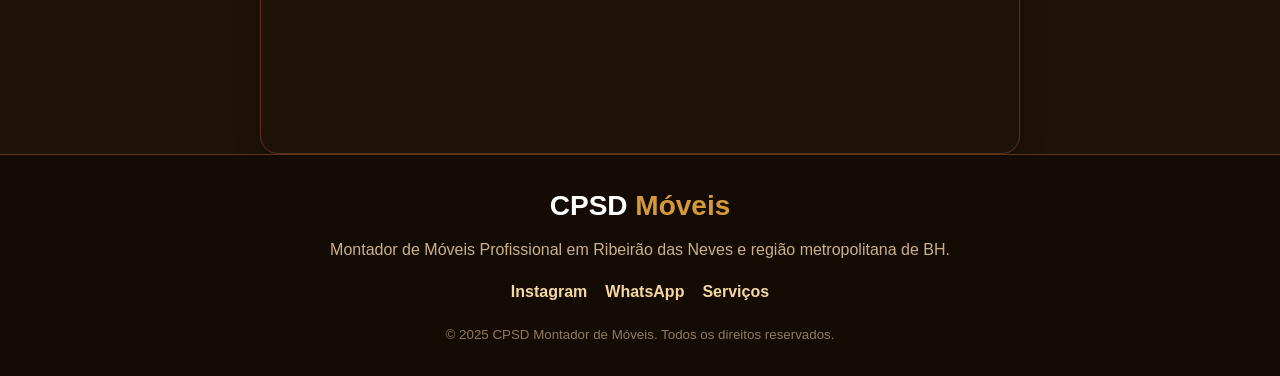
==== commit 0f167293: "Revert "Atualiza SEO para Belo Horizonte" This reverts commit 57962fa8dde540da591258206e9c7684ba7e78" ====
--- a/index.html
+++ b/index.html
@@ -3,7 +3,7 @@
 <head>
   <meta charset="UTF-8">
   <meta name="viewport" content="width=device-width, initial-scale=1.0">
-  <title>Montador de Móveis em Belo Horizonte e Região | CPF...</title>
+  <title>Montador de Móveis em Ribeirão das Neves | CPF...</title>
 
   <link rel="stylesheet" href="https://cdnjs.cloudflare.com/ajax/libs/font-awesome/6.5.0/css/all.min.css">
 
@@ -11,15 +11,15 @@
   
 <meta 
   name="description" 
-  content="Montador de móveis em Belo Horizonte e região metropolitana. Montagem de guarda-roupas, painéis, camas, armários, móveis planejados e desmontagem para mudanças."
+  content="Montador de móveis em Ribeirão das Neves e região metropolitana de BH. Montagem de guarda-roupas, painéis, camas, armários, móveis planejados e desmontagem para mudanças."
 >
 
-<meta name="keywords" content="montador de móveis, montagem de móveis, Belo Horizonte, montador de guarda-roupa, painel de TV, móveis planejados, CPSD móveis">
+<meta name="keywords" content="montador de móveis, montagem de móveis, Ribeirão das Neves, montador de guarda-roupa, painel de TV, móveis planejados, CPSD móveis">
 
 <meta name="author" content="CPSD Montador de Móveis">
 
 <meta property="og:title" content="CPSD Montador de Móveis">
-<meta property="og:description" content="Montagem de móveis em Belo Horizonte e região. Atendimento rápido pelo WhatsApp.">
+<meta property="og:description" content="Montagem de móveis em Ribeirão das Neves e região. Atendimento rápido pelo WhatsApp.">
 <meta property="og:type" content="website">
 <meta property="og:url" content="https://www.montadormoveiscpsd.com.br">
 
@@ -42,7 +42,7 @@
   <!-- INÍCIO -->
   <section class="hero">
     <div class="hero-texto">
-      <p class="etiqueta">Belo Horizonte e região</p>
+      <p class="etiqueta">Ribeirão das Neves e região</p>
 
       <h1>Montagem de Móveis com Qualidade e Confiança</h1>
 
@@ -76,8 +76,8 @@
     <h2>Sobre o profissional</h2>
 
     <p>
-      A CPSD Montador de Móveis atende Belo Horizonte e região metropolitana
-      com montagem segura, pontualidade e acabamento bem feito.
+      A CPSD Montador de Móveis atende Ribeirão das Neves e região metropolitana
+      de Belo Horizonte com montagem segura, pontualidade e acabamento bem feito.
     </p>
   </section>
 
@@ -253,7 +253,7 @@
   <!-- HORÁRIOS -->
   <section class="horarios">
     <h2>Horários de atendimento</h2>
-    <p>Atendimento todos os dias para Belo Horizonte e região.</p>
+    <p>Atendimento todos os dias para Ribeirão das Neves e região.</p>
 
     <div class="tabela-horarios">
       <div>
@@ -273,9 +273,9 @@
     </div>
   </section>
   <section class="seo-local">
-  <h2>Montador de móveis em Belo Horizonte e região de BH</h2>
+  <h2>Montador de móveis em Ribeirão das Neves e região de BH</h2>
   <p>
-    A CPSD Móveis oferece serviço profissional de montagem de móveis em Belo Horizonte,
+    A CPSD Móveis oferece serviço profissional de montagem de móveis em Ribeirão das Neves,
     Belo Horizonte, Justinópolis, Venda Nova, Contagem, Santa Luzia e região metropolitana.
     Trabalhamos com montagem de guarda-roupas, painéis de TV, camas, armários, móveis planejados,
     móveis corporativos, desmontagem e remontagem para mudanças.
@@ -311,7 +311,7 @@
     <div class="contato-card">
       <div class="contato-icone">📍</div>
       <h3>Área de atendimento</h3>
-      <p>Belo Horizonte e região metropolitana de BH</p>
+      <p>Ribeirão das Neves e região metropolitana de BH</p>
     </div>
 
   </div>
@@ -319,7 +319,7 @@
 
     <div class="mapa">
       <iframe
-        src="https://www.google.com/maps?q=Belo%20Horizonte%20MG&output=embed"
+        src="https://www.google.com/maps?q=Ribeir%C3%A3o%20das%20Neves%20MG&output=embed"
         loading="lazy"
         referrerpolicy="no-referrer-when-downgrade">
       </iframe>
@@ -332,7 +332,7 @@
       <h3>CPSD <span>Móveis</span></h3>
 
       <p>
-        Montador de Móveis Profissional em Belo Horizonte e região metropolitana de BH.
+        Montador de Móveis Profissional em Ribeirão das Neves e região metropolitana de BH.
       </p>
 
       <div class="footer-links">
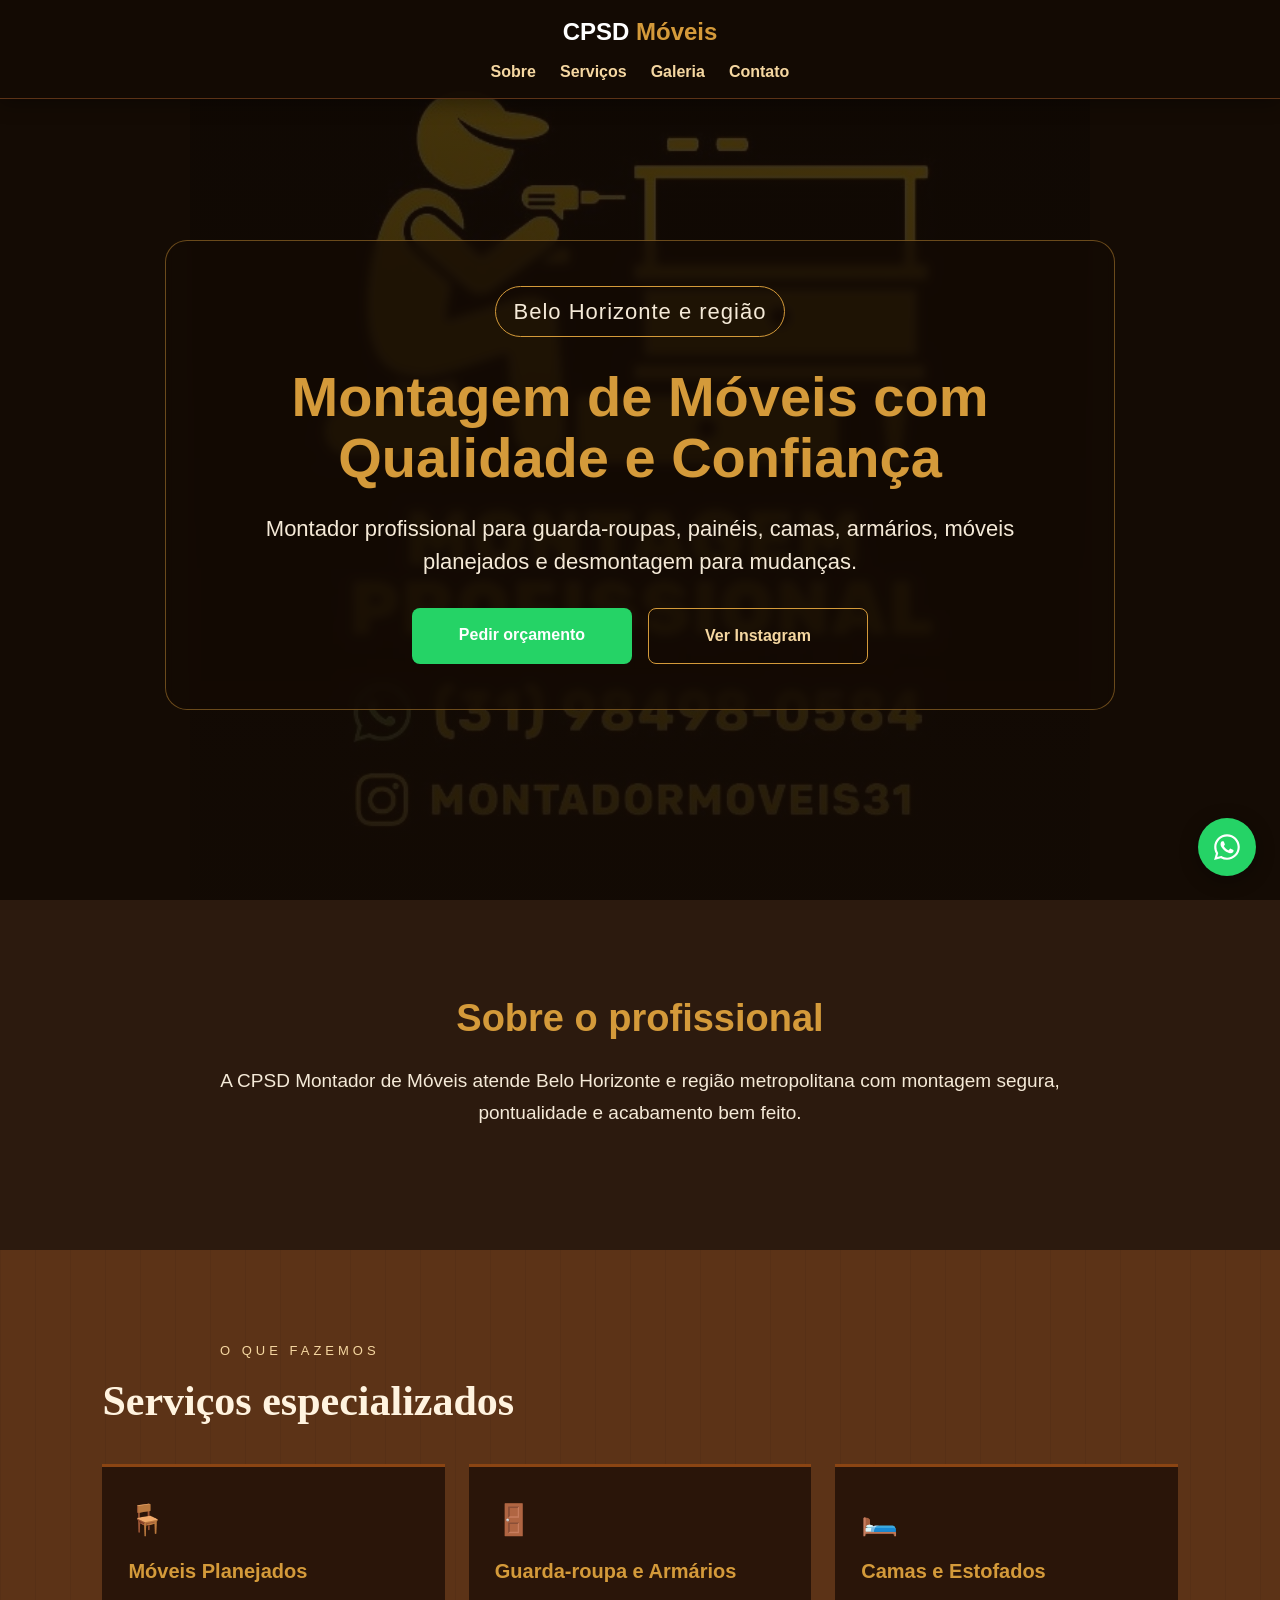
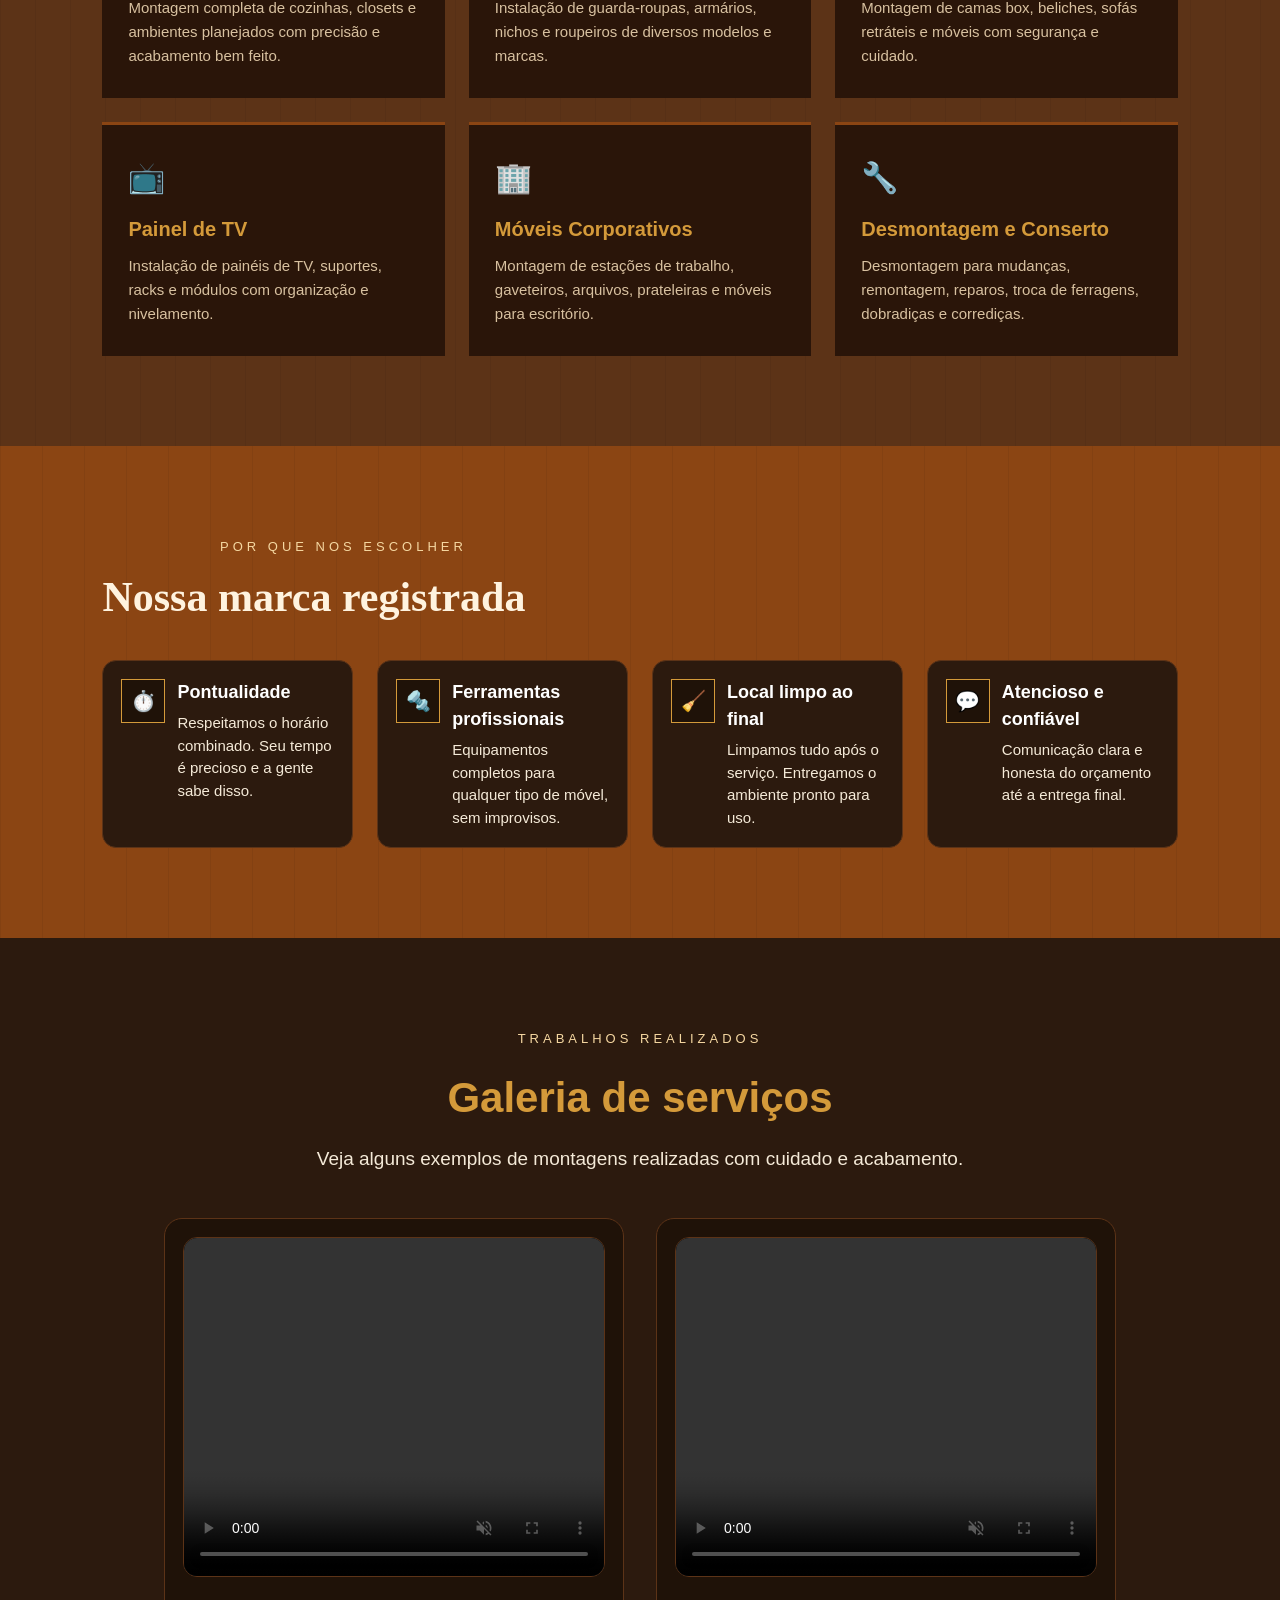
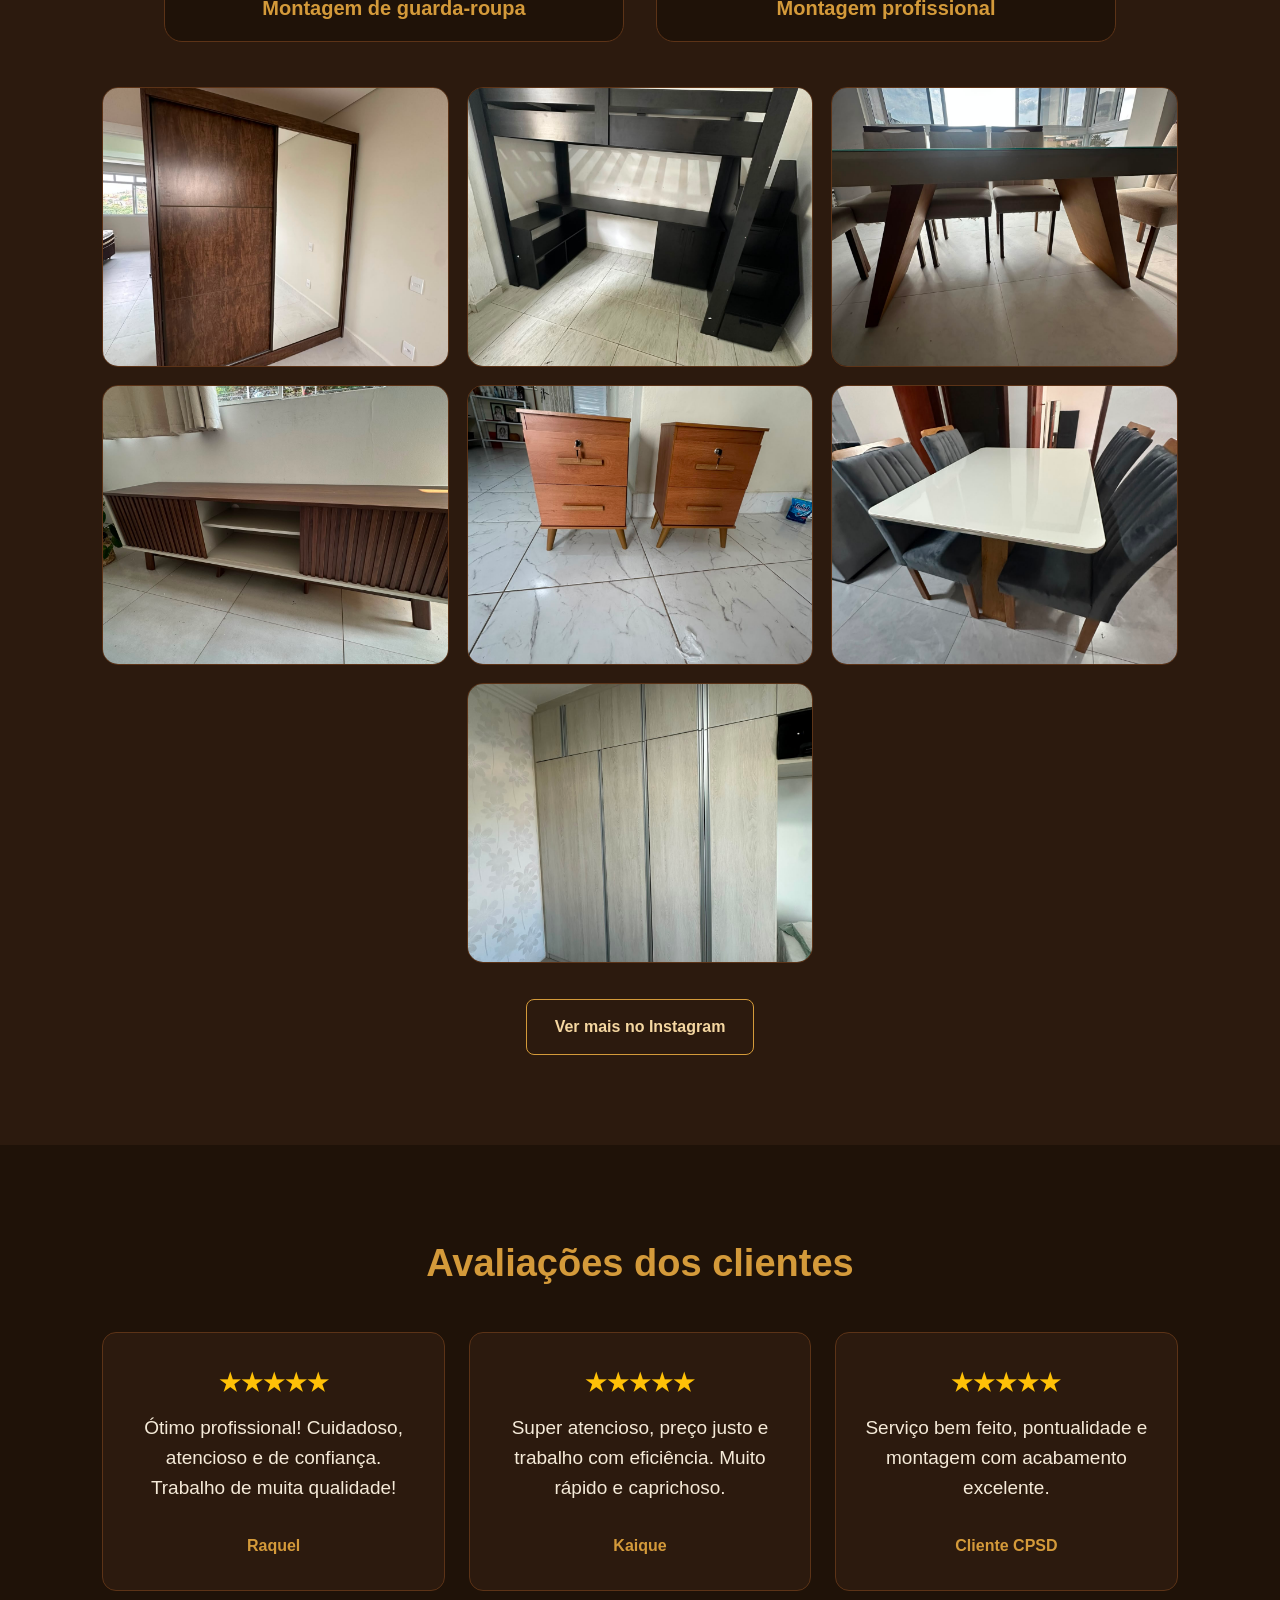
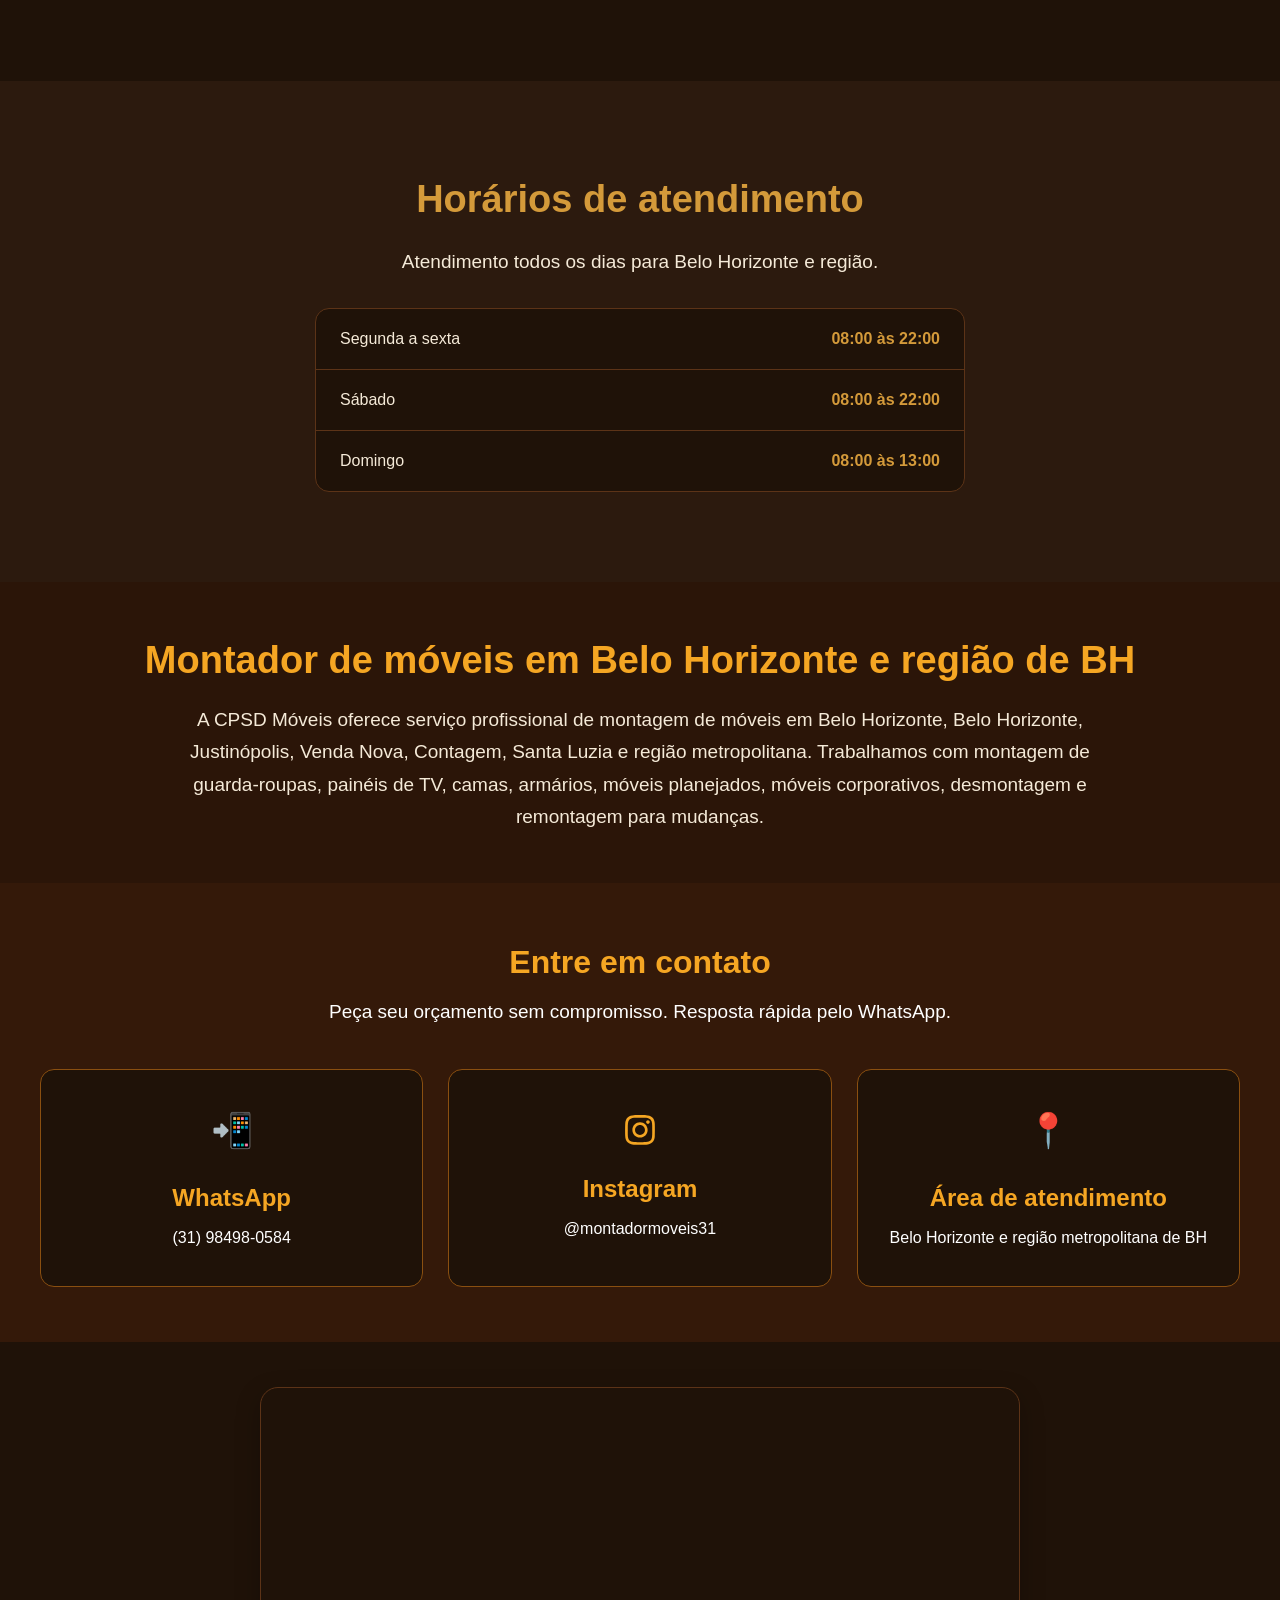
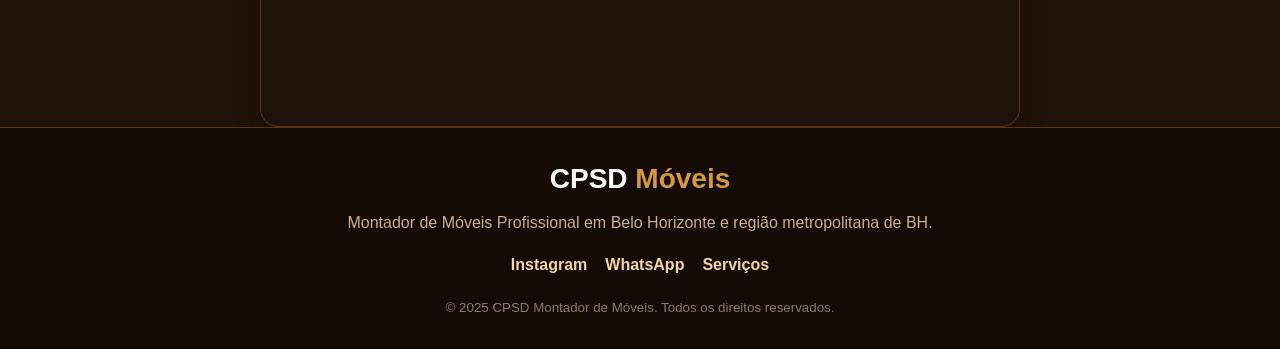
==== commit 6a56d5e0: "Atualiza contatos do site" ====
--- a/index.html
+++ b/index.html
@@ -3,7 +3,7 @@
 <head>
   <meta charset="UTF-8">
   <meta name="viewport" content="width=device-width, initial-scale=1.0">
-  <title>Montador de Móveis em Ribeirão das Neves | CPF...</title>
+  <title>Montador de Móveis em Belo Horizonte e Região | CPF...</title>
 
   <link rel="stylesheet" href="https://cdnjs.cloudflare.com/ajax/libs/font-awesome/6.5.0/css/all.min.css">
 
@@ -11,15 +11,15 @@
   
 <meta 
   name="description" 
-  content="Montador de móveis em Ribeirão das Neves e região metropolitana de BH. Montagem de guarda-roupas, painéis, camas, armários, móveis planejados e desmontagem para mudanças."
+  content="Montador de móveis em Belo Horizonte e região metropolitana. Montagem de guarda-roupas, painéis, camas, armários, móveis planejados e desmontagem para mudanças."
 >
 
-<meta name="keywords" content="montador de móveis, montagem de móveis, Ribeirão das Neves, montador de guarda-roupa, painel de TV, móveis planejados, CPSD móveis">
+<meta name="keywords" content="montador de móveis, montagem de móveis, Belo Horizonte, montador de guarda-roupa, painel de TV, móveis planejados, CPSD móveis">
 
 <meta name="author" content="CPSD Montador de Móveis">
 
 <meta property="og:title" content="CPSD Montador de Móveis">
-<meta property="og:description" content="Montagem de móveis em Ribeirão das Neves e região. Atendimento rápido pelo WhatsApp.">
+<meta property="og:description" content="Montagem de móveis em Belo Horizonte e região. Atendimento rápido pelo WhatsApp.">
 <meta property="og:type" content="website">
 <meta property="og:url" content="https://www.montadormoveiscpsd.com.br">
 
@@ -42,7 +42,7 @@
   <!-- INÍCIO -->
   <section class="hero">
     <div class="hero-texto">
-      <p class="etiqueta">Ribeirão das Neves e região</p>
+      <p class="etiqueta">Belo Horizonte e região</p>
 
       <h1>Montagem de Móveis com Qualidade e Confiança</h1>
 
@@ -76,8 +76,8 @@
     <h2>Sobre o profissional</h2>
 
     <p>
-      A CPSD Montador de Móveis atende Ribeirão das Neves e região metropolitana
-      de Belo Horizonte com montagem segura, pontualidade e acabamento bem feito.
+      A CPSD Montador de Móveis atende Belo Horizonte e região metropolitana
+      com montagem segura, pontualidade e acabamento bem feito.
     </p>
   </section>
 
@@ -253,7 +253,7 @@
   <!-- HORÁRIOS -->
   <section class="horarios">
     <h2>Horários de atendimento</h2>
-    <p>Atendimento todos os dias para Ribeirão das Neves e região.</p>
+    <p>Atendimento todos os dias para Belo Horizonte e região.</p>
 
     <div class="tabela-horarios">
       <div>
@@ -273,9 +273,9 @@
     </div>
   </section>
   <section class="seo-local">
-  <h2>Montador de móveis em Ribeirão das Neves e região de BH</h2>
+  <h2>Montador de móveis em Belo Horizonte e região de BH</h2>
   <p>
-    A CPSD Móveis oferece serviço profissional de montagem de móveis em Ribeirão das Neves,
+    A CPSD Móveis oferece serviço profissional de montagem de móveis em Belo Horizonte,
     Belo Horizonte, Justinópolis, Venda Nova, Contagem, Santa Luzia e região metropolitana.
     Trabalhamos com montagem de guarda-roupas, painéis de TV, camas, armários, móveis planejados,
     móveis corporativos, desmontagem e remontagem para mudanças.
@@ -311,7 +311,7 @@
     <div class="contato-card">
       <div class="contato-icone">📍</div>
       <h3>Área de atendimento</h3>
-      <p>Ribeirão das Neves e região metropolitana de BH</p>
+      <p>Belo Horizonte e região metropolitana de BH</p>
     </div>
 
   </div>
@@ -319,7 +319,7 @@
 
     <div class="mapa">
       <iframe
-        src="https://www.google.com/maps?q=Ribeir%C3%A3o%20das%20Neves%20MG&output=embed"
+        src="https://www.google.com/maps?q=Belo%20Horizonte%20MG&output=embed"
         loading="lazy"
         referrerpolicy="no-referrer-when-downgrade">
       </iframe>
@@ -332,7 +332,7 @@
       <h3>CPSD <span>Móveis</span></h3>
 
       <p>
-        Montador de Móveis Profissional em Ribeirão das Neves e região metropolitana de BH.
+        Montador de Móveis Profissional em Belo Horizonte e região metropolitana de BH.
       </p>
 
       <div class="footer-links">
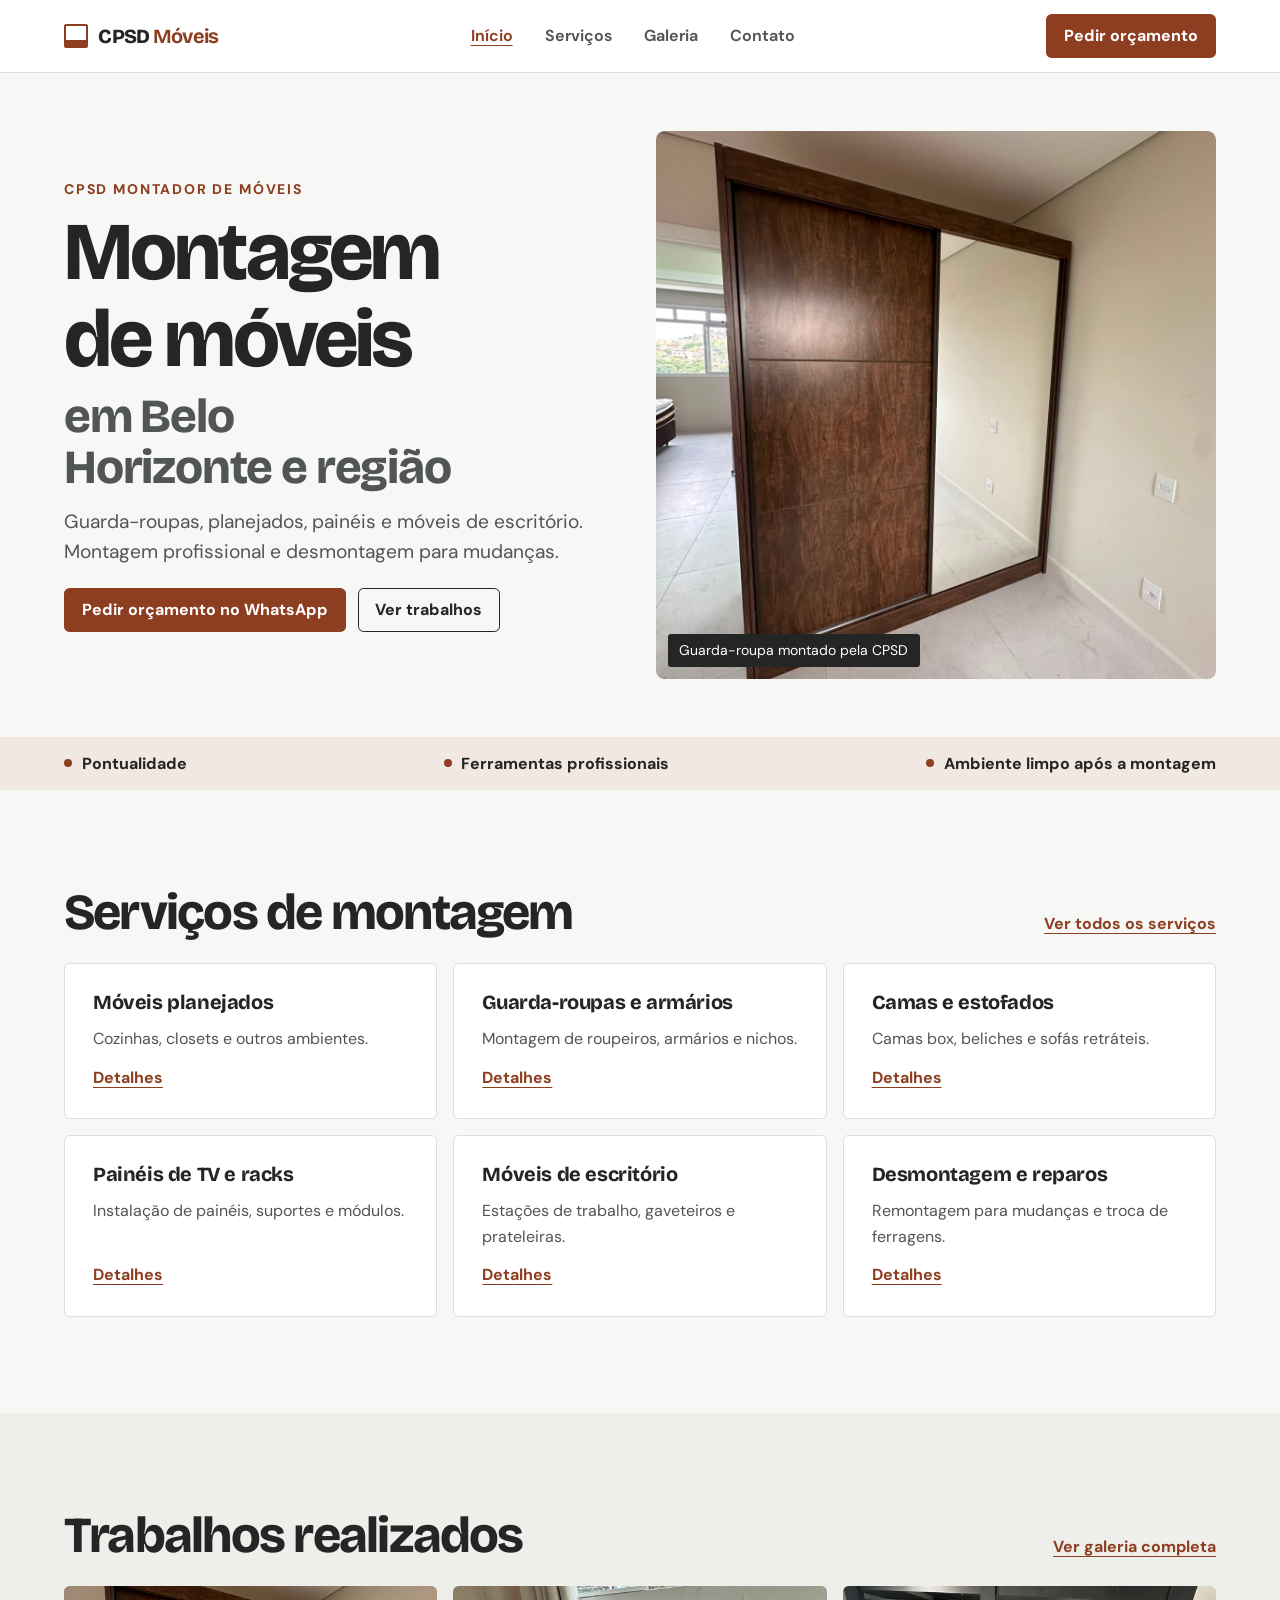
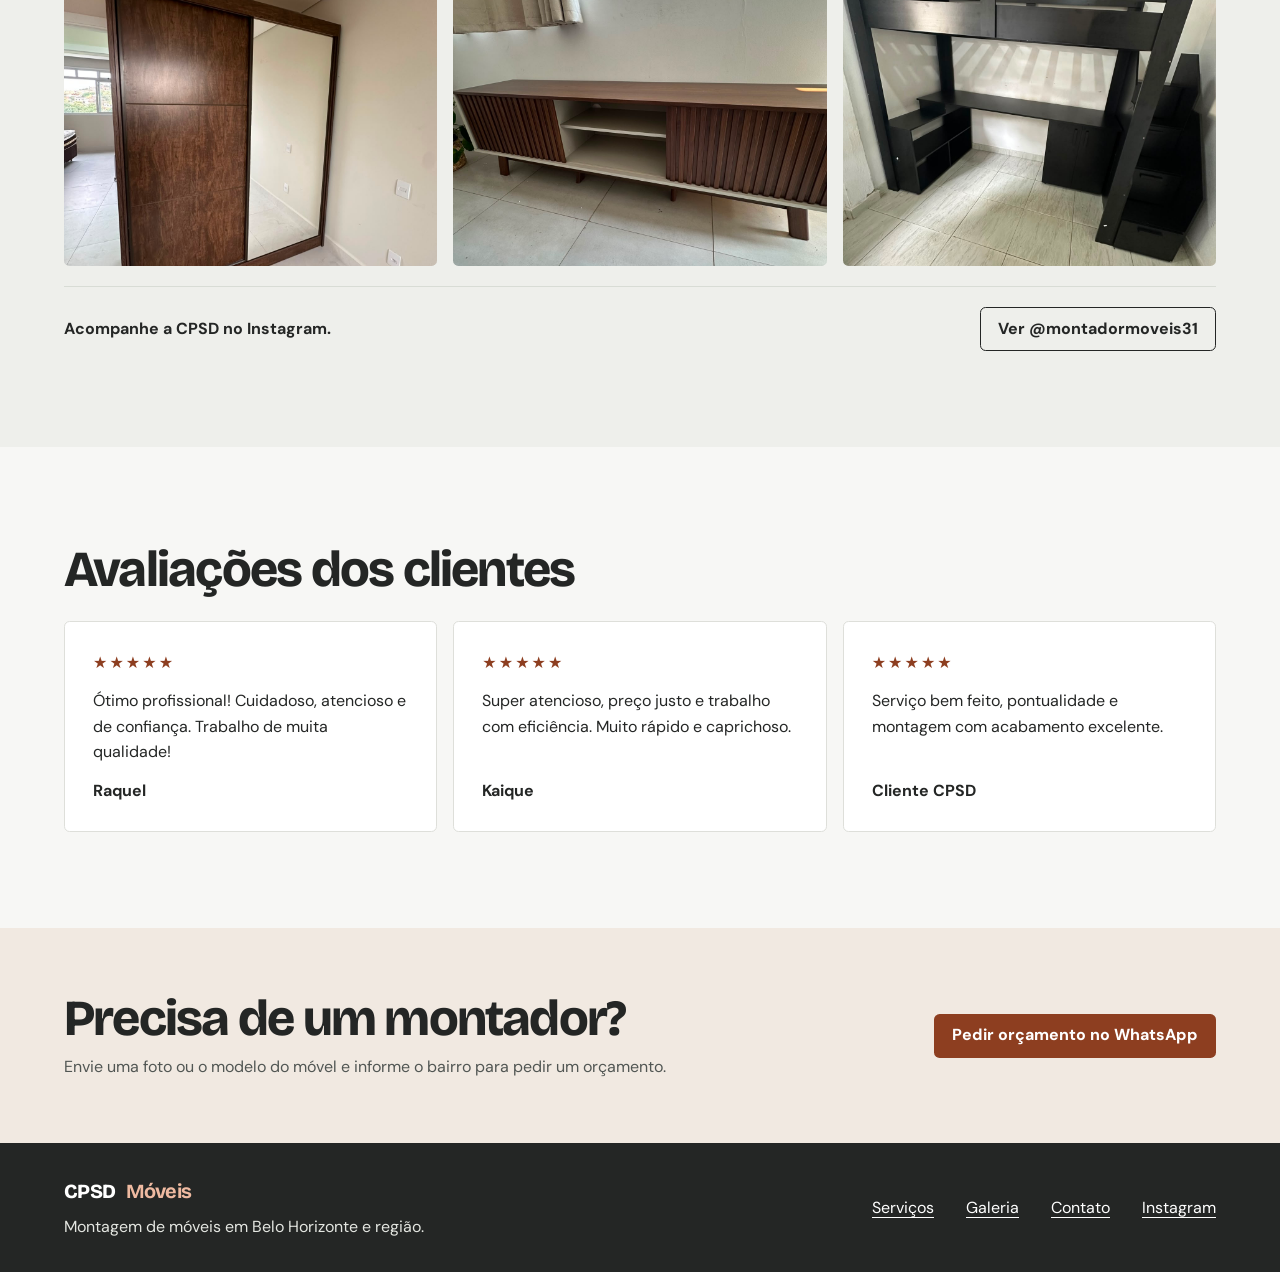
==== commit fa38812d: "Moderniza o site da CPSD Móveis" ====
--- a/index.html
+++ b/index.html
@@ -1,362 +1,107 @@
-<!DOCTYPE html>
+<!doctype html>
 <html lang="pt-BR">
 <head>
-  <meta charset="UTF-8">
-  <meta name="viewport" content="width=device-width, initial-scale=1.0">
-  <title>Montador de Móveis em Belo Horizonte e Região | CPF...</title>
-
-  <link rel="stylesheet" href="https://cdnjs.cloudflare.com/ajax/libs/font-awesome/6.5.0/css/all.min.css">
-
-  <link rel="stylesheet" href="style.css">
-  
-<meta 
-  name="description" 
-  content="Montador de móveis em Belo Horizonte e região metropolitana. Montagem de guarda-roupas, painéis, camas, armários, móveis planejados e desmontagem para mudanças."
->
-
-<meta name="keywords" content="montador de móveis, montagem de móveis, Belo Horizonte, montador de guarda-roupa, painel de TV, móveis planejados, CPSD móveis">
-
-<meta name="author" content="CPSD Montador de Móveis">
-
-<meta property="og:title" content="CPSD Montador de Móveis">
-<meta property="og:description" content="Montagem de móveis em Belo Horizonte e região. Atendimento rápido pelo WhatsApp.">
-<meta property="og:type" content="website">
-<meta property="og:url" content="https://www.montadormoveiscpsd.com.br">
-
-<link rel="stylesheet" href="style.css">
+  <meta charset="utf-8">
+  <meta name="viewport" content="width=device-width, initial-scale=1">
+  <meta name="theme-color" content="#f7f7f5">
+  <title>Montador de móveis em Belo Horizonte | CPSD Móveis</title>
+  <meta name="description" content="Montagem e desmontagem de móveis em Belo Horizonte e região. Guarda-roupas, planejados, painéis e móveis de escritório. Orçamento pelo WhatsApp.">
+  <link rel="canonical" href="https://www.montadormoveiscpsd.com.br/">
+  <link rel="preconnect" href="https://fonts.googleapis.com">
+  <link rel="preconnect" href="https://fonts.gstatic.com" crossorigin>
+  <link rel="stylesheet" href="https://fonts.googleapis.com/css2?family=Bricolage+Grotesque:wght@700..800&amp;family=DM+Sans:wght@400..800&amp;display=swap">
+  <link rel="stylesheet" href="./style.css">
+  <meta property="og:locale" content="pt_BR">
+  <meta property="og:type" content="website">
+  <meta property="og:title" content="Montador de móveis em Belo Horizonte | CPSD Móveis">
+  <meta property="og:description" content="Montagem e desmontagem de móveis em Belo Horizonte e região. Guarda-roupas, planejados, painéis e móveis de escritório. Orçamento pelo WhatsApp.">
+  <meta property="og:url" content="https://www.montadormoveiscpsd.com.br/">
+  <meta property="og:image" content="https://www.montadormoveiscpsd.com.br/assets/galeria-1.jpg">
+  <meta property="og:image:alt" content="Guarda-roupa de madeira com porta espelhada">
+  <meta name="twitter:card" content="summary_large_image">
+  <script type="application/ld+json">
+{
+  "@context": "https://schema.org",
+  "@type": "LocalBusiness",
+  "@id": "https://www.montadormoveiscpsd.com.br/#cpsd",
+  "name": "CPSD Montador de Móveis",
+  "url": "https://www.montadormoveiscpsd.com.br/",
+  "image": "https://www.montadormoveiscpsd.com.br/assets/galeria-1.jpg",
+  "telephone": "+55 31 98498-0584",
+  "areaServed": [
+    "Belo Horizonte",
+    "Venda Nova",
+    "Justinópolis",
+    "Contagem",
+    "Santa Luzia"
+  ],
+  "sameAs": [
+    "https://www.instagram.com/montadormoveis31/"
+  ]
+}
+  </script>
 </head>
 <body>
-
-  <!-- TOPO -->
-  <header class="topo">
-    <div class="logo">CPSD <span>Móveis</span></div>
-
-<nav>
-  <a href="#sobre">Sobre</a>
-  <a href="#servicos">Serviços</a>
-  <a href="#galeria">Galeria</a>
-  <a href="#contato">Contato</a>
-</nav>
+  <a class="skip-link" href="#conteudo">Pular para o conteúdo</a>
+  <header class="site-header">
+    <div class="wrap header-layout">
+      <a class="brand" href="./"><span class="brand-mark" aria-hidden="true"></span><span>CPSD <strong>Móveis</strong></span></a>
+      <nav aria-label="Navegação principal">
+        <a href="./" aria-current="page">Início</a>
+        <a href="./servicos/">Serviços</a>
+        <a href="./galeria/">Galeria</a>
+        <a href="./contato/">Contato</a>
+      </nav>
+      <a class="button primary" href="https://wa.me/5531984980584?text=Ol%C3%A1!%20Gostaria%20de%20um%20or%C3%A7amento%20para%20montagem%20de%20m%C3%B3veis.">Pedir orçamento</a>
+    </div>
   </header>
-
-  <!-- INÍCIO -->
-  <section class="hero">
-    <div class="hero-texto">
-      <p class="etiqueta">Belo Horizonte e região</p>
-
-      <h1>Montagem de Móveis com Qualidade e Confiança</h1>
-
-      <p>
-        Montador profissional para guarda-roupas, painéis, camas, armários,
-        móveis planejados e desmontagem para mudanças.
-      </p>
-
-      <div class="botoes">
-        <a 
-          class="btn principal" 
-          href="https://wa.me/5531984980584?text=Olá! Gostaria de um orçamento." 
-          target="_blank"
-        >
-          Pedir orçamento
-        </a>
-
-        <a 
-          class="btn secundario" 
-          href="https://www.instagram.com/montadormoveis31" 
-          target="_blank"
-        >
-          Ver Instagram
-        </a>
+  <main id="conteudo" tabindex="-1">
+    <section class="hero">
+      <div class="wrap hero-layout">
+        <div class="hero-copy">
+          <p class="eyebrow">CPSD Montador de Móveis</p>
+          <h1>Montagem de móveis <span>em Belo Horizonte e região</span></h1>
+          <p>Guarda-roupas, planejados, painéis e móveis de escritório. Montagem profissional e desmontagem para mudanças.</p>
+          <div class="actions"><a class="button primary" href="https://wa.me/5531984980584?text=Ol%C3%A1!%20Gostaria%20de%20um%20or%C3%A7amento%20para%20montagem%20de%20m%C3%B3veis.">Pedir orçamento no WhatsApp</a><a class="button secondary" href="./galeria/">Ver trabalhos</a></div>
+        </div>
+        <figure class="hero-photo"><img src="assets/galeria-1.jpg" alt="Guarda-roupa de madeira com porta espelhada" fetchpriority="high"><figcaption>Guarda-roupa montado pela CPSD</figcaption></figure>
       </div>
-    </div>
-  </section>
-
-  <!-- SOBRE -->
-  <section id="sobre" class="sobre">
-    <h2>Sobre o profissional</h2>
-
-    <p>
-      A CPSD Montador de Móveis atende Belo Horizonte e região metropolitana
-      com montagem segura, pontualidade e acabamento bem feito.
-    </p>
-  </section>
-
-  <!-- SERVIÇOS ESPECIALIZADOS -->
-  <section id="servicos" class="servicos-especializados">
-    <div class="servicos-conteudo">
-      <p class="section-label">O que fazemos</p>
-      <h2>Serviços especializados</h2>
-
-      <div class="servicos-grid">
-        <div class="servico-card">
-          <span>🪑</span>
-          <h3>Móveis Planejados</h3>
-          <p>Montagem completa de cozinhas, closets e ambientes planejados com precisão e acabamento bem feito.</p>
-        </div>
-
-        <div class="servico-card">
-          <span>🚪</span>
-          <h3>Guarda-roupa e Armários</h3>
-          <p>Instalação de guarda-roupas, armários, nichos e roupeiros de diversos modelos e marcas.</p>
-        </div>
-
-        <div class="servico-card">
-          <span>🛏️</span>
-          <h3>Camas e Estofados</h3>
-          <p>Montagem de camas box, beliches, sofás retráteis e móveis com segurança e cuidado.</p>
-        </div>
-
-        <div class="servico-card">
-          <span>📺</span>
-          <h3>Painel de TV</h3>
-          <p>Instalação de painéis de TV, suportes, racks e módulos com organização e nivelamento.</p>
-        </div>
-
-        <div class="servico-card">
-          <span>🏢</span>
-          <h3>Móveis Corporativos</h3>
-          <p>Montagem de estações de trabalho, gaveteiros, arquivos, prateleiras e móveis para escritório.</p>
-        </div>
-
-        <div class="servico-card">
-          <span>🔧</span>
-          <h3>Desmontagem e Conserto</h3>
-          <p>Desmontagem para mudanças, remontagem, reparos, troca de ferragens, dobradiças e corrediças.</p>
-        </div>
+    </section>
+    <section class="benefits" id="sobre" aria-label="Sobre o atendimento da CPSD">
+      <ul class="wrap"><li>Pontualidade</li><li>Ferramentas profissionais</li><li>Ambiente limpo após a montagem</li></ul>
+    </section>
+    <section class="wrap section" id="servicos">
+      <div class="section-heading"><h2>Serviços de montagem</h2><a class="text-link" href="./servicos/">Ver todos os serviços</a></div>
+      <div class="service-grid">
+        <article class="service-card" id="previa-planejados"><h3>Móveis planejados</h3><p>Cozinhas, closets e outros ambientes.</p><a class="text-link" href="./servicos/#planejados">Detalhes<span class="sr-only"> sobre móveis planejados</span></a></article>
+        <article class="service-card" id="previa-armarios"><h3>Guarda-roupas e armários</h3><p>Montagem de roupeiros, armários e nichos.</p><a class="text-link" href="./servicos/#armarios">Detalhes<span class="sr-only"> sobre guarda-roupas e armários</span></a></article>
+        <article class="service-card" id="previa-camas"><h3>Camas e estofados</h3><p>Camas box, beliches e sofás retráteis.</p><a class="text-link" href="./servicos/#camas">Detalhes<span class="sr-only"> sobre camas e estofados</span></a></article>
+        <article class="service-card" id="previa-paineis"><h3>Painéis de TV e racks</h3><p>Instalação de painéis, suportes e módulos.</p><a class="text-link" href="./servicos/#paineis">Detalhes<span class="sr-only"> sobre painéis de tv e racks</span></a></article>
+        <article class="service-card" id="previa-corporativos"><h3>Móveis de escritório</h3><p>Estações de trabalho, gaveteiros e prateleiras.</p><a class="text-link" href="./servicos/#corporativos">Detalhes<span class="sr-only"> sobre móveis de escritório</span></a></article>
+        <article class="service-card" id="previa-reparos"><h3>Desmontagem e reparos</h3><p>Remontagem para mudanças e troca de ferragens.</p><a class="text-link" href="./servicos/#reparos">Detalhes<span class="sr-only"> sobre desmontagem e reparos</span></a></article>
       </div>
-    </div>
-  </section>
-
-  <!-- DIFERENCIAIS -->
-  <section class="diferenciais">
-    <div class="diferenciais-conteudo">
-      <p class="section-label">Por que nos escolher</p>
-      <h2>Nossa marca registrada</h2>
-
-      <div class="diferenciais-grid">
-        <div class="diferencial-item">
-          <div class="diferencial-icon">⏱️</div>
-          <div>
-            <h3>Pontualidade</h3>
-            <p>Respeitamos o horário combinado. Seu tempo é precioso e a gente sabe disso.</p>
-          </div>
-        </div>
-
-        <div class="diferencial-item">
-          <div class="diferencial-icon">🔩</div>
-          <div>
-            <h3>Ferramentas profissionais</h3>
-            <p>Equipamentos completos para qualquer tipo de móvel, sem improvisos.</p>
-          </div>
-        </div>
-
-        <div class="diferencial-item">
-          <div class="diferencial-icon">🧹</div>
-          <div>
-            <h3>Local limpo ao final</h3>
-            <p>Limpamos tudo após o serviço. Entregamos o ambiente pronto para uso.</p>
-          </div>
-        </div>
-
-        <div class="diferencial-item">
-          <div class="diferencial-icon">💬</div>
-          <div>
-            <h3>Atencioso e confiável</h3>
-            <p>Comunicação clara e honesta do orçamento até a entrega final.</p>
-          </div>
-        </div>
+    </section>
+    <section class="portfolio" id="galeria">
+      <div class="wrap section"><div class="section-heading"><h2>Trabalhos realizados</h2><a class="text-link" href="./galeria/">Ver galeria completa</a></div>
+        <div class="photo-grid"><a href="./galeria/#foto-1"><img src="assets/galeria-1.jpg" alt="Guarda-roupa de madeira com porta espelhada" loading="lazy" decoding="async"></a><a href="./galeria/#foto-4"><img src="assets/galeria-4.jpg" alt="Rack de madeira com portas ripadas" loading="lazy" decoding="async"></a><a href="./galeria/#foto-2"><img src="assets/galeria-2.jpg" alt="Beliche com bancada e nichos integrados" loading="lazy" decoding="async"></a></div>
+        <div class="social"><p>Acompanhe a CPSD no Instagram.</p><a class="button secondary" href="https://www.instagram.com/montadormoveis31/">Ver @montadormoveis31</a></div>
       </div>
-    </div>
-  </section>
-
-<!-- GALERIA -->
-<section id="galeria" class="galeria">
-  <p class="section-label">Trabalhos realizados</p>
-  <h2>Galeria de serviços</h2>
-  <p class="videos-subtitle">
-    Veja alguns exemplos de montagens realizadas com cuidado e acabamento.
-  </p>
-
-  <div class="galeria-videos">
-    <div class="video-card">
-      <div class="foto">
-        <video controls muted playsinline preload="metadata">
-          <source src="./videos/video-1.mp4" type="video/mp4">
-          Seu navegador não suporta vídeo.
-        </video>
+    </section>
+    <section class="wrap section">
+      <h2>Avaliações dos clientes</h2>
+      <div class="review-grid">
+        <figure><p class="stars" role="img" aria-label="5 de 5 estrelas">★★★★★</p><blockquote>Ótimo profissional! Cuidadoso, atencioso e de confiança. Trabalho de muita qualidade!</blockquote><figcaption>Raquel</figcaption></figure>
+        <figure><p class="stars" role="img" aria-label="5 de 5 estrelas">★★★★★</p><blockquote>Super atencioso, preço justo e trabalho com eficiência. Muito rápido e caprichoso.</blockquote><figcaption>Kaique</figcaption></figure>
+        <figure><p class="stars" role="img" aria-label="5 de 5 estrelas">★★★★★</p><blockquote>Serviço bem feito, pontualidade e montagem com acabamento excelente.</blockquote><figcaption>Cliente CPSD</figcaption></figure>
       </div>
-      <h3>Montagem de guarda-roupa</h3>
-    </div>
-
-    <div class="video-card">
-      <div class="foto">
-        <video controls muted playsinline preload="metadata">
-          <source src="./videos/video-2.mp4" type="video/mp4">
-          Seu navegador não suporta vídeo.
-        </video>
-      </div>
-      <h3>Montagem profissional</h3>
-    </div>
-  </div>
-
-  <div class="galeria-fotos">
-    <img src="./assets/galeria-1.jpg" alt="Serviço de montagem de móveis">
-    <img src="./assets/galeria-2.jpg" alt="Montagem de guarda-roupa">
-    <img src="./assets/galeria-3.jpg" alt="Montagem de armário">
-    <img src="./assets/galeria-4.jpg" alt="Montagem de móvel planejado">
-    <img src="./assets/galeria-5.jpg" alt="Serviço de montagem realizado">
-    <img src="./assets/galeria-6.jpg" alt="Móvel montado pela CPSD">
-    <img src="./assets/galeria-7.jpg" alt="Guarda-roupa montado pela CPSD">
-  </div>
-
-  <a 
-    href="https://www.instagram.com/montadormoveis31" 
-    class="btn secundario galeria-btn" 
-    target="_blank"
-  >
-    Ver mais no Instagram
-  </a>
-</section>
-  <!-- AVALIAÇÕES -->
-  <section class="avaliacoes">
-    <h2>Avaliações dos clientes</h2>
-
-    <div class="cards">
-      <div class="card">
-        <h3>★★★★★</h3>
-        <p>
-          Ótimo profissional! Cuidadoso, atencioso e de confiança.
-          Trabalho de muita qualidade!
-        </p>
-        <strong>Raquel</strong>
-      </div>
-
-      <div class="card">
-        <h3>★★★★★</h3>
-        <p>
-          Super atencioso, preço justo e trabalho com eficiência.
-          Muito rápido e caprichoso.
-        </p>
-        <strong>Kaique</strong>
-      </div>
-
-      <div class="card">
-        <h3>★★★★★</h3>
-        <p>
-          Serviço bem feito, pontualidade e montagem com acabamento excelente.
-        </p>
-        <strong>Cliente CPSD</strong>
-      </div>
-    </div>
-  </section>
-
-  <!-- HORÁRIOS -->
-  <section class="horarios">
-    <h2>Horários de atendimento</h2>
-    <p>Atendimento todos os dias para Belo Horizonte e região.</p>
-
-    <div class="tabela-horarios">
-      <div>
-        <span>Segunda a sexta</span>
-        <strong>08:00 às 22:00</strong>
-      </div>
-
-      <div>
-        <span>Sábado</span>
-        <strong>08:00 às 22:00</strong>
-      </div>
-
-      <div>
-        <span>Domingo</span>
-        <strong>08:00 às 13:00</strong>
-      </div>
-    </div>
-  </section>
-  <section class="seo-local">
-  <h2>Montador de móveis em Belo Horizonte e região de BH</h2>
-  <p>
-    A CPSD Móveis oferece serviço profissional de montagem de móveis em Belo Horizonte,
-    Belo Horizonte, Justinópolis, Venda Nova, Contagem, Santa Luzia e região metropolitana.
-    Trabalhamos com montagem de guarda-roupas, painéis de TV, camas, armários, móveis planejados,
-    móveis corporativos, desmontagem e remontagem para mudanças.
-  </p>
-</section>
-
-<!-- CONTATO -->
-<section class="contato" id="contato">
-  <h2>Entre em contato</h2>
-  <p>Peça seu orçamento sem compromisso. Resposta rápida pelo WhatsApp.</p>
-
-  <div class="contato-cards">
-
-    <div class="contato-card">
-      <div class="contato-icone">📲</div>
-      <h3>WhatsApp</h3>
-      <p>(31) 98498-0584</p>
-    </div>
-
-    <div class="contato-card">
-      <a href="https://www.instagram.com/montadormoveis31/" target="_blank" class="instagram-link">
-        <div class="contato-icone instagram-svg">
-          <svg xmlns="http://www.w3.org/2000/svg" viewBox="0 0 448 512">
-            <path d="M224.1 141c-63.6 0-114.9 51.3-114.9 114.9s51.3 114.9 114.9 114.9S339 319.5 339 255.9 287.7 141 224.1 141zm0 189.6c-41.1 0-74.7-33.5-74.7-74.7s33.5-74.7 74.7-74.7 74.7 33.5 74.7 74.7-33.6 74.7-74.7 74.7zm146.4-194.3c0 14.9-12 26.8-26.8 26.8-14.9 0-26.8-12-26.8-26.8s12-26.8 26.8-26.8 26.8 12 26.8 26.8zm76.1 27.2c-1.7-35.9-9.9-67.7-36.2-93.9S352.4 35.1 316.5 33.4c-37-2.1-147.9-2.1-184.9 0-35.8 1.7-67.6 9.9-93.9 36.1S3.2 127.5 1.5 163.4c-2.1 37-2.1 147.9 0 184.9 1.7 35.9 9.9 67.7 36.2 93.9s58 34.5 93.9 36.2c37 2.1 147.9 2.1 184.9 0 35.9-1.7 67.7-9.9 93.9-36.2s34.5-58 36.2-93.9c2.1-37 2.1-147.8 0-184.8zM398.8 388c-7.8 19.6-22.9 34.7-42.6 42.6-29.5 11.7-99.5 9-132.1 9s-102.7 2.6-132.1-9c-19.6-7.8-34.7-22.9-42.6-42.6-11.7-29.5-9-99.5-9-132.1s-2.6-102.7 9-132.1c7.8-19.6 22.9-34.7 42.6-42.6 29.5-11.7 99.5-9 132.1-9s102.7-2.6 132.1 9c19.6 7.8 34.7 22.9 42.6 42.6 11.7 29.5 9 99.5 9 132.1s2.7 102.7-9 132.1z"/>
-          </svg>
-        </div>
-
-        <h3>Instagram</h3>
-        <p>@montadormoveis31</p>
-      </a>
-    </div>
-
-    <div class="contato-card">
-      <div class="contato-icone">📍</div>
-      <h3>Área de atendimento</h3>
-      <p>Belo Horizonte e região metropolitana de BH</p>
-    </div>
-
-  </div>
-</section>
-
-    <div class="mapa">
-      <iframe
-        src="https://www.google.com/maps?q=Belo%20Horizonte%20MG&output=embed"
-        loading="lazy"
-        referrerpolicy="no-referrer-when-downgrade">
-      </iframe>
-    </div>
-  </section>
-
-  <!-- RODAPÉ -->
-  <footer>
-    <div class="footer-conteudo">
-      <h3>CPSD <span>Móveis</span></h3>
-
-      <p>
-        Montador de Móveis Profissional em Belo Horizonte e região metropolitana de BH.
-      </p>
-
-      <div class="footer-links">
-        <a href="https://www.instagram.com/montadormoveis31" target="_blank">Instagram</a>
-        <a href="https://wa.me/5531984980584?text=Olá! Gostaria de um orçamento." target="_blank">WhatsApp</a>
-        <a href="#servicos">Serviços</a>
-      </div>
-
-      <small>© 2025 CPSD Montador de Móveis. Todos os direitos reservados.</small>
+    </section>
+    <div id="contato"><section class="contact-banner"><div class="wrap banner-layout"><div><h2>Precisa de um montador?</h2><p>Envie uma foto ou o modelo do móvel e informe o bairro para pedir um orçamento.</p></div><a class="button primary" href="https://wa.me/5531984980584?text=Ol%C3%A1!%20Gostaria%20de%20um%20or%C3%A7amento%20para%20montagem%20de%20m%C3%B3veis.">Pedir orçamento no WhatsApp</a></div></section></div>
+  </main>
+  <footer class="site-footer">
+    <div class="wrap footer-layout">
+      <div><p class="brand">CPSD <strong>Móveis</strong></p><p>Montagem de móveis em Belo Horizonte e região.</p></div>
+      <div class="footer-links"><a href="./servicos/">Serviços</a><a href="./galeria/">Galeria</a><a href="./contato/">Contato</a><a href="https://www.instagram.com/montadormoveis31/">Instagram</a></div>
     </div>
   </footer>
-
-<!-- WHATSAPP FIXO -->
-<a 
-  href="https://wa.me/5531984980584?text=Olá! Gostaria de um orçamento." 
-  class="whatsapp-fixo" 
-  target="_blank"
-  aria-label="Chamar no WhatsApp"
->
-  <svg xmlns="http://www.w3.org/2000/svg" viewBox="0 0 32 32">
-    <path d="M16.01 3.2c-7.07 0-12.8 5.73-12.8 12.8 0 2.26.59 4.47 1.72 6.42L3.1 29l6.73-1.77a12.72 12.72 0 0 0 6.18 1.58c7.07 0 12.8-5.73 12.8-12.8s-5.73-12.81-12.8-12.81zm0 23.43c-1.92 0-3.8-.52-5.44-1.51l-.39-.23-3.99 1.05 1.07-3.89-.25-.4a10.55 10.55 0 0 1-1.62-5.65c0-5.86 4.76-10.62 10.62-10.62s10.62 4.76 10.62 10.62-4.76 10.63-10.62 10.63zm5.82-7.95c-.32-.16-1.88-.93-2.17-1.03-.29-.11-.5-.16-.71.16-.21.32-.82 1.03-1 1.24-.18.21-.37.24-.69.08-.32-.16-1.35-.5-2.57-1.59-.95-.85-1.59-1.89-1.78-2.21-.18-.32-.02-.49.14-.65.14-.14.32-.37.48-.55.16-.18.21-.32.32-.53.11-.21.05-.4-.03-.56-.08-.16-.71-1.71-.98-2.34-.26-.62-.52-.53-.71-.54h-.61c-.21 0-.56.08-.85.4-.29.32-1.12 1.09-1.12 2.66s1.15 3.09 1.31 3.3c.16.21 2.26 3.45 5.47 4.84.76.33 1.36.53 1.82.68.77.24 1.47.21 2.02.13.62-.09 1.88-.77 2.15-1.51.27-.74.27-1.38.19-1.51-.08-.13-.29-.21-.61-.37z"/>
-  </svg>
-</a>
-
-  <script src="script.js"></script>
 </body>
-</html>+</html>
--- a/style.css
+++ b/style.css
@@ -1,1151 +1,209 @@
-﻿* {
-  box-sizing: border-box;
-  margin: 0;
+:root {
+  color-scheme: light;
+  --ink: #242625;
+  --paper: #f7f7f5;
+  --white: #ffffff;
+  --muted: #515653;
+  --line: #dedfda;
+  --accent: #8d3e20;
+  --accent-hover: #713018;
+  --accent-light: #f1e9e1;
+  --font-body: "DM Sans", "Segoe UI", system-ui, sans-serif;
+  --font-heading: "Bricolage Grotesque", "Segoe UI", system-ui, sans-serif;
+  font-family: var(--font-body);
+  color: var(--ink);
+  background: var(--paper);
+}
+*, *::before, *::after { box-sizing: border-box; }
+body { margin: 0; line-height: 1.6; }
+h1, h2, h3, p, figure, blockquote, dl, dd { margin: 0; }
+h1, h2, h3 { font-family: var(--font-heading); font-weight: 750; line-height: 1.06; }
+h1, h2 { letter-spacing: -.035em; }
+h1 { font-size: clamp(2.55rem, 6.4vw, 5.5rem); text-wrap: balance; }
+h2 { font-size: clamp(1.8rem, 4vw, 3.15rem); text-wrap: balance; }
+h3 { font-size: 1.25rem; letter-spacing: -.02em; }
+a { color: inherit; text-underline-offset: .23em; }
+img, video { display: block; width: 100%; }
+:focus-visible { outline: 3px solid #9a4828; outline-offset: 4px; }
+[id] { scroll-margin-top: 1.5rem; }
+.wrap { width: min(100% - 2 * clamp(1rem, 5vw, 4rem), 75rem); margin-inline: auto; }
+.section { padding-block: clamp(3rem, 8vw, 6rem); }
+.sr-only, .skip-link:not(:focus) {
+  position: absolute;
+  width: 1px;
+  height: 1px;
   padding: 0;
-}
-
-html {
-  scroll-behavior: smooth;
-}
-
-body {
-  font-family: Arial, Helvetica, sans-serif;
-  background: #1f1208;
-  color: #fff;
-  line-height: 1.5;
-  overflow-x: hidden;
-}
-
-a {
-  text-decoration: none;
-}
-
-img,
-video {
-  display: block;
-  max-width: 100%;
-}
-
-/* TOPO */
-.topo {
-  position: fixed;
-  top: 0;
-  left: 0;
-  width: 100%;
-  z-index: 100;
-  display: flex;
-  justify-content: space-between;
-  align-items: center;
-  padding: 18px 8%;
-  background: rgba(20, 11, 4, 0.96);
-  border-bottom: 1px solid #5c3317;
-  box-shadow: 0 4px 18px rgba(0, 0, 0, 0.35);
-}
-
-.logo {
-  font-size: 24px;
-  font-weight: 700;
-  color: #fff;
-}
-
-.logo span {
-  color: #d49a3a;
-}
-
-.topo nav {
-  display: flex;
-  gap: 24px;
-}
-
-.topo nav a {
-  color: #f5d7a1;
-  font-weight: 700;
-  font-size: 16px;
-  transition: 0.25s;
-}
-
-.topo nav a:hover {
-  color: #d49a3a;
-}
-
-/* HERO */
-.hero {
-  min-height: 100vh;
-  padding: 150px 8% 100px;
+  overflow: hidden;
+  clip-path: inset(50%);
+  white-space: nowrap;
+}
+.skip-link:focus {
+  position: absolute;
+  z-index: 2;
+  left: 1rem;
+  top: 1rem;
+  padding: .75rem 1rem;
+  background: var(--accent-light);
+}
+.site-header { background: var(--white); }
+.hero, .page-intro { background: var(--paper); }
+.site-footer { background: var(--ink); color: var(--white); }
+.site-header { border-bottom: 1px solid var(--line); }
+.header-layout, .footer-layout, .banner-layout, .section-heading, .social {
   display: flex;
   align-items: center;
-  justify-content: center;
-  text-align: center;
-  background:
-    linear-gradient(rgba(20, 11, 4, 0.78), rgba(20, 11, 4, 0.92)),
-    url("./assets/montagem-bg.jpeg");
-  background-size: contain;
-  background-position: center 58%;
-  background-repeat: no-repeat;
-  background-color: #140b04;
-}
-
-.hero-texto {
-  max-width: 950px;
-  background: rgba(20, 11, 4, 0.72);
-  padding: 45px 35px;
-  border-radius: 22px;
-  border: 1px solid rgba(212, 154, 58, 0.45);
-  backdrop-filter: blur(4px);
-}
-
-.etiqueta {
-  display: inline-block;
-  padding: 8px 18px;
-  border: 1px solid #d49a3a;
-  color: #f5d7a1;
-  border-radius: 30px;
-  margin-bottom: 24px;
-  font-size: 15px;
-  letter-spacing: 1px;
-}
-
-.hero h1 {
-  font-size: 56px;
-  line-height: 1.08;
-  color: #d49a3a;
-  margin-bottom: 24px;
-}
-
-.hero p {
-  font-size: 22px;
-  line-height: 1.5;
-  color: #f5ead8;
-  margin-bottom: 30px;
-}
-
-.botoes {
-  display: flex;
-  justify-content: center;
-  gap: 16px;
+  justify-content: space-between;
+  gap: 1rem 2rem;
   flex-wrap: wrap;
 }
-
-.btn {
-  display: inline-block;
-  min-width: 220px;
-  padding: 15px 28px;
-  border-radius: 8px;
-  font-weight: 700;
-  text-align: center;
-  transition: 0.25s;
-}
-
-.principal {
-  background: #25d366;
-  color: #fff;
-}
-
-.principal:hover {
-  background: #1da851;
-  transform: translateY(-2px);
-}
-
-.secundario {
-  background: transparent;
-  color: #f5d7a1;
-  border: 1px solid #d49a3a;
-}
-
-.secundario:hover {
-  background: #d49a3a;
-  color: #1f1208;
-}
-
-/* SEÇÕES */
-section {
-  padding: 90px 8%;
-  text-align: center;
-  scroll-margin-top: 90px;
-}
-
-.sobre,
-.contato,
-.galeria,
-.horarios {
-  background: #2c1a0e;
-}
-
-.avaliacoes {
-  background: #1f1208;
-}
-
-section h2 {
-  font-size: 38px;
-  margin-bottom: 18px;
-  color: #d49a3a;
-}
-
-section p {
-  max-width: 840px;
-  margin: 0 auto 30px;
-  font-size: 19px;
-  line-height: 1.7;
-  color: #f5ead8;
-}
-
-/* SERVIÇOS ESPECIALIZADOS */
-.servicos-especializados {
-  padding: 90px 8%;
-  background:
-    repeating-linear-gradient(
-      90deg,
-      rgba(0, 0, 0, 0.06) 0,
-      rgba(0, 0, 0, 0.06) 1px,
-      transparent 1px,
-      transparent 35px
-    ),
-    #5c3317;
-  text-align: left;
-}
-
-.servicos-conteudo {
-  max-width: 1100px;
-  margin: 0 auto;
-}
-
-.section-label {
-  font-size: 13px;
-  letter-spacing: 4px;
-  text-transform: uppercase;
-  margin-bottom: 16px;
-  color: #f5d7a1;
-}
-
-.servicos-especializados h2,
-.diferenciais h2 {
-  font-size: 42px;
-  line-height: 1.1;
-  margin-bottom: 40px;
-  color: #fff3df;
-  font-family: Georgia, "Times New Roman", serif;
-}
-
-.servicos-grid {
-  display: grid;
-  grid-template-columns: repeat(3, 1fr);
-  gap: 24px;
-}
-
-.servico-card {
-  background: #2a1509;
-  border-top: 3px solid #8b4513;
-  padding: 30px 26px;
-  min-height: 220px;
-  text-align: left;
-  transition: 0.25s;
-}
-
-.servico-card:hover {
-  transform: translateY(-5px);
-  border-top-color: #d49a3a;
-}
-
-.servico-card span {
-  display: block;
-  font-size: 30px;
-  margin-bottom: 14px;
-}
-
-.servico-card h3 {
-  color: #d49a3a;
-  font-size: 20px;
-  margin-bottom: 10px;
-}
-
-.servico-card p {
-  color: #d8c1a0;
-  font-size: 15px;
-  line-height: 1.6;
-  margin-bottom: 0;
-}
-
-/* DIFERENCIAIS */
-.diferenciais {
-  padding: 90px 8%;
-  background:
-    repeating-linear-gradient(
-      90deg,
-      rgba(0, 0, 0, 0.06) 0,
-      rgba(0, 0, 0, 0.06) 1px,
-      transparent 1px,
-      transparent 42px
-    ),
-    #8b4513;
-  text-align: left;
-}
-
-.diferenciais-conteudo {
-  max-width: 1100px;
-  margin: 0 auto;
-}
-
-.diferenciais-grid {
-  display: grid;
-  grid-template-columns: repeat(4, 1fr);
-  gap: 24px;
-}
-
-.diferencial-item {
-  display: flex;
-  align-items: flex-start;
-  gap: 12px;
-  background: #2c1a0e;
-  padding: 18px;
-  border-radius: 14px;
-  border: 1px solid #5c3317;
-}
-
-.diferencial-icon {
-  width: 44px;
-  height: 44px;
-  min-width: 44px;
-  background: #1f1208;
-  border: 1px solid #d49a3a;
-  display: flex;
+.header-layout { min-height: 4.5rem; padding-block: .65rem; }
+.brand { display: inline-flex; align-items: center; gap: .65rem; font-family: var(--font-heading); font-size: 1.25rem; font-weight: 800; letter-spacing: -.035em; text-decoration: none; }
+.brand strong { color: var(--accent); }
+.brand-mark { width: 1.5rem; height: 1.5rem; border: 2px solid var(--accent); box-shadow: inset 0 -6px 0 var(--accent); border-radius: 2px; }
+nav, .footer-links { display: flex; flex-wrap: wrap; gap: .5rem clamp(.8rem, 3vw, 2rem); }
+nav a { display: inline-flex; align-items: center; min-height: 2.75rem; text-decoration: none; color: var(--muted); font-weight: 650; }
+nav a:hover, nav a[aria-current="page"] { color: var(--accent); text-decoration: underline; }
+.button {
+  display: inline-flex;
+  width: fit-content;
+  min-height: 2.75rem;
   align-items: center;
   justify-content: center;
-  font-size: 20px;
-}
-
-.diferencial-item h3 {
-  color: #fff;
-  font-size: 18px;
-  margin-bottom: 6px;
-}
-
-.diferencial-item p {
-  color: #f5ead8;
-  font-size: 15px;
-  line-height: 1.5;
-  margin-bottom: 0;
-}
-
-/* GALERIA */
-.galeria-grid {
-  display: grid;
-  grid-template-columns: repeat(2, minmax(260px, 420px));
-  justify-content: center;
-  gap: 24px;
-  margin-top: 35px;
-}
-
-.foto {
-  height: 320px;
-  border-radius: 14px;
-  overflow: hidden;
-  border: 1px solid #5c3317;
-  background: #000;
-}
-
-.foto video {
-  width: 100%;
-  height: 100%;
-  object-fit: cover;
-  background: #000;
-}
-
-/* CARDS */
-.cards,
-.contato-cards {
-  display: grid;
-  grid-template-columns: repeat(3, 1fr);
-  gap: 24px;
-  margin-top: 40px;
-}
-
-.card,
-.contato-card {
-  background: #2c1a0e;
-  padding: 32px 24px;
-  border-radius: 14px;
-  border: 1px solid #5c3317;
-  transition: 0.25s;
-}
-
-.card:hover,
-.contato-card:hover {
-  transform: translateY(-4px);
-  border-color: #d49a3a;
-}
-
-.card h3 {
-  color: #d49a3a;
-  font-size: 24px;
-  margin-bottom: 12px;
-}
-
-.card p {
-  color: #f5ead8;
-  line-height: 1.6;
-}
-
-.avaliacoes .card h3 {
-  color: #ffc107;
-}
-
-.avaliacoes strong {
-  display: block;
-  margin-top: 16px;
-  color: #d49a3a;
-}
-
-/* HORÁRIOS */
-.tabela-horarios {
-  max-width: 650px;
-  margin: 0 auto;
-  background: #1f1208;
-  border: 1px solid #5c3317;
-  border-radius: 14px;
-  overflow: hidden;
-}
-
-.tabela-horarios div {
-  display: flex;
-  justify-content: space-between;
-  gap: 16px;
-  padding: 18px 24px;
-  border-bottom: 1px solid #5c3317;
-}
-
-.tabela-horarios div:last-child {
-  border-bottom: none;
-}
-
-.tabela-horarios span {
-  color: #f5ead8;
-}
-
-.tabela-horarios strong {
-  color: #d49a3a;
-}
-
-/* CONTATO */
-.contato-card {
-  background: #1f1208;
-  color: #fff;
-}
-
-.contato-card span {
-  display: block;
-  font-size: 34px;
-  margin-bottom: 12px;
-}
-
-.contato-card h3 {
-  color: #d49a3a;
-  font-size: 22px;
-  margin-bottom: 8px;
-}
-
-.contato-card p {
-  color: #f5ead8;
-  font-size: 16px;
-  margin: 0;
-}
-
-.mapa {
-  margin: 45px auto 0;
-  width: 90%;
-  max-width: 760px;
-  height: 340px;
-  border-radius: 18px;
-  overflow: hidden;
-  border: 1px solid #5c3317;
-  box-shadow: 0 8px 25px rgba(0, 0, 0, 0.25);
-}
-
-.mapa iframe {
-  width: 100%;
-  height: 100%;
-  border: 0;
-}
-
-/* RODAPÉ */
-footer {
-  background: #140b04;
-  padding: 30px 8%;
+  padding: .65rem 1.05rem;
+  border: 1px solid transparent;
+  border-radius: .35rem;
   text-align: center;
-  color: #c9b18c;
-  border-top: 1px solid #5c3317;
-}
-
-.footer-conteudo {
-  max-width: 900px;
-  margin: 0 auto;
-}
-
-.footer-conteudo h3 {
-  font-size: 28px;
-  margin-bottom: 10px;
-  color: #fff;
-}
-
-.footer-conteudo h3 span {
-  color: #d49a3a;
-}
-
-.footer-conteudo p {
-  color: #c9b18c;
-  margin-bottom: 18px;
-  line-height: 1.6;
-}
-
-.footer-links {
-  display: flex;
-  justify-content: center;
-  gap: 18px;
-  flex-wrap: wrap;
-  margin-bottom: 18px;
-}
-
-.footer-links a {
-  color: #f5d7a1;
-  font-weight: 700;
-}
-
-.footer-links a:hover {
-  color: #d49a3a;
-}
-
-.footer-conteudo small {
-  color: #8f7a5f;
-}
-
-/* WHATSAPP FIXO */
-.whatsapp-fixo {
-  position: fixed;
-  right: 24px;
-  bottom: 24px;
-  width: 58px;
-  height: 58px;
-  background: #25d366;
-  color: #fff;
-  border-radius: 50%;
-  display: flex;
-  align-items: center;
-  justify-content: center;
-  box-shadow: 0 4px 18px rgba(0, 0, 0, 0.35);
-  z-index: 99;
-  transition: 0.25s;
-}
-
-.whatsapp-fixo:hover {
-  background: #1da851;
-  transform: scale(1.06);
-}
-
-.whatsapp-fixo svg {
-  width: 32px;
-  height: 32px;
-  fill: white;
-}
-
-/* RESPONSIVO */
-@media (max-width: 900px) {
-  .cards,
-  .contato-cards,
-  .servicos-grid,
-  .diferenciais-grid {
-    grid-template-columns: 1fr;
-  }
-
-  .diferenciais,
-  .servicos-especializados {
-    text-align: center;
-  }
-
-  .servico-card {
-    text-align: left;
-  }
-}
-
-@media (max-width: 768px) {
-  .topo {
-    flex-direction: column;
-    gap: 10px;
-    padding: 14px 5%;
-  }
-
-  .topo nav {
-    justify-content: center;
-    gap: 18px;
-    width: 100%;
-  }
-
-  .topo nav a {
-    font-size: 14px;
-  }
-
-  .hero {
-    padding: 150px 6% 90px;
-    background-size: cover;
-    background-position: center;
-  }
-
-  .hero-texto {
-    padding: 35px 22px;
-  }
-
-  .hero h1 {
-    font-size: 40px;
-  }
-
-  .hero p {
-    font-size: 18px;
-  }
-
-  .botoes {
-    flex-direction: column;
-    align-items: stretch;
-    gap: 14px;
-  }
-
-  .btn {
-    width: 100%;
-    padding: 17px 22px;
-    font-size: 18px;
-  }
-
-  section {
-    padding: 75px 6%;
-  }
-
-  section h2 {
-    font-size: 34px;
-  }
-
-  section p {
-    font-size: 17px;
-  }
-
-  .galeria-grid {
-    grid-template-columns: 1fr;
-    max-width: 360px;
-    margin: 35px auto 0;
-  }
-
-  .foto {
-    height: 300px;
-  }
-
-  .tabela-horarios div {
-    flex-direction: column;
-    gap: 6px;
-  }
-
-  .mapa {
-    height: 300px;
-  }
-
-  .whatsapp-fixo {
-    width: 50px;
-    height: 50px;
-    right: 14px;
-    bottom: 14px;
-  }
-
-  .whatsapp-fixo svg {
-    width: 28px;
-    height: 28px;
-  }
-}
-
-@media (max-width: 430px) {
-  .hero h1 {
-    font-size: 36px;
-  }
-
-  .hero p {
-    font-size: 17px;
-  }
-
-  .etiqueta {
-    font-size: 14px;
-  }
-
-  .servicos-especializados h2,
-  .diferenciais h2 {
-    font-size: 34px;
-  }
-}/* TOPO AJUSTADO PARA CELULAR */
-@media (max-width: 768px) {
-  .topo {
-    position: fixed;
-    top: 0;
-    left: 0;
-    width: 100%;
-    flex-direction: column;
-    align-items: center;
-    justify-content: center;
-    gap: 10px;
-    padding: 14px 5%;
-    background: rgba(20, 11, 4, 0.98);
-    z-index: 999;
-  }
-
-  .logo {
-    font-size: 24px;
-    text-align: center;
-  }
-
-  .topo nav {
-    display: flex !important;
-    flex-direction: row;
-    justify-content: center;
-    align-items: center;
-    gap: 14px;
-    width: 100%;
-    flex-wrap: wrap;
-  }
-
-  .topo nav a {
-    font-size: 14px;
-    color: #f5d7a1;
-    white-space: nowrap;
-  }
-
-  .hero {
-    padding-top: 170px;
-  }
-}
-
-@media (max-width: 390px) {
-  .topo nav {
-    gap: 10px;
-  }
-
-  .topo nav a {
-    font-size: 13px;
-  }
-
-  .logo {
-    font-size: 22px;
-  }
-}
-/* BOTÃO FIXO DO WHATSAPP */
-.whatsapp-fixo {
-  position: fixed;
-  right: 24px;
-  bottom: 24px;
-  width: 58px;
-  height: 58px;
-  background: #25d366;
-  border-radius: 50%;
-  display: flex;
-  align-items: center;
-  justify-content: center;
-  box-shadow: 0 4px 18px rgba(0, 0, 0, 0.35);
-  z-index: 999;
-  transition: 0.25s;
-}
-
-.whatsapp-fixo:hover {
-  background: #1da851;
-  transform: scale(1.08);
-}
-
-.whatsapp-fixo svg {
-  width: 32px;
-  height: 32px;
-  fill: #fff;
-  display: block;
-}
-
-@media (max-width: 768px) {
-  .whatsapp-fixo {
-    width: 50px;
-    height: 50px;
-    right: 14px;
-    bottom: 14px;
-  }
-
-  .whatsapp-fixo svg {
-    width: 28px;
-    height: 28px;
-  }
-}/* TOPO CENTRALIZADO COM LOGO EM CIMA */
-.topo {
-  flex-direction: column;
-  justify-content: center;
-  align-items: center;
-  gap: 10px;
-  padding: 14px 8%;
-}
-
-.logo {
-  text-align: center;
-}
-
-.topo nav {
-  display: flex;
-  justify-content: center;
-  gap: 24px;
-}
-/* GALERIA COM VÍDEOS E FOTOS */
-.galeria {
-  background: #2c1a0e;
-}
-
-.galeria .section-label {
-  text-align: center;
-}
-
-.galeria h2 {
-  font-size: 42px;
-  color: #d49a3a;
-  margin-bottom: 14px;
-}
-
-.videos-subtitle {
-  max-width: 680px;
-  margin: 0 auto 42px;
-}
-
-.galeria-videos {
-  display: grid;
-  grid-template-columns: repeat(2, minmax(280px, 460px));
-  justify-content: center;
-  gap: 32px;
-  margin-bottom: 45px;
-}
-
-.video-card {
-  background: #1f1208;
-  border: 1px solid #5c3317;
-  border-radius: 18px;
-  padding: 18px;
-  transition: 0.25s;
-}
-
-.video-card:hover {
-  transform: translateY(-5px);
-  border-color: #d49a3a;
-}
-
-.video-card h3 {
-  color: #d49a3a;
-  font-size: 20px;
-  margin-top: 16px;
-}
-
-.foto {
-  height: 340px;
-  border-radius: 14px;
-  overflow: hidden;
-  background: #000;
-  border: 1px solid #5c3317;
-}
-
-.foto video {
-  width: 100%;
-  height: 100%;
-  object-fit: cover;
-}
-
-.galeria-fotos {
-  display: grid;
-  grid-template-columns: repeat(3, 1fr);
-  gap: 18px;
-  margin-top: 20px;
-}
-
-.galeria-fotos img {
-  width: 100%;
-  height: 280px;
-  object-fit: cover;
-  border-radius: 16px;
-  border: 1px solid #5c3317;
-  transition: 0.25s;
-  background: #1f1208;
-}
-
-.galeria-fotos img:hover {
-  transform: scale(1.03);
-  border-color: #d49a3a;
-}
-
-.galeria-btn {
-  margin-top: 36px;
-}
-
-@media (max-width: 900px) {
-  .galeria-videos {
-    grid-template-columns: 1fr;
-    max-width: 460px;
-    margin-left: auto;
-    margin-right: auto;
-  }
-
-  .galeria-fotos {
-    grid-template-columns: repeat(2, 1fr);
-  }
-}
-
-@media (max-width: 600px) {
-  .galeria-fotos {
-    grid-template-columns: 1fr;
-  }
-
-  .galeria-fotos img {
-    height: 320px;
-  }
-
-  .foto {
-    height: 320px;
-  }
-}@media (min-width: 901px) {
-  .galeria-fotos img:last-child {
-    grid-column: 2 / 3;
-  }
-}
-.instagram-icon {
-  width: 38px;
-  height: 38px;
-  margin: 0 auto 14px;
-  display: flex;
-  align-items: center;
-  justify-content: center;
-}
-
-.instagram-icon svg {
-  width: 34px;
-  height: 34px;
-  fill: #d49a3a;
-}.instagram-icon {
-  width: 38px;
-  height: 38px;
-  margin: 0 auto 14px;
-  display: flex;
-  align-items: center;
-  justify-content: center;
-}
-
-.instagram-icon svg {
-  width: 34px;
-  height: 34px;
-  fill: #d49a3a;
-}.contato {
-  background: #341909;
-  color: #fff;
-  text-align: center;
-  padding: 50px 20px;
-}
-
-.contato h2 {
-  color: #f5a623;
-  margin-bottom: 10px;
-}
-
-.contato > p {
-  margin-bottom: 40px;
-}
-
-.contato-cards {
-  display: grid;
-  grid-template-columns: repeat(3, 1fr);
-  gap: 25px;
-  max-width: 1400px;
-  margin: 0 auto;
-  padding: 0 20px;
-}
-
-.contato-card {
-  border: 1px solid #8a4f10;
-  border-radius: 14px;
-  padding: 35px 25px;
-  min-height: 190px;
-
-  display: flex;
-  flex-direction: column;
-  align-items: center;
-  justify-content: center;
-
-  text-align: center;
-}
-
-.contato-icone {
-  font-size: 32px;
-  color: #f5a623;
-  margin-bottom: 18px;
-}
-
-.contato-card h3 {
-  color: #f5a623;
-  font-size: 24px;
-  margin-bottom: 12px;
-}
-
-.contato-card p {
-  color: #fff;
-  font-size: 16px;
-  margin: 0;
-}
-
-.instagram-link {
   text-decoration: none;
-  color: inherit;
-
-  display: flex;
-  flex-direction: column;
-  align-items: center;
-  justify-content: center;
-}
-
-.instagram-link:hover h3,
-.instagram-link:hover .contato-icone {
-  color: #ffbd39;
-}
-
-@media (max-width: 900px) {
-  .contato-cards {
-    grid-template-columns: 1fr;
-    max-width: 500px;
-  }
-
-  .contato-card {
-    min-height: 170px;
-  }
-}
-.instagram-link {
-  text-decoration: none;
-  color: inherit;
-
-  width: 100%;
-  height: 100%;
-
-  display: flex;
-  flex-direction: column;
-  align-items: center;
-  justify-content: center;
-}
-
-.contato-icone {
-  font-size: 32px;
-  color: #f5a623;
-  margin-bottom: 18px;
-  display: block;
-}
-
-.instagram-icone i {
-  font-size: 34px;
-  color: #f5a623;
-  display: block;
-}
-.contato {
-  background: #341909;
-  color: #fff;
-  text-align: center;
-  padding: 55px 20px;
-}
-
-.contato h2 {
-  color: #f5a623;
-  font-size: 32px;
-  margin-bottom: 10px;
-}
-
-.contato > p {
-  color: #fff;
-  margin-bottom: 40px;
-}
-
-.contato-cards {
-  display: grid;
-  grid-template-columns: repeat(3, 1fr);
-  gap: 25px;
-  max-width: 1450px;
-  margin: 0 auto;
-}
-
-.contato-card {
-  border: 1px solid #8a4f10;
-  border-radius: 14px;
-  padding: 35px 25px;
-  min-height: 190px;
-
-  display: flex;
-  align-items: center;
-  justify-content: center;
-  text-align: center;
-}
-
-.contato-card h3 {
-  color: #f5a623;
-  font-size: 24px;
-  margin: 12px 0 8px;
-}
-
-.contato-card p {
-  color: #fff;
-  font-size: 16px;
-  margin: 0;
-}
-
-.contato-icone {
-  font-size: 34px;
-  color: #f5a623;
-  margin-bottom: 12px;
-
-  display: flex;
-  align-items: center;
-  justify-content: center;
-}
-
-.instagram-link {
-  width: 100%;
-  height: 100%;
-
-  text-decoration: none;
-  color: inherit;
-
-  display: flex;
-  flex-direction: column;
-  align-items: center;
-  justify-content: center;
-}
-
-.instagram-svg svg {
-  width: 34px;
-  height: 34px;
-  fill: #f5a623;
-  display: block;
-}
-
-.instagram-link:hover h3,
-.instagram-link:hover .instagram-svg svg {
-  color: #ffbd39;
-  fill: #ffbd39;
-}
-
-@media (max-width: 900px) {
-  .contato-cards {
-    grid-template-columns: 1fr;
-    max-width: 500px;
-  }
-
-  .contato-card {
-    min-height: 170px;
-  }
-}.seo-local {
-  background: #2b1508;
-  color: #fff;
-  padding: 50px 20px;
-  text-align: center;
-}
-
-.seo-local h2 {
-  color: #f5a623;
-  margin-bottom: 15px;
-}
-
-.seo-local p {
-  max-width: 900px;
-  margin: 0 auto;
-  line-height: 1.7;
-}+  font-weight: 750;
+  line-height: 1.3;
+}
+.primary { background: var(--accent); color: var(--white); }
+.primary:hover { background: var(--accent-hover); }
+.secondary { border-color: currentColor; }
+.secondary:hover { text-decoration: underline; }
+.hero-layout { display: grid; grid-template-columns: minmax(0, 1fr) minmax(0, 1.06fr); align-items: center; gap: clamp(1.5rem, 5vw, 5rem); padding-block: clamp(1.75rem, 4.5vw, 4rem); }
+.eyebrow { color: var(--accent); font-size: .875rem; font-weight: 750; text-transform: uppercase; letter-spacing: .13em; }
+.hero h1 { margin-block: .55rem .85rem; }
+.hero h1 span { display: block; color: var(--muted); font-size: .58em; margin-top: .2em; letter-spacing: -.025em; }
+.hero-copy > p:not(.eyebrow), .page-intro p { max-width: 34rem; color: var(--muted); font-size: clamp(1rem, 2vw, 1.2rem); }
+.actions { display: flex; flex-wrap: wrap; gap: .75rem; margin-top: 1.25rem; }
+.hero-photo { position: relative; border-radius: .55rem; overflow: hidden; background: #d6d0c5; }
+.hero-photo img { aspect-ratio: 1.02; object-fit: cover; object-position: center 56%; }
+.hero-photo figcaption { position: absolute; left: .75rem; bottom: .75rem; right: auto; background: var(--ink); color: var(--white); padding: .35rem .7rem; border-radius: .2rem; font-size: .875rem; }
+.benefits { background: var(--accent-light); }
+.benefits ul { list-style: none; padding: .85rem 0; margin-block: 0; display: flex; justify-content: space-between; flex-wrap: wrap; gap: .4rem 1rem; font-weight: 750; }
+.benefits li::before { content: ""; display: inline-block; width: .5rem; height: .5rem; margin-right: .6rem; border-radius: 50%; background: var(--accent); vertical-align: .12em; }
+.section-heading { margin-bottom: 1.5rem; align-items: baseline; }
+.text-link { color: var(--accent); font-weight: 700; }
+.text-link:hover { color: var(--ink); }
+.service-grid, .photo-grid, .review-grid, .video-grid, .contact-grid { display: grid; gap: 1rem; }
+.service-grid, .photo-grid, .review-grid { grid-template-columns: repeat(3, minmax(0, 1fr)); }
+.video-grid, .contact-grid { grid-template-columns: repeat(2, minmax(0, 1fr)); }
+.service-card, .review-grid figure { display: flex; flex-direction: column; align-items: flex-start; gap: .8rem; padding: clamp(1.15rem, 3vw, 1.75rem); background: var(--white); border: 1px solid var(--line); border-radius: .35rem; }
+.service-card h2 { font-size: clamp(1.5rem, 3vw, 1.9rem); }
+.service-card p, .banner-layout p { color: var(--muted); }
+.service-card .button, .service-card .text-link { margin-top: auto; }
+.service-card:focus-within { border-color: var(--accent); }
+.service-card p { max-width: 34ch; }
+.portfolio { background: #eeefeb; }
+.photo-grid, .video-grid, .review-grid { margin-top: 1.5rem; }
+.photo-grid a { display: block; border-radius: .35rem; overflow: hidden; background: #e3e5df; }
+.photo-grid img { aspect-ratio: 4 / 3; object-fit: cover; }
+.photo-grid a:target { outline: 3px solid #9a4828; outline-offset: 2px; }
+.social { padding-top: 1.25rem; margin-top: 1.25rem; border-top: 1px solid #d8dcd5; }
+.social p, .review-grid figcaption { font-weight: 700; }
+.stars { color: var(--accent); letter-spacing: .13em; }
+.review-grid figcaption { margin-top: auto; }
+.contact-banner { background: var(--accent-light); padding-block: clamp(2rem, 6vw, 4rem); }
+.banner-layout p { margin-top: .5rem; }
+.site-footer { padding-block: 2rem; }
+.site-footer .brand strong { color: #efbaa1; }
+.site-footer p + p { margin-top: .45rem; color: #e4e6e1; }
+.page-intro { padding-block: clamp(2.5rem, 7vw, 5.5rem); }
+.page-intro h1 { font-size: clamp(2.35rem, 6vw, 5rem); max-width: 18ch; }
+.page-intro p { margin-top: .85rem; }
+.video-grid video { aspect-ratio: 16 / 10; border-radius: .35rem; background: var(--ink); }
+.video-grid figcaption { margin-top: .5rem; font-weight: 700; }
+.hours { width: 100%; }
+.hours div { display: flex; flex-wrap: wrap; justify-content: space-between; gap: .25rem 1rem; padding: .5rem 0; border-bottom: 1px solid var(--line); }
+.hours dd { font-weight: 700; }
+@media (max-width: 52rem) {
+  .header-layout { row-gap: .15rem; }
+  .header-layout nav { order: 1; width: 100%; }
+  .hero-layout { grid-template-columns: 1fr; }
+  .hero-photo img { aspect-ratio: 3 / 2; }
+  .service-grid, .photo-grid, .review-grid { grid-template-columns: repeat(2, minmax(0, 1fr)); }
+}
+@media (max-width: 34rem) {
+  .header-layout { column-gap: .5rem; }
+  .header-layout > .button { padding-inline: .6rem; font-size: .875rem; }
+  .service-grid, .review-grid, .video-grid, .contact-grid { grid-template-columns: 1fr; }
+}
+
+@media (prefers-reduced-motion: no-preference) {
+  @view-transition {
+    navigation: auto;
+  }
+
+  .site-header {
+    view-transition-name: site-header;
+  }
+
+  ::view-transition-group(root),
+  ::view-transition-group(site-header) {
+    animation-duration: 220ms;
+    animation-timing-function: ease-out;
+  }
+
+  .button {
+    transition: background-color 160ms ease-out, transform 160ms ease-out;
+  }
+
+  .button:active {
+    transform: translateY(1px);
+  }
+
+  @media (hover: hover) and (pointer: fine) {
+    .button:hover {
+      transform: translateY(-2px);
+    }
+
+    .button:active {
+      transform: translateY(1px);
+    }
+
+    .photo-grid img {
+      transition: transform 240ms ease-out;
+    }
+
+    .photo-grid a:hover img {
+      transform: scale(1.035);
+    }
+  }
+}
+
+@media (prefers-reduced-motion: no-preference) {
+  @supports (animation-timeline: view()) and (animation-range: entry 0% entry 75%) {
+    .service-grid > .service-card:not(:target):not(:focus-within),
+    .photo-grid > a:not(:target):not(:focus-within),
+    .review-grid > figure,
+    .video-grid > figure:not(:focus-within),
+    .contact-grid > .service-card:not(:focus-within) {
+      animation: card-entry linear both;
+      animation-timeline: view();
+      animation-range: entry 0% entry 75%;
+    }
+
+    @keyframes card-entry {
+      from {
+        opacity: .35;
+        transform: translateY(1.25rem);
+      }
+
+      to {
+        opacity: 1;
+        transform: translateY(0);
+      }
+    }
+  }
+}
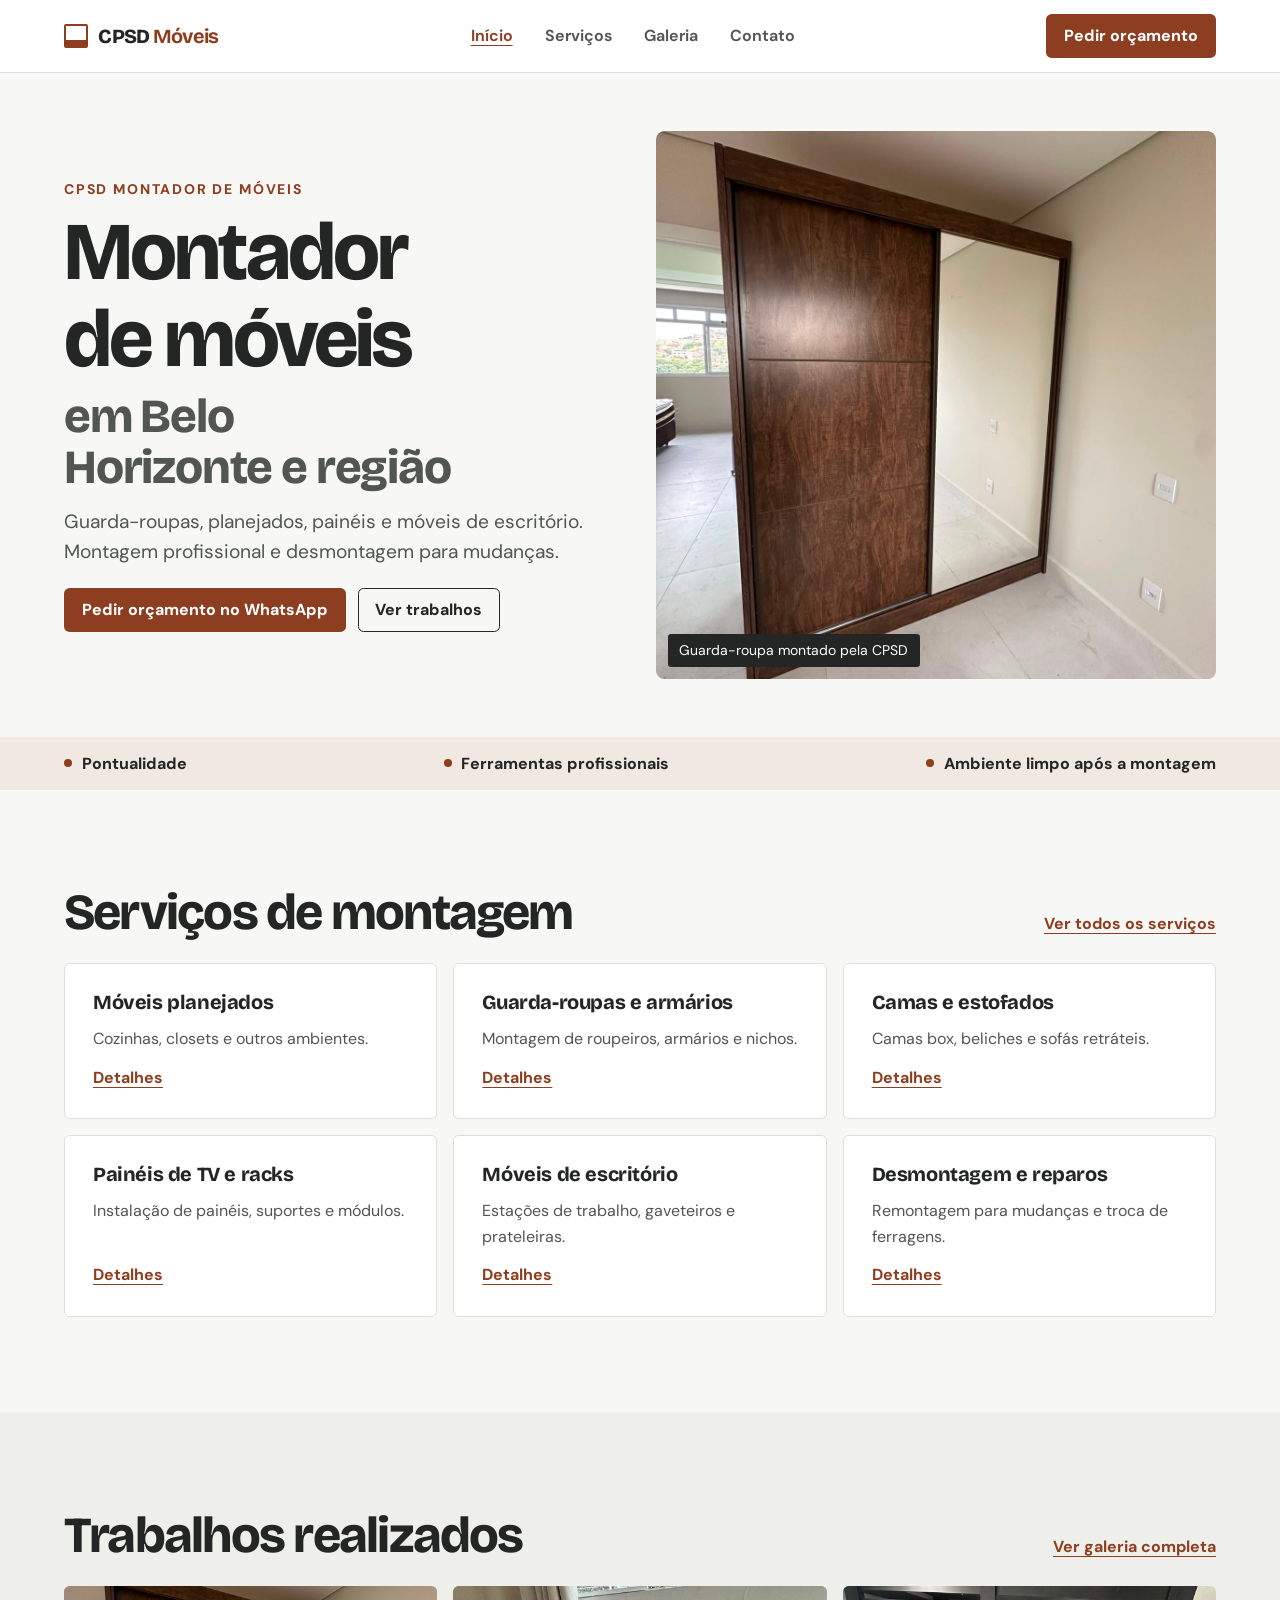
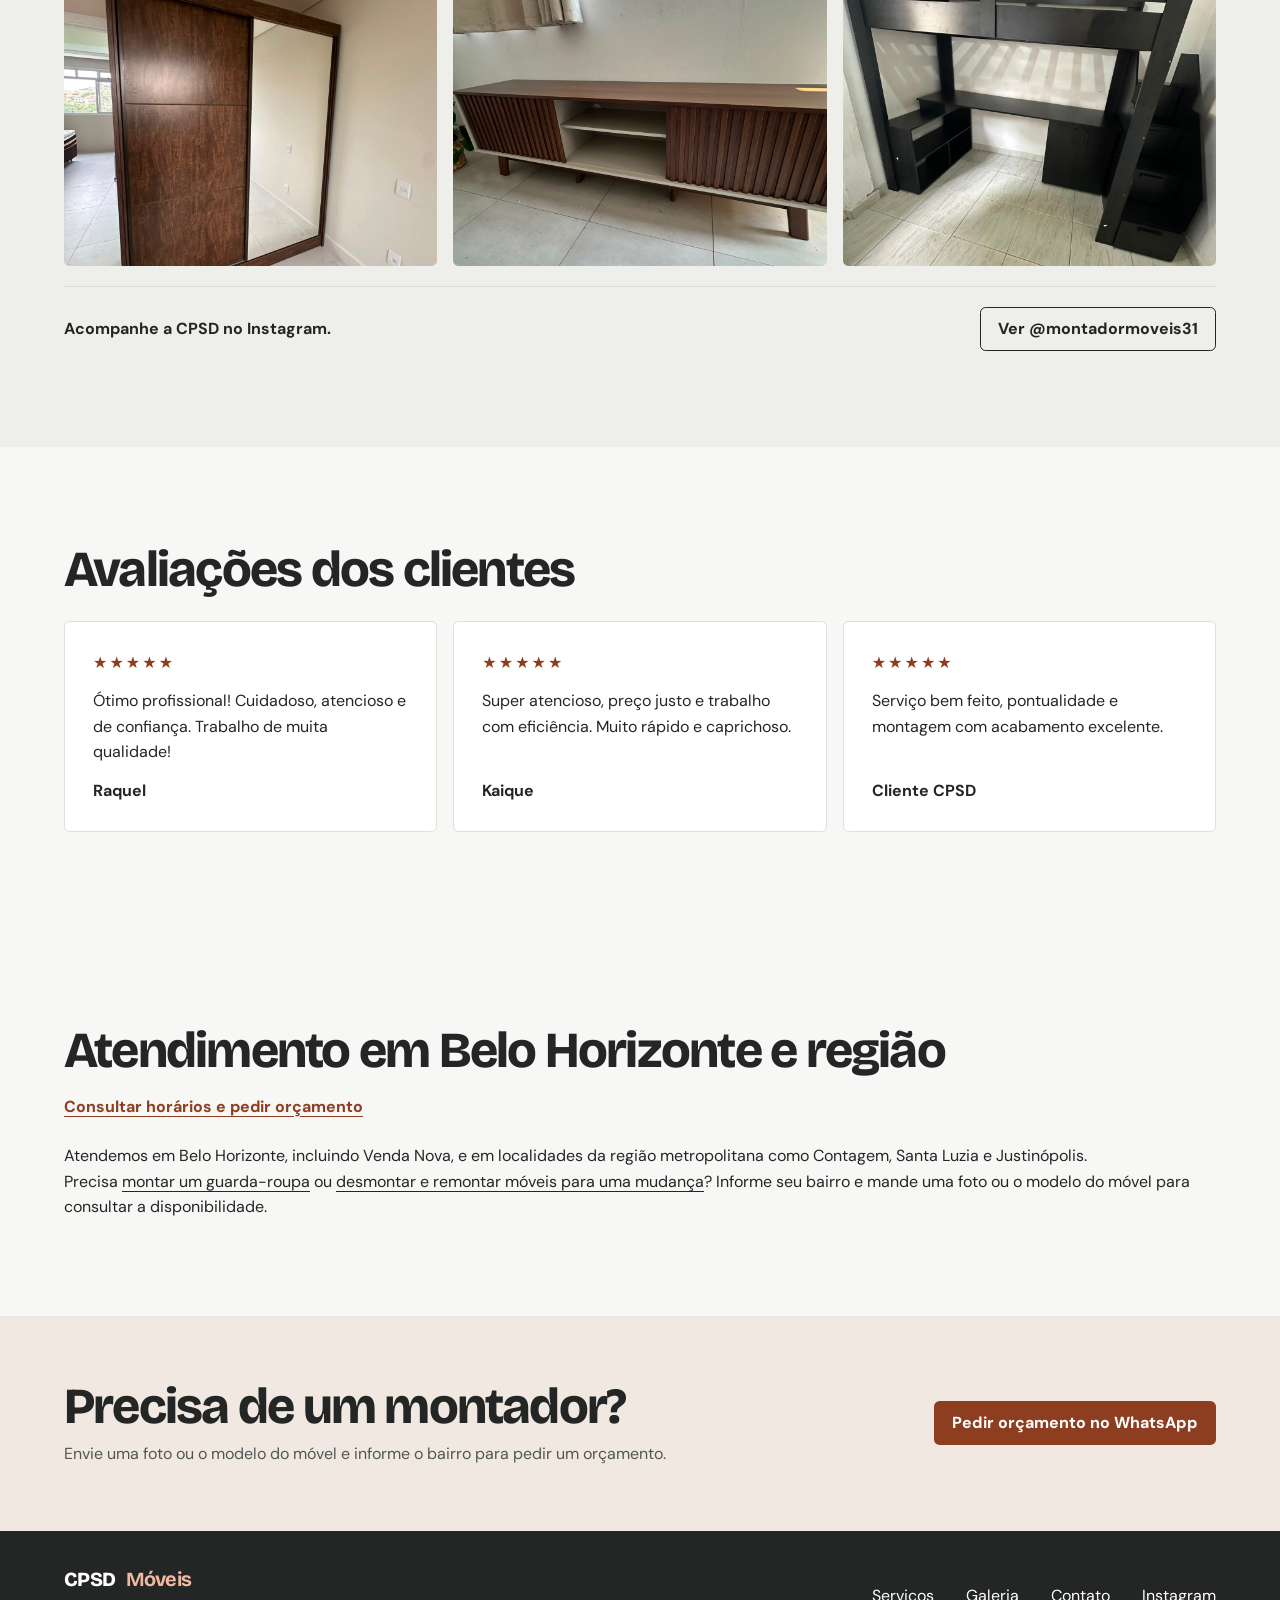
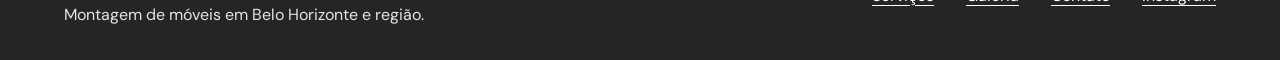
==== commit debc64ff: "Reforça o SEO local em Belo Horizonte e região" ====
--- a/index.html
+++ b/index.html
@@ -4,8 +4,8 @@
   <meta charset="utf-8">
   <meta name="viewport" content="width=device-width, initial-scale=1">
   <meta name="theme-color" content="#f7f7f5">
-  <title>Montador de móveis em Belo Horizonte | CPSD Móveis</title>
-  <meta name="description" content="Montagem e desmontagem de móveis em Belo Horizonte e região. Guarda-roupas, planejados, painéis e móveis de escritório. Orçamento pelo WhatsApp.">
+  <title>Montador de móveis em Belo Horizonte e região | CPSD</title>
+  <meta name="description" content="Montador de móveis em Belo Horizonte, Venda Nova, Contagem, Santa Luzia e Justinópolis. Montagem, desmontagem e reparos. Consulte pelo WhatsApp.">
   <link rel="canonical" href="https://www.montadormoveiscpsd.com.br/">
   <link rel="preconnect" href="https://fonts.googleapis.com">
   <link rel="preconnect" href="https://fonts.gstatic.com" crossorigin>
@@ -13,8 +13,8 @@
   <link rel="stylesheet" href="./style.css">
   <meta property="og:locale" content="pt_BR">
   <meta property="og:type" content="website">
-  <meta property="og:title" content="Montador de móveis em Belo Horizonte | CPSD Móveis">
-  <meta property="og:description" content="Montagem e desmontagem de móveis em Belo Horizonte e região. Guarda-roupas, planejados, painéis e móveis de escritório. Orçamento pelo WhatsApp.">
+  <meta property="og:title" content="Montador de móveis em Belo Horizonte e região | CPSD">
+  <meta property="og:description" content="Montador de móveis em Belo Horizonte, Venda Nova, Contagem, Santa Luzia e Justinópolis. Montagem, desmontagem e reparos. Consulte pelo WhatsApp.">
   <meta property="og:url" content="https://www.montadormoveiscpsd.com.br/">
   <meta property="og:image" content="https://www.montadormoveiscpsd.com.br/assets/galeria-1.jpg">
   <meta property="og:image:alt" content="Guarda-roupa de madeira com porta espelhada">
@@ -60,7 +60,7 @@
       <div class="wrap hero-layout">
         <div class="hero-copy">
           <p class="eyebrow">CPSD Montador de Móveis</p>
-          <h1>Montagem de móveis <span>em Belo Horizonte e região</span></h1>
+          <h1>Montador de móveis <span>em Belo Horizonte e região</span></h1>
           <p>Guarda-roupas, planejados, painéis e móveis de escritório. Montagem profissional e desmontagem para mudanças.</p>
           <div class="actions"><a class="button primary" href="https://wa.me/5531984980584?text=Ol%C3%A1!%20Gostaria%20de%20um%20or%C3%A7amento%20para%20montagem%20de%20m%C3%B3veis.">Pedir orçamento no WhatsApp</a><a class="button secondary" href="./galeria/">Ver trabalhos</a></div>
         </div>
@@ -95,6 +95,14 @@
         <figure><p class="stars" role="img" aria-label="5 de 5 estrelas">★★★★★</p><blockquote>Serviço bem feito, pontualidade e montagem com acabamento excelente.</blockquote><figcaption>Cliente CPSD</figcaption></figure>
       </div>
     </section>
+    <section class="wrap section" id="area-de-atendimento">
+      <div class="section-heading">
+        <h2>Atendimento em Belo Horizonte e região</h2>
+        <a class="text-link" href="./contato/">Consultar horários e pedir orçamento</a>
+      </div>
+      <p>Atendemos em Belo Horizonte, incluindo Venda Nova, e em localidades da região metropolitana como Contagem, Santa Luzia e Justinópolis.</p>
+      <p>Precisa <a href="./servicos/#armarios">montar um guarda-roupa</a> ou <a href="./servicos/#reparos">desmontar e remontar móveis para uma mudança</a>? Informe seu bairro e mande uma foto ou o modelo do móvel para consultar a disponibilidade.</p>
+    </section>
     <div id="contato"><section class="contact-banner"><div class="wrap banner-layout"><div><h2>Precisa de um montador?</h2><p>Envie uma foto ou o modelo do móvel e informe o bairro para pedir um orçamento.</p></div><a class="button primary" href="https://wa.me/5531984980584?text=Ol%C3%A1!%20Gostaria%20de%20um%20or%C3%A7amento%20para%20montagem%20de%20m%C3%B3veis.">Pedir orçamento no WhatsApp</a></div></section></div>
   </main>
   <footer class="site-footer">
